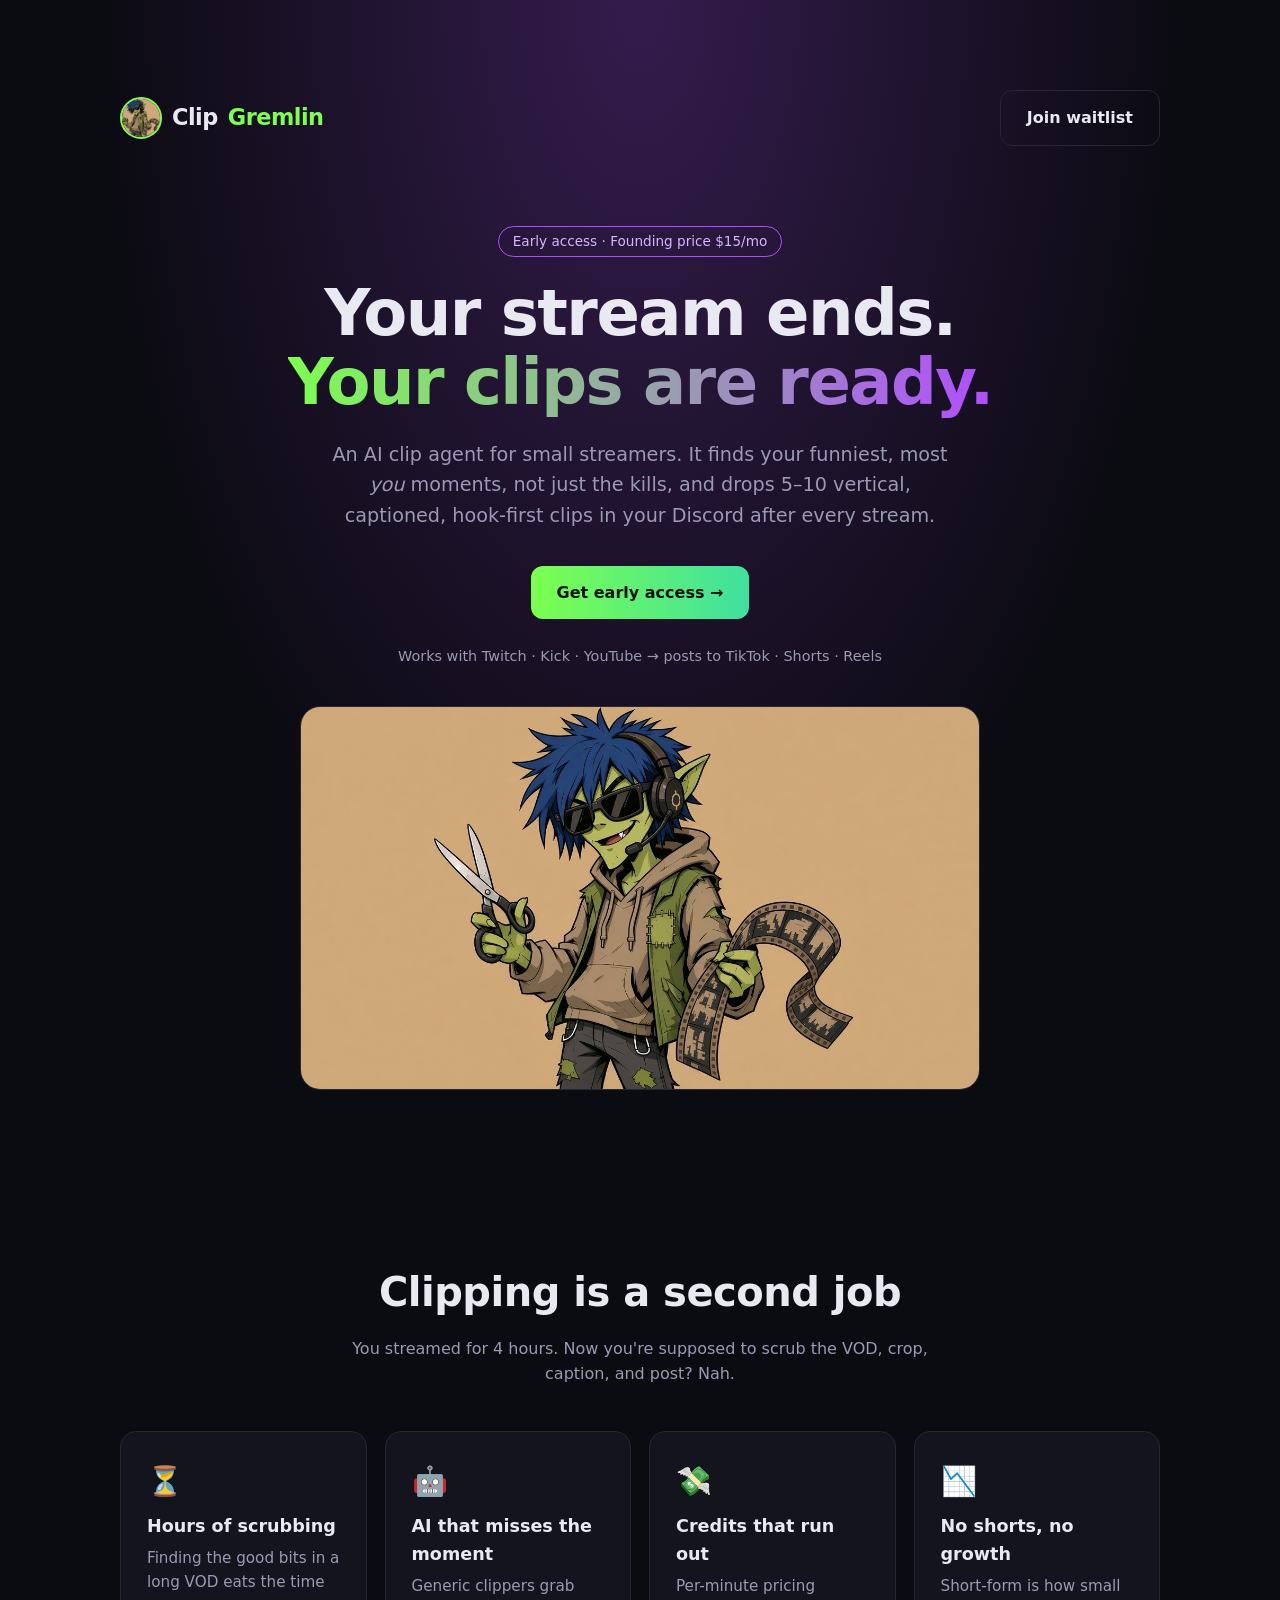
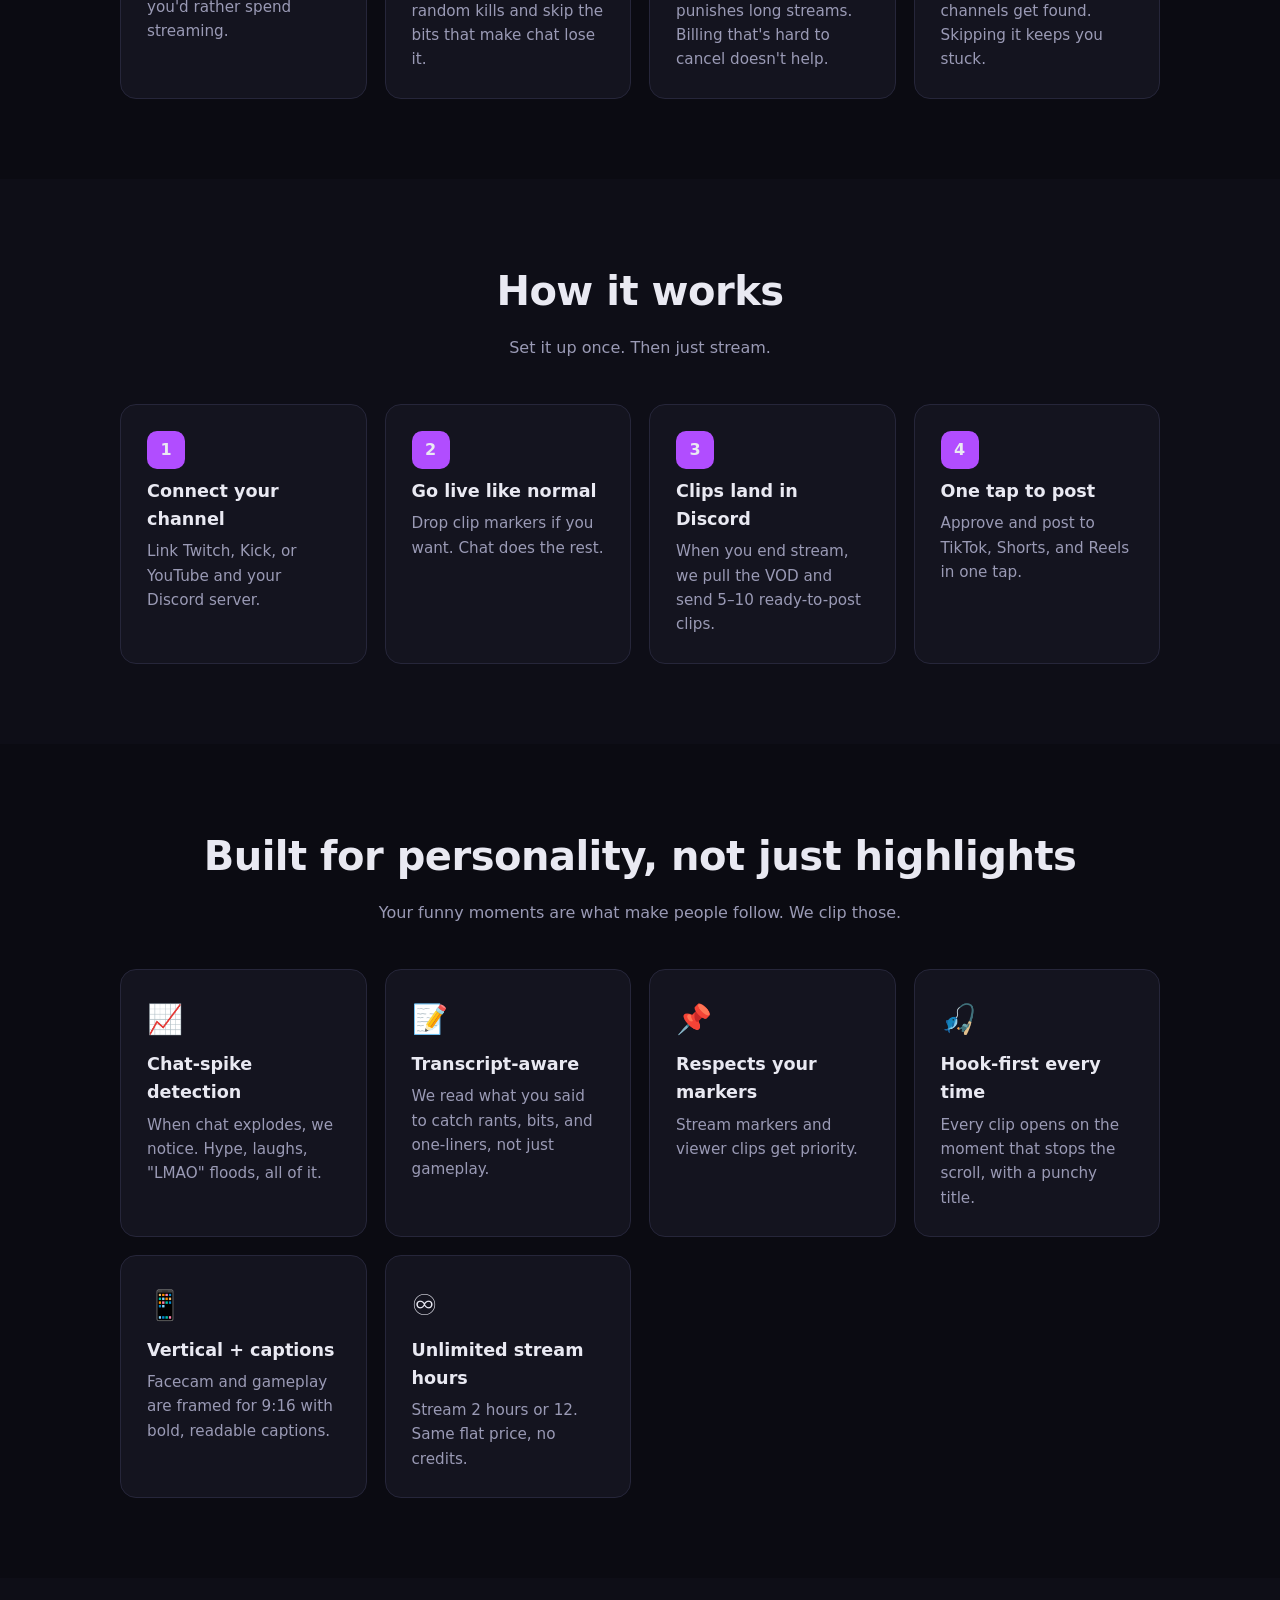
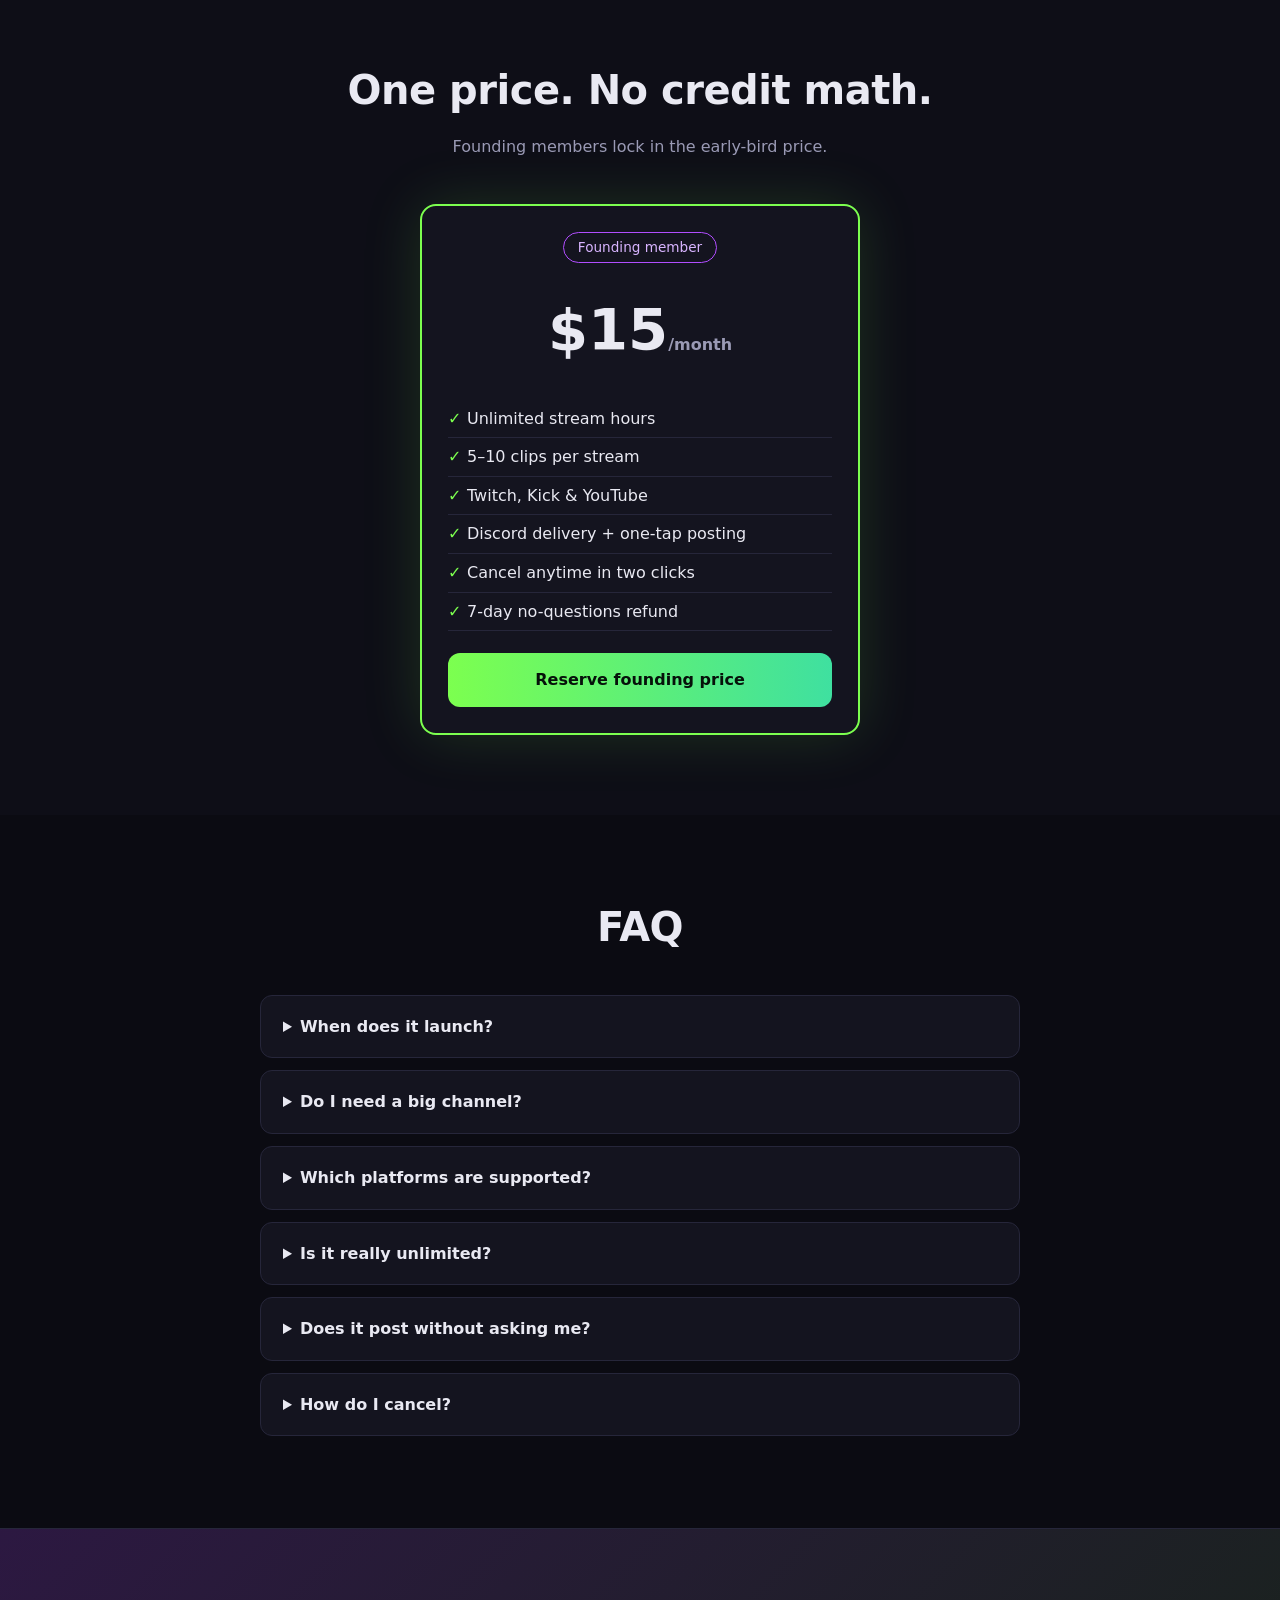
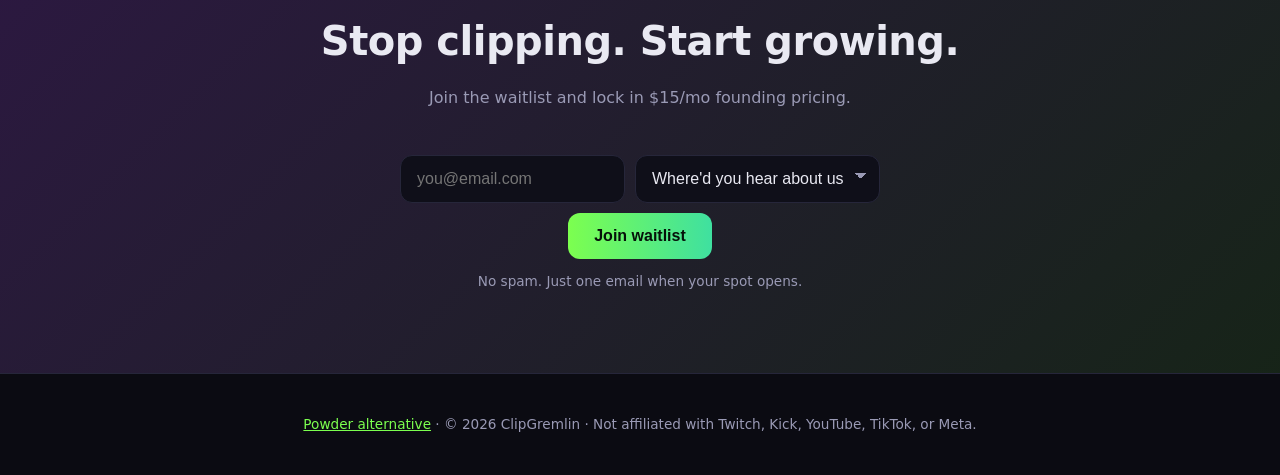
==== index.html @ 29fee5a7 "Add navy ClipGremlin mascot to site" ====
<!DOCTYPE html><html lang="en"><head><meta charset="utf-8"><meta name="viewport" content="width=device-width,initial-scale=1">
<title>ClipGremlin: AI Stream Clipper for Small Twitch, Kick &amp; YouTube Streamers</title>
<meta name="description" content="ClipGremlin is an AI clip agent for small streamers (coming soon). It turns your Twitch, Kick or YouTube VOD into funny, captioned, hook-first vertical clips. Join the waitlist: $15/mo founding price.">
<link rel="canonical" href="https://clipgremlin.com/">
<meta name="robots" content="index,follow">
<meta name="theme-color" content="#0b0b12">
<link rel="icon" href="/favicon.ico" sizes="any"><link rel="icon" href="/favicon-32.png" type="image/png" sizes="32x32"><link rel="icon" href="/favicon.png" type="image/png" sizes="64x64"><link rel="apple-touch-icon" href="/apple-touch-icon.png">
<meta property="og:type" content="website"><meta property="og:site_name" content="ClipGremlin"><meta property="og:url" content="https://clipgremlin.com/">
<meta property="og:title" content="ClipGremlin: Your stream ends. Your clips are ready.">
<meta property="og:description" content="AI clip agent for small streamers. Funny, captioned vertical clips after every stream. Waitlist open, $15/mo founding price.">
<meta property="og:image" content="https://clipgremlin.com/og-image.png"><meta property="og:image:width" content="1200"><meta property="og:image:height" content="630"><meta property="og:image:alt" content="ClipGremlin: Your stream ends. Your clips are ready.">
<meta name="twitter:card" content="summary_large_image"><meta name="twitter:site" content="@ClipGremlinHQ">
<meta name="twitter:title" content="ClipGremlin: Your stream ends. Your clips are ready.">
<meta name="twitter:description" content="AI clip agent for small streamers. Funny, captioned vertical clips after every stream. Waitlist open.">
<meta name="twitter:image" content="https://clipgremlin.com/og-image.png">
<script type="application/ld+json">
{"@context":"https://schema.org","@graph":[
{"@type":"Organization","@id":"https://clipgremlin.com/#org","name":"ClipGremlin","url":"https://clipgremlin.com/","logo":"https://clipgremlin.com/apple-touch-icon.png","sameAs":["https://x.com/ClipGremlinHQ","https://www.tiktok.com/@clipgremlinhq"]},
{"@type":"SoftwareApplication","name":"ClipGremlin","applicationCategory":"MultimediaApplication","operatingSystem":"Web","url":"https://clipgremlin.com/","description":"AI clip agent that turns Twitch, Kick and YouTube stream VODs into captioned vertical clips for TikTok, Shorts and Reels. Currently in waitlist / pre-launch.","publisher":{"@id":"https://clipgremlin.com/#org"},
"offers":{"@type":"Offer","price":"15","priceCurrency":"USD","availability":"https://schema.org/PreOrder","url":"https://clipgremlin.com/#waitlist"}}]}
</script>
<style>
:root{--bg:#0b0b12;--card:#14141f;--line:#26263a;--txt:#e9e9f2;--mut:#9a9ab5;--g:#7CFF4F;--p:#B14DFF}
*{box-sizing:border-box;margin:0;padding:0}body{font-family:system-ui,-apple-system,Segoe UI,Roboto,sans-serif;background:var(--bg);color:var(--txt);line-height:1.6}
a{color:var(--g)}.wrap{max-width:1080px;margin:0 auto;padding:0 20px}section{padding:80px 0}
nav{display:flex;justify-content:space-between;align-items:center;padding:20px 0}.logo{font-weight:900;font-size:1.4rem;letter-spacing:-.5px}.logo span{color:var(--g)}
.btn{display:inline-block;background:linear-gradient(90deg,var(--g),#3fe0a0);color:#06110a;font-weight:800;padding:14px 26px;border-radius:12px;text-decoration:none;border:0;cursor:pointer;font-size:1rem}
.btn:hover{filter:brightness(1.1)}.ghost{background:none;border:1px solid var(--line);color:var(--txt)}
.hero{text-align:center;padding:70px 0 90px;background:radial-gradient(ellipse at top,rgba(177,77,255,.25),transparent 60%)}
.tag{display:inline-block;border:1px solid var(--p);color:#d8b4ff;padding:4px 14px;border-radius:99px;font-size:.85rem;margin-bottom:22px}
h1{font-size:clamp(2.2rem,6vw,4rem);line-height:1.08;font-weight:900;letter-spacing:-1.5px}h1 em{font-style:normal;background:linear-gradient(90deg,var(--g),var(--p));-webkit-background-clip:text;background-clip:text;color:transparent}
.sub{color:var(--mut);font-size:1.2rem;max-width:640px;margin:22px auto 34px}h2{font-size:clamp(1.7rem,4vw,2.5rem);font-weight:900;text-align:center;margin-bottom:12px;letter-spacing:-.5px}
.lead{text-align:center;color:var(--mut);max-width:620px;margin:0 auto 44px}.grid{display:grid;gap:18px;grid-template-columns:repeat(auto-fit,minmax(240px,1fr))}
.card{background:var(--card);border:1px solid var(--line);border-radius:16px;padding:26px}.card h3{margin:8px 0 6px;font-size:1.1rem}.card p{color:var(--mut);font-size:.95rem}.ic{font-size:1.8rem}
.step{position:relative}.num{width:38px;height:38px;border-radius:10px;background:var(--p);display:grid;place-items:center;font-weight:900}
.plats{color:var(--mut);margin-top:26px;font-size:.9rem}.price{max-width:440px;margin:0 auto;text-align:center;border:2px solid var(--g);box-shadow:0 0 60px rgba(124,255,79,.15)}
.amt{font-size:3.6rem;font-weight:900}.amt small{font-size:1rem;color:var(--mut)}.price ul{list-style:none;text-align:left;margin:22px 0}.price li{padding:6px 0;border-bottom:1px solid var(--line)}.price li:before{content:"✓ ";color:var(--g);font-weight:900}
details{background:var(--card);border:1px solid var(--line);border-radius:12px;padding:18px 22px;margin-bottom:12px;max-width:760px;margin-left:auto;margin-right:auto}summary{cursor:pointer;font-weight:700}details p{color:var(--mut);margin-top:10px}
form{display:flex;gap:10px;max-width:480px;margin:0 auto;flex-wrap:wrap;justify-content:center}input[type=email],select{flex:1;min-width:220px;padding:14px 16px;border-radius:12px;border:1px solid var(--line);background:#0f0f19;color:var(--txt);font-size:1rem}select{appearance:none;background-image:linear-gradient(45deg,transparent 50%,var(--mut) 50%),linear-gradient(135deg,var(--mut) 50%,transparent 50%);background-position:calc(100% - 18px) calc(50% - 3px),calc(100% - 12px) calc(50% - 3px);background-size:6px 6px,6px 6px;background-repeat:no-repeat;padding-right:36px}
.note{color:var(--mut);font-size:.85rem;margin-top:12px;text-align:center}.cta{background:linear-gradient(135deg,rgba(177,77,255,.2),rgba(124,255,79,.1));border-top:1px solid var(--line);border-bottom:1px solid var(--line)}
footer{padding:40px 0;color:var(--mut);text-align:center;font-size:.85rem}.alt{background:#0e0e17}
.logo{display:flex;align-items:center;gap:10px}.logo-mark{width:42px;height:42px;border-radius:50%;object-fit:cover;border:2px solid var(--g);flex:none}.hero-mascot{display:block;width:min(680px,100%);height:auto;margin:38px auto 0;border-radius:20px;border:1px solid var(--line)}
</style></head><body>
<header class="hero"><div class="wrap">
<nav><div class="logo"><img class="logo-mark" src="/assets/mascot-avatar.jpg" alt="ClipGremlin mascot" width="42" height="42">Clip<span>Gremlin</span></div><a class="btn ghost" href="#waitlist">Join waitlist</a></nav>
<div style="margin-top:60px"><div class="tag">Early access · Founding price $15/mo</div>
<h1>Your stream ends.<br><em>Your clips are ready.</em></h1>
<p class="sub">An AI clip agent for small streamers. It finds your funniest, most <i>you</i> moments, not just the kills, and drops 5–10 vertical, captioned, hook-first clips in your Discord after every stream.</p>
<a class="btn" href="#waitlist">Get early access →</a><p class="plats">Works with Twitch · Kick · YouTube → posts to TikTok · Shorts · Reels</p><img class="hero-mascot" src="/assets/mascot-full.jpg" alt="ClipGremlin mascot — a navy-haired gremlin wearing a gaming headset, holding scissors and a strip of film" width="1280" height="720" decoding="async"></div></div></header>

<section><div class="wrap"><h2>Clipping is a second job</h2><p class="lead">You streamed for 4 hours. Now you're supposed to scrub the VOD, crop, caption, and post? Nah.</p>
<div class="grid">
<div class="card"><div class="ic">⏳</div><h3>Hours of scrubbing</h3><p>Finding the good bits in a long VOD eats the time you'd rather spend streaming.</p></div>
<div class="card"><div class="ic">🤖</div><h3>AI that misses the moment</h3><p>Generic clippers grab random kills and skip the bits that make chat lose it.</p></div>
<div class="card"><div class="ic">💸</div><h3>Credits that run out</h3><p>Per-minute pricing punishes long streams. Billing that's hard to cancel doesn't help.</p></div>
<div class="card"><div class="ic">📉</div><h3>No shorts, no growth</h3><p>Short-form is how small channels get found. Skipping it keeps you stuck.</p></div>
</div></div></section>

<section class="alt"><div class="wrap"><h2>How it works</h2><p class="lead">Set it up once. Then just stream.</p><div class="grid">
<div class="card step"><div class="num">1</div><h3>Connect your channel</h3><p>Link Twitch, Kick, or YouTube and your Discord server.</p></div>
<div class="card step"><div class="num">2</div><h3>Go live like normal</h3><p>Drop clip markers if you want. Chat does the rest.</p></div>
<div class="card step"><div class="num">3</div><h3>Clips land in Discord</h3><p>When you end stream, we pull the VOD and send 5–10 ready-to-post clips.</p></div>
<div class="card step"><div class="num">4</div><h3>One tap to post</h3><p>Approve and post to TikTok, Shorts, and Reels in one tap.</p></div>
</div></div></section>

<section><div class="wrap"><h2>Built for personality, not just highlights</h2><p class="lead">Your funny moments are what make people follow. We clip those.</p><div class="grid">
<div class="card"><div class="ic">📈</div><h3>Chat-spike detection</h3><p>When chat explodes, we notice. Hype, laughs, "LMAO" floods, all of it.</p></div>
<div class="card"><div class="ic">📝</div><h3>Transcript-aware</h3><p>We read what you said to catch rants, bits, and one-liners, not just gameplay.</p></div>
<div class="card"><div class="ic">📌</div><h3>Respects your markers</h3><p>Stream markers and viewer clips get priority.</p></div>
<div class="card"><div class="ic">🎣</div><h3>Hook-first every time</h3><p>Every clip opens on the moment that stops the scroll, with a punchy title.</p></div>
<div class="card"><div class="ic">📱</div><h3>Vertical + captions</h3><p>Facecam and gameplay are framed for 9:16 with bold, readable captions.</p></div>
<div class="card"><div class="ic">♾️</div><h3>Unlimited stream hours</h3><p>Stream 2 hours or 12. Same flat price, no credits.</p></div>
</div></div></section>

<section class="alt" id="pricing"><div class="wrap"><h2>One price. No credit math.</h2><p class="lead">Founding members lock in the early-bird price.</p>
<div class="card price"><div class="tag">Founding member</div><div class="amt">$15<small>/month</small></div>
<ul><li>Unlimited stream hours</li><li>5–10 clips per stream</li><li>Twitch, Kick & YouTube</li><li>Discord delivery + one-tap posting</li><li>Cancel anytime in two clicks</li><li>7-day no-questions refund</li></ul>
<a class="btn" href="#waitlist" style="width:100%">Reserve founding price</a></div></div></section>

<section><div class="wrap"><h2>FAQ</h2><div style="margin-top:36px">
<details><summary>When does it launch?</summary><p>We're in early development. Waitlist members get access first, and we'll email you when your spot opens.</p></details>
<details><summary>Do I need a big channel?</summary><p>No. It's built for streamers with 10 to 1,000 viewers who don't have an editor.</p></details>
<details><summary>Which platforms are supported?</summary><p>Twitch, Kick, and YouTube for streams. TikTok, YouTube Shorts, and Instagram Reels for posting.</p></details>
<details><summary>Is it really unlimited?</summary><p>Yes. Flat monthly price, no per-minute credits, no matter how long you stream.</p></details>
<details><summary>Does it post without asking me?</summary><p>No. Clips go to your Discord first, and nothing gets posted until you tap approve.</p></details>
<details><summary>How do I cancel?</summary><p>Two clicks from your account. If it's not for you within 7 days, we refund you in full.</p></details>
</div></div></section>

<section class="cta" id="waitlist"><div class="wrap" style="text-align:center"><h2>Stop clipping. Start growing.</h2><p class="lead">Join the waitlist and lock in $15/mo founding pricing.</p>
<form action="https://formspree.io/f/meaevkgp" method="POST" id="waitlist-form">
<input type="email" name="email" placeholder="you@email.com" required aria-label="Email address">
<select name="source" required aria-label="Where did you hear about us?">
<option value="" disabled selected>Where'd you hear about us?</option>
<option value="x">X / Twitter</option>
<option value="tiktok">TikTok</option>
<option value="youtube">YouTube Shorts</option>
<option value="instagram">Instagram / Reels</option>
<option value="discord">Discord</option>
<option value="reddit">Reddit</option>
<option value="friend">Friend / streamer</option>
<option value="other">Other</option>
</select>
<input type="hidden" name="utm_source" id="utm_source" value="">
<input type="hidden" name="utm_medium" id="utm_medium" value="">
<input type="hidden" name="utm_campaign" id="utm_campaign" value="">
<input type="hidden" name="_subject" value="New ClipGremlin waitlist signup">
<button class="btn" type="submit">Join waitlist</button></form>
<script>
(function(){
  var q=new URLSearchParams(location.search);
  ['utm_source','utm_medium','utm_campaign'].forEach(function(k){
    var el=document.getElementById(k); if(el) el.value=q.get(k)||'';
  });
  var src=q.get('utm_source');
  if(src){
    var sel=document.querySelector('#waitlist-form select[name=source]');
    var map={x:'x',twitter:'x',tiktok:'tiktok',reddit:'reddit',discord:'discord',yt:'youtube',youtube:'youtube',ig:'instagram',instagram:'instagram'};
    var v=map[(src||'').toLowerCase()];
    if(sel&&v){ sel.value=v; }
  }
})();
</script>
<p class="note">No spam. Just one email when your spot opens.</p></div></section>
<footer><a href="/powder-alternative/">Powder alternative</a> · © 2026 ClipGremlin · Not affiliated with Twitch, Kick, YouTube, TikTok, or Meta.</footer>
</body></html>
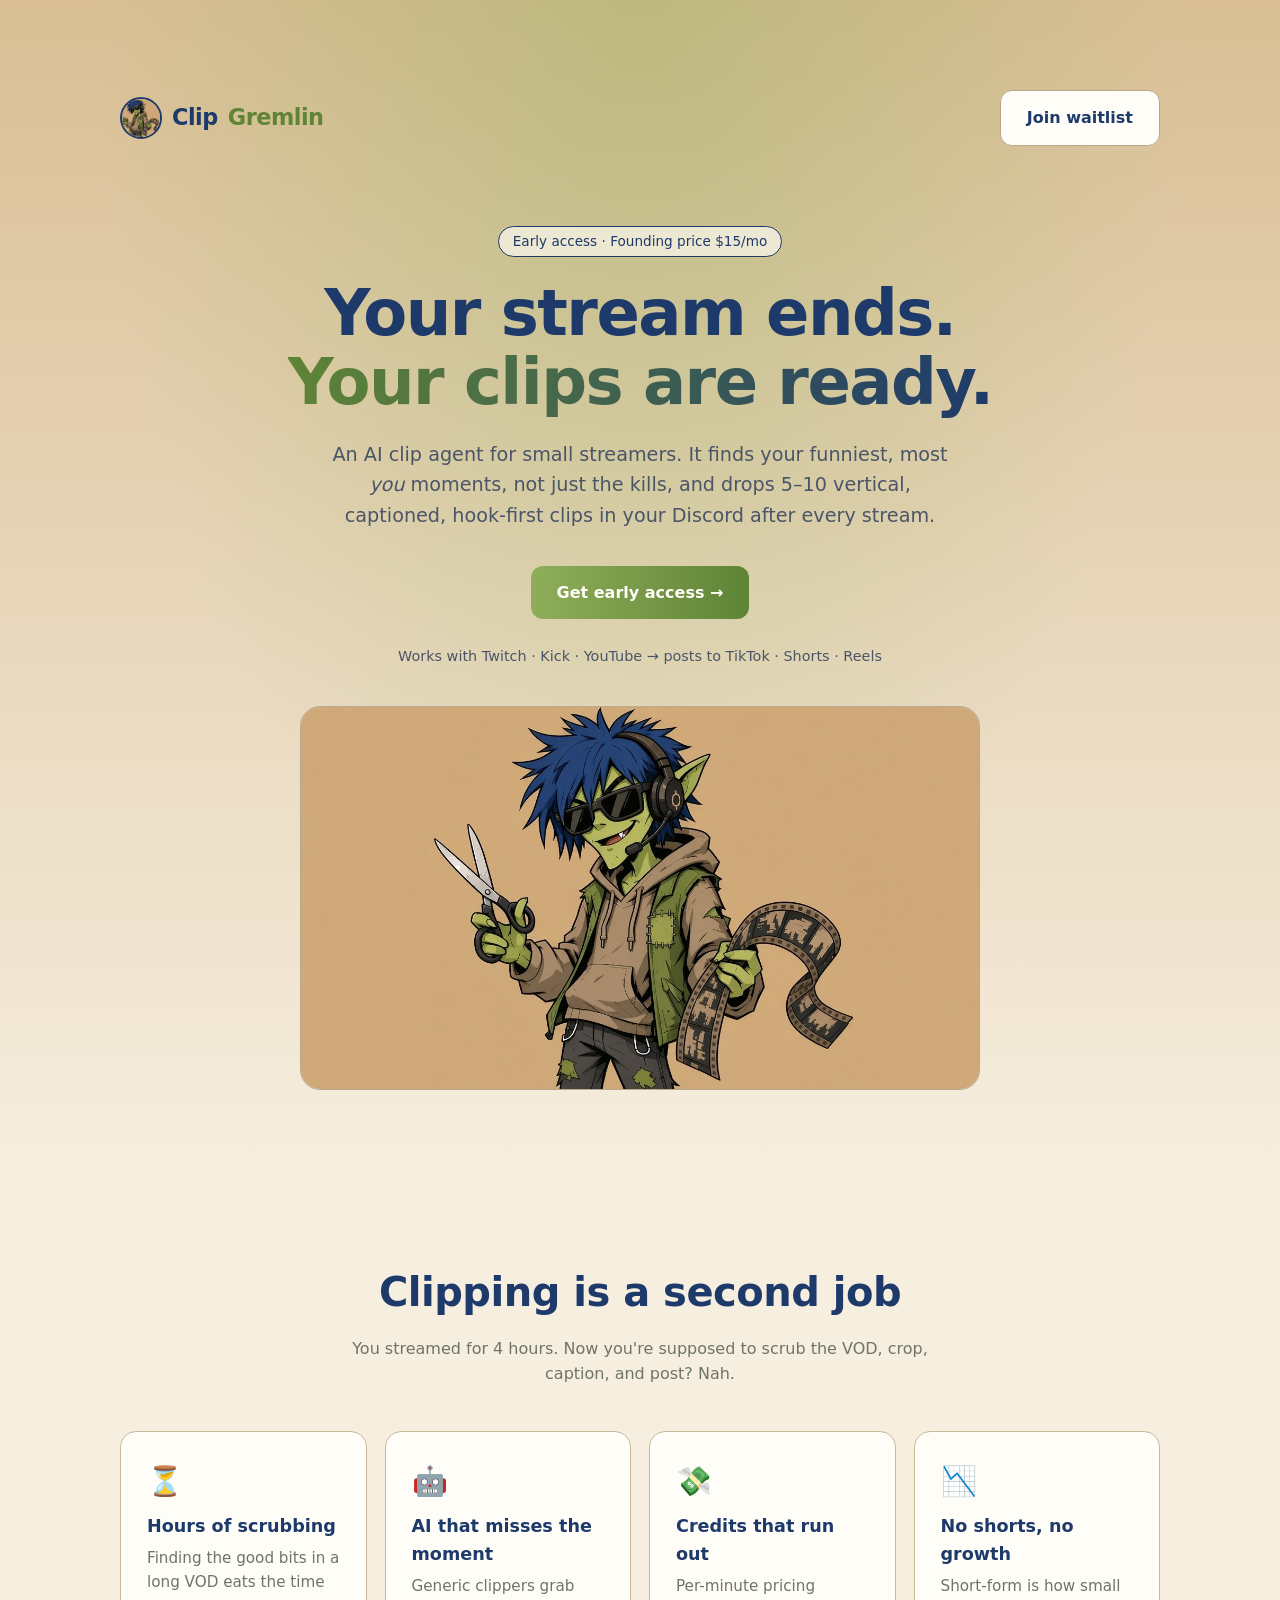
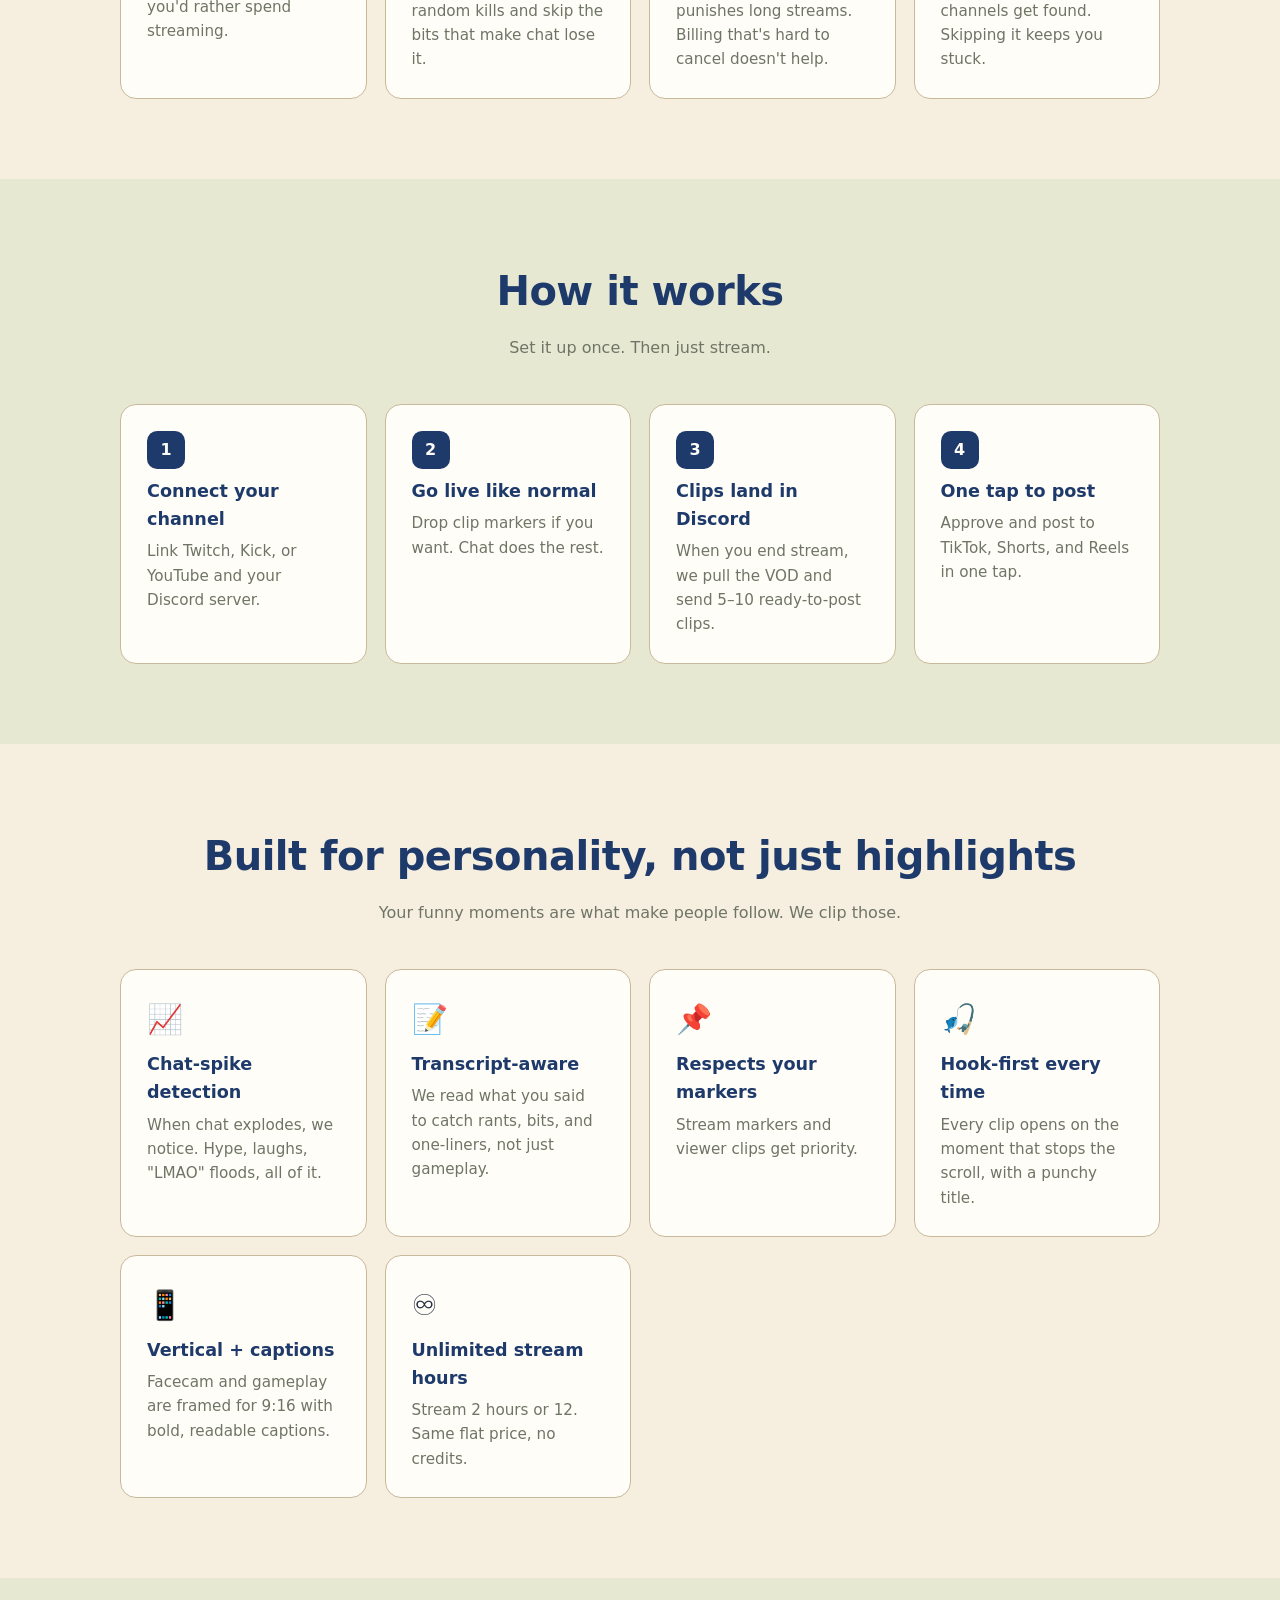
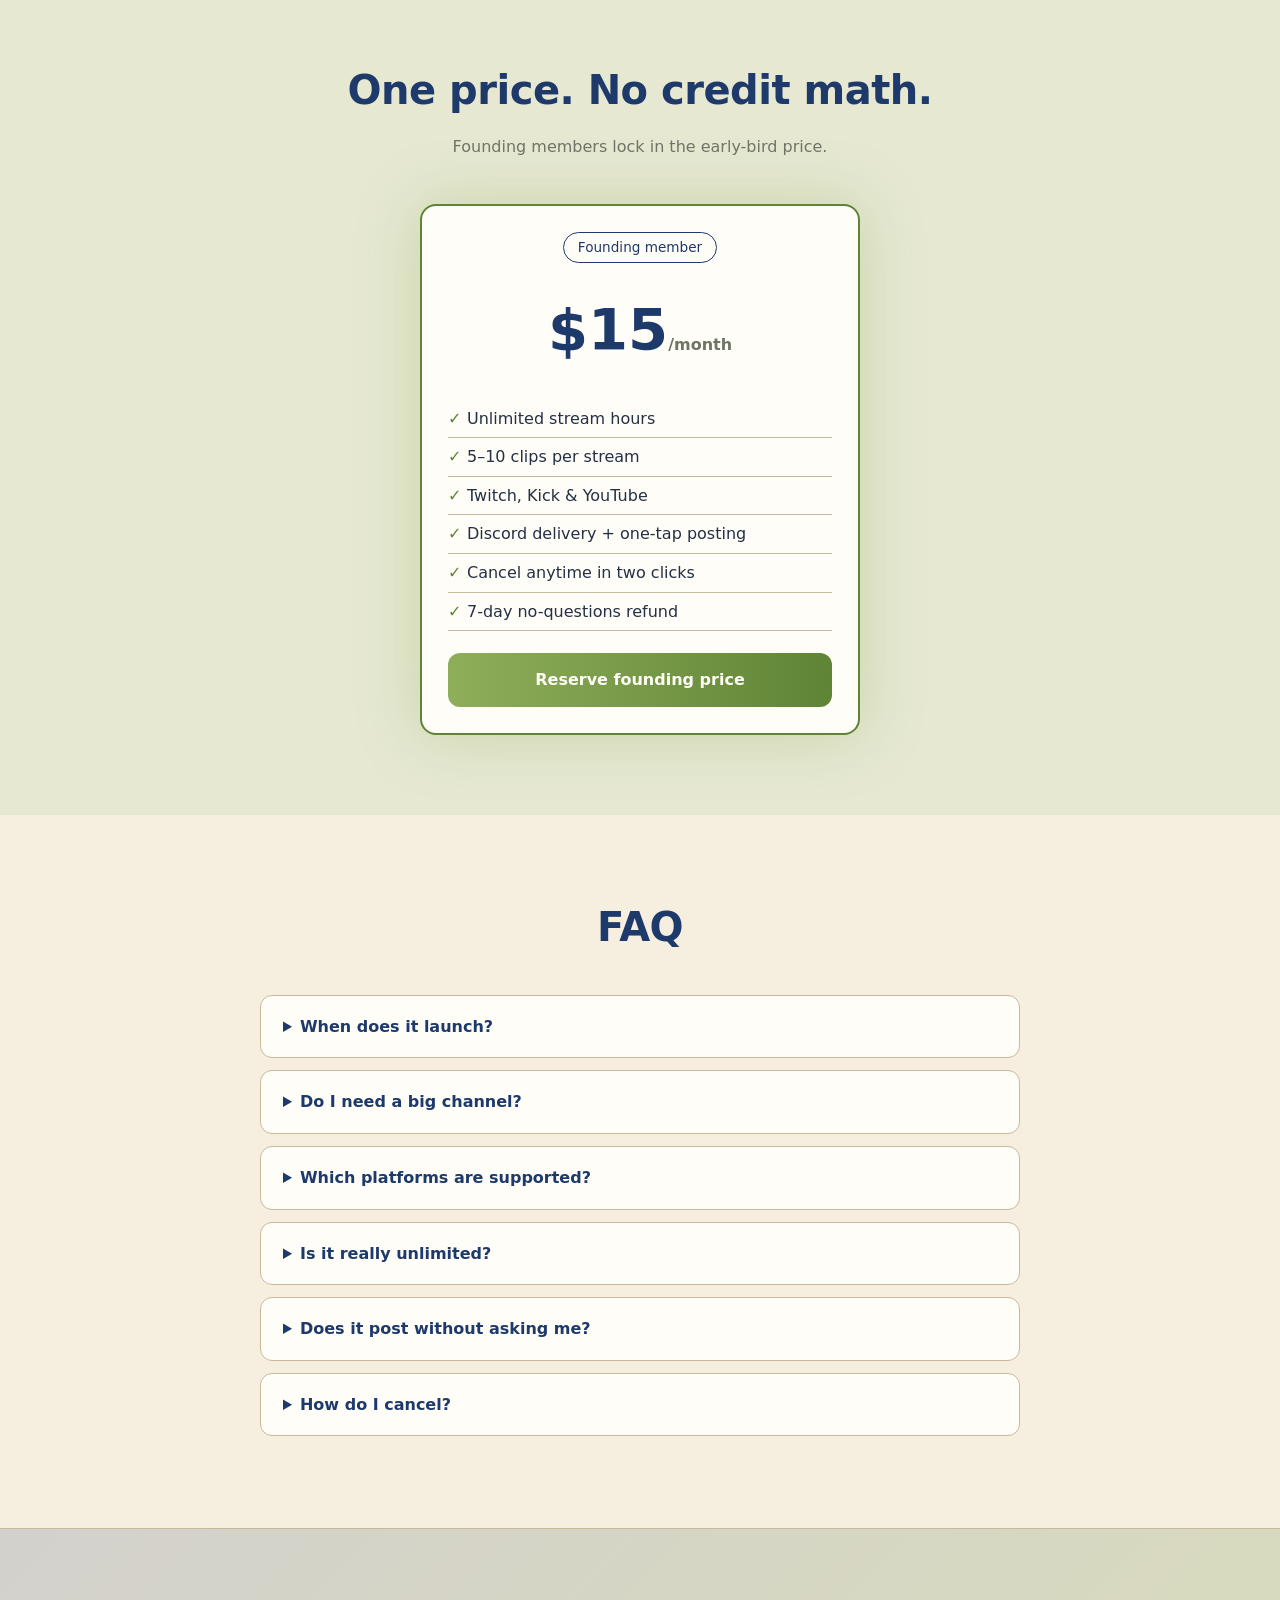
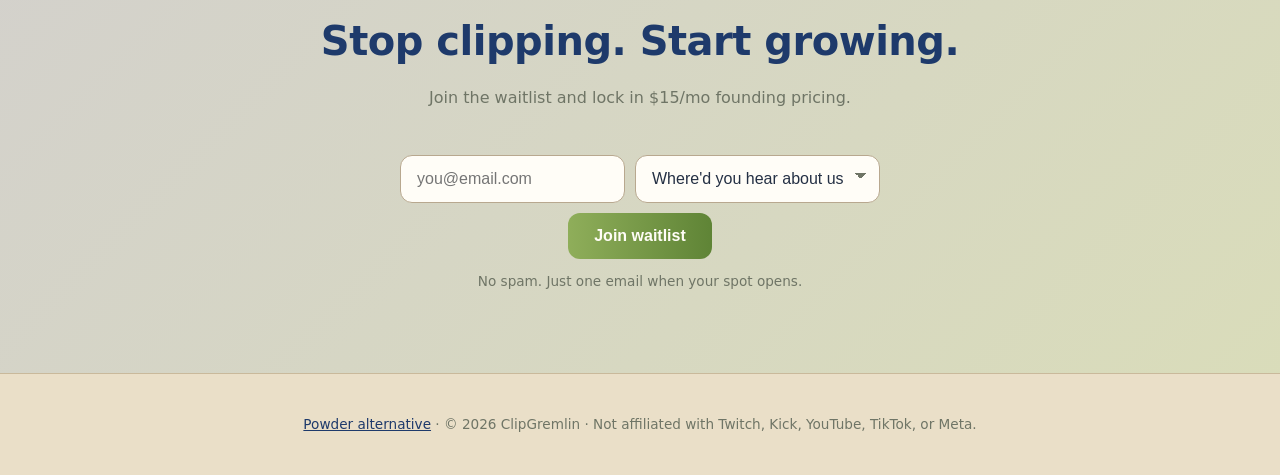
==== commit 86f2a9a7: "Apply navy/sage/tan color scheme from approved preview Color-only: page bg #F6EEDF, navy headings, s" ====
--- a/index.html
+++ b/index.html
@@ -3,7 +3,7 @@
 <meta name="description" content="ClipGremlin is an AI clip agent for small streamers (coming soon). It turns your Twitch, Kick or YouTube VOD into funny, captioned, hook-first vertical clips. Join the waitlist: $15/mo founding price.">
 <link rel="canonical" href="https://clipgremlin.com/">
 <meta name="robots" content="index,follow">
-<meta name="theme-color" content="#0b0b12">
+<meta name="theme-color" content="#F6EEDF">
 <link rel="icon" href="/favicon.ico" sizes="any"><link rel="icon" href="/favicon-32.png" type="image/png" sizes="32x32"><link rel="icon" href="/favicon.png" type="image/png" sizes="64x64"><link rel="apple-touch-icon" href="/apple-touch-icon.png">
 <meta property="og:type" content="website"><meta property="og:site_name" content="ClipGremlin"><meta property="og:url" content="https://clipgremlin.com/">
 <meta property="og:title" content="ClipGremlin: Your stream ends. Your clips are ready.">
@@ -20,26 +20,26 @@
 "offers":{"@type":"Offer","price":"15","priceCurrency":"USD","availability":"https://schema.org/PreOrder","url":"https://clipgremlin.com/#waitlist"}}]}
 </script>
 <style>
-:root{--bg:#0b0b12;--card:#14141f;--line:#26263a;--txt:#e9e9f2;--mut:#9a9ab5;--g:#7CFF4F;--p:#B14DFF}
+:root{--bg:#F6EEDF;--card:#FFFDF7;--line:#C9B99B;--txt:#243044;--mut:#6F7566;--g:#8FAE5A;--p:#1E3A6B;--navy:#1E3A6B;--navy2:#24457E;--sage:#8FAE5A;--olive:#5F8436;--taupe:#B8A88F;--tan:#D9BE94;--charcoal:#2B2F36;--alt:#E6E8D2}
 *{box-sizing:border-box;margin:0;padding:0}body{font-family:system-ui,-apple-system,Segoe UI,Roboto,sans-serif;background:var(--bg);color:var(--txt);line-height:1.6}
-a{color:var(--g)}.wrap{max-width:1080px;margin:0 auto;padding:0 20px}section{padding:80px 0}
-nav{display:flex;justify-content:space-between;align-items:center;padding:20px 0}.logo{font-weight:900;font-size:1.4rem;letter-spacing:-.5px}.logo span{color:var(--g)}
-.btn{display:inline-block;background:linear-gradient(90deg,var(--g),#3fe0a0);color:#06110a;font-weight:800;padding:14px 26px;border-radius:12px;text-decoration:none;border:0;cursor:pointer;font-size:1rem}
-.btn:hover{filter:brightness(1.1)}.ghost{background:none;border:1px solid var(--line);color:var(--txt)}
-.hero{text-align:center;padding:70px 0 90px;background:radial-gradient(ellipse at top,rgba(177,77,255,.25),transparent 60%)}
-.tag{display:inline-block;border:1px solid var(--p);color:#d8b4ff;padding:4px 14px;border-radius:99px;font-size:.85rem;margin-bottom:22px}
-h1{font-size:clamp(2.2rem,6vw,4rem);line-height:1.08;font-weight:900;letter-spacing:-1.5px}h1 em{font-style:normal;background:linear-gradient(90deg,var(--g),var(--p));-webkit-background-clip:text;background-clip:text;color:transparent}
-.sub{color:var(--mut);font-size:1.2rem;max-width:640px;margin:22px auto 34px}h2{font-size:clamp(1.7rem,4vw,2.5rem);font-weight:900;text-align:center;margin-bottom:12px;letter-spacing:-.5px}
+a{color:var(--olive)}.wrap{max-width:1080px;margin:0 auto;padding:0 20px}section{padding:80px 0}
+nav{display:flex;justify-content:space-between;align-items:center;padding:20px 0}.logo{font-weight:900;font-size:1.4rem;letter-spacing:-.5px;color:var(--navy)}.logo span{color:var(--olive)}
+.btn{display:inline-block;background:linear-gradient(90deg,var(--sage),var(--olive));color:#FFFDF7;font-weight:800;padding:14px 26px;border-radius:12px;text-decoration:none;border:0;cursor:pointer;font-size:1rem}
+.btn:hover{filter:brightness(1.08);background:linear-gradient(90deg,var(--navy),var(--navy2));color:#FFFDF7}.ghost{background:#FFFDF7;border:1px solid var(--taupe);color:var(--navy)}
+.hero{text-align:center;padding:70px 0 90px;background:radial-gradient(ellipse at top,rgba(143,174,90,.38),transparent 60%),linear-gradient(180deg,#D9BE94,#F6EEDF)}
+.tag{display:inline-block;border:1px solid var(--navy);color:var(--navy);background:rgba(255,253,247,.65);padding:4px 14px;border-radius:99px;font-size:.85rem;margin-bottom:22px}
+h1{font-size:clamp(2.2rem,6vw,4rem);line-height:1.08;font-weight:900;letter-spacing:-1.5px;color:var(--navy)}h1 em{font-style:normal;background:linear-gradient(90deg,var(--olive),var(--navy));-webkit-background-clip:text;background-clip:text;color:transparent}
+.sub{color:#4A5568;font-size:1.2rem;max-width:640px;margin:22px auto 34px}h2{font-size:clamp(1.7rem,4vw,2.5rem);font-weight:900;text-align:center;margin-bottom:12px;letter-spacing:-.5px;color:var(--navy)}
 .lead{text-align:center;color:var(--mut);max-width:620px;margin:0 auto 44px}.grid{display:grid;gap:18px;grid-template-columns:repeat(auto-fit,minmax(240px,1fr))}
-.card{background:var(--card);border:1px solid var(--line);border-radius:16px;padding:26px}.card h3{margin:8px 0 6px;font-size:1.1rem}.card p{color:var(--mut);font-size:.95rem}.ic{font-size:1.8rem}
-.step{position:relative}.num{width:38px;height:38px;border-radius:10px;background:var(--p);display:grid;place-items:center;font-weight:900}
-.plats{color:var(--mut);margin-top:26px;font-size:.9rem}.price{max-width:440px;margin:0 auto;text-align:center;border:2px solid var(--g);box-shadow:0 0 60px rgba(124,255,79,.15)}
-.amt{font-size:3.6rem;font-weight:900}.amt small{font-size:1rem;color:var(--mut)}.price ul{list-style:none;text-align:left;margin:22px 0}.price li{padding:6px 0;border-bottom:1px solid var(--line)}.price li:before{content:"✓ ";color:var(--g);font-weight:900}
-details{background:var(--card);border:1px solid var(--line);border-radius:12px;padding:18px 22px;margin-bottom:12px;max-width:760px;margin-left:auto;margin-right:auto}summary{cursor:pointer;font-weight:700}details p{color:var(--mut);margin-top:10px}
-form{display:flex;gap:10px;max-width:480px;margin:0 auto;flex-wrap:wrap;justify-content:center}input[type=email],select{flex:1;min-width:220px;padding:14px 16px;border-radius:12px;border:1px solid var(--line);background:#0f0f19;color:var(--txt);font-size:1rem}select{appearance:none;background-image:linear-gradient(45deg,transparent 50%,var(--mut) 50%),linear-gradient(135deg,var(--mut) 50%,transparent 50%);background-position:calc(100% - 18px) calc(50% - 3px),calc(100% - 12px) calc(50% - 3px);background-size:6px 6px,6px 6px;background-repeat:no-repeat;padding-right:36px}
-.note{color:var(--mut);font-size:.85rem;margin-top:12px;text-align:center}.cta{background:linear-gradient(135deg,rgba(177,77,255,.2),rgba(124,255,79,.1));border-top:1px solid var(--line);border-bottom:1px solid var(--line)}
-footer{padding:40px 0;color:var(--mut);text-align:center;font-size:.85rem}.alt{background:#0e0e17}
-.logo{display:flex;align-items:center;gap:10px}.logo-mark{width:42px;height:42px;border-radius:50%;object-fit:cover;border:2px solid var(--g);flex:none}.hero-mascot{display:block;width:min(680px,100%);height:auto;margin:38px auto 0;border-radius:20px;border:1px solid var(--line)}
+.card{background:var(--card);border:1px solid var(--line);border-radius:16px;padding:26px}.card h3{margin:8px 0 6px;font-size:1.1rem;color:var(--navy)}.card p{color:var(--mut);font-size:.95rem}.ic{font-size:1.8rem}
+.step{position:relative}.num{width:38px;height:38px;border-radius:10px;background:var(--navy);color:#FFFDF7;display:grid;place-items:center;font-weight:900}
+.plats{color:#4A5568;margin-top:26px;font-size:.9rem}.price{max-width:440px;margin:0 auto;text-align:center;border:2px solid var(--olive);box-shadow:0 0 60px rgba(143,174,90,.35)}
+.amt{font-size:3.6rem;font-weight:900;color:var(--navy)}.amt small{font-size:1rem;color:var(--mut)}.price ul{list-style:none;text-align:left;margin:22px 0}.price li{padding:6px 0;border-bottom:1px solid var(--line)}.price li:before{content:"✓ ";color:var(--olive);font-weight:900}
+details{background:var(--card);border:1px solid var(--line);border-radius:12px;padding:18px 22px;margin-bottom:12px;max-width:760px;margin-left:auto;margin-right:auto}summary{cursor:pointer;font-weight:700;color:var(--navy)}details p{color:var(--mut);margin-top:10px}
+form{display:flex;gap:10px;max-width:480px;margin:0 auto;flex-wrap:wrap;justify-content:center}input[type=email],select{flex:1;min-width:220px;padding:14px 16px;border-radius:12px;border:1px solid var(--taupe);background:#FFFDF7;color:var(--txt);font-size:1rem}select{appearance:none;background-image:linear-gradient(45deg,transparent 50%,var(--mut) 50%),linear-gradient(135deg,var(--mut) 50%,transparent 50%);background-position:calc(100% - 18px) calc(50% - 3px),calc(100% - 12px) calc(50% - 3px);background-size:6px 6px,6px 6px;background-repeat:no-repeat;padding-right:36px}
+.note{color:var(--mut);font-size:.85rem;margin-top:12px;text-align:center}.cta{background:linear-gradient(135deg,rgba(30,58,107,.16),rgba(143,174,90,.28));border-top:1px solid var(--line);border-bottom:1px solid var(--line)}
+footer{padding:40px 0;color:var(--mut);background:#EADFC8;text-align:center;font-size:.85rem}footer a{color:var(--navy)}.alt{background:var(--alt)}
+.logo{display:flex;align-items:center;gap:10px}.logo-mark{width:42px;height:42px;border-radius:50%;object-fit:cover;border:2px solid var(--navy);flex:none}.hero-mascot{display:block;width:min(680px,100%);height:auto;margin:38px auto 0;border-radius:20px;border:1px solid var(--taupe)}
 </style></head><body>
 <header class="hero"><div class="wrap">
 <nav><div class="logo"><img class="logo-mark" src="/assets/mascot-avatar.jpg" alt="ClipGremlin mascot" width="42" height="42">Clip<span>Gremlin</span></div><a class="btn ghost" href="#waitlist">Join waitlist</a></nav>
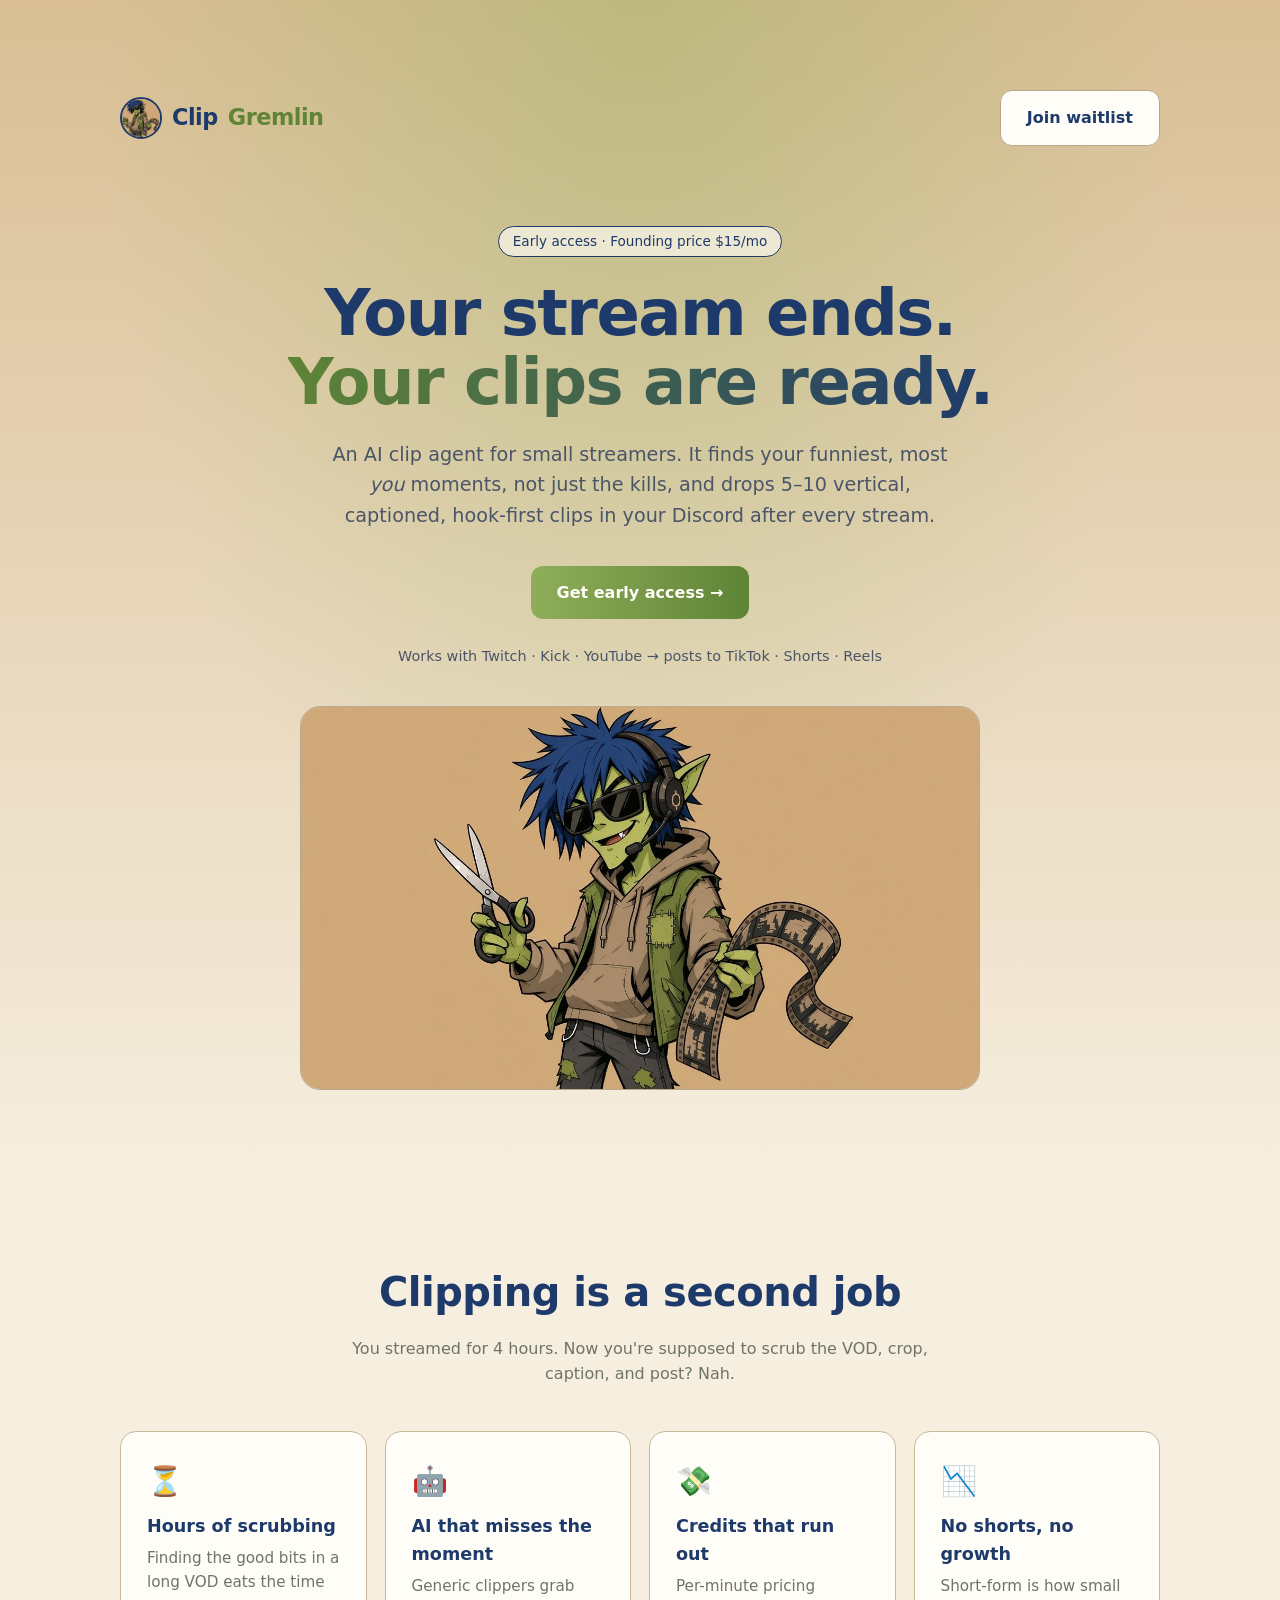
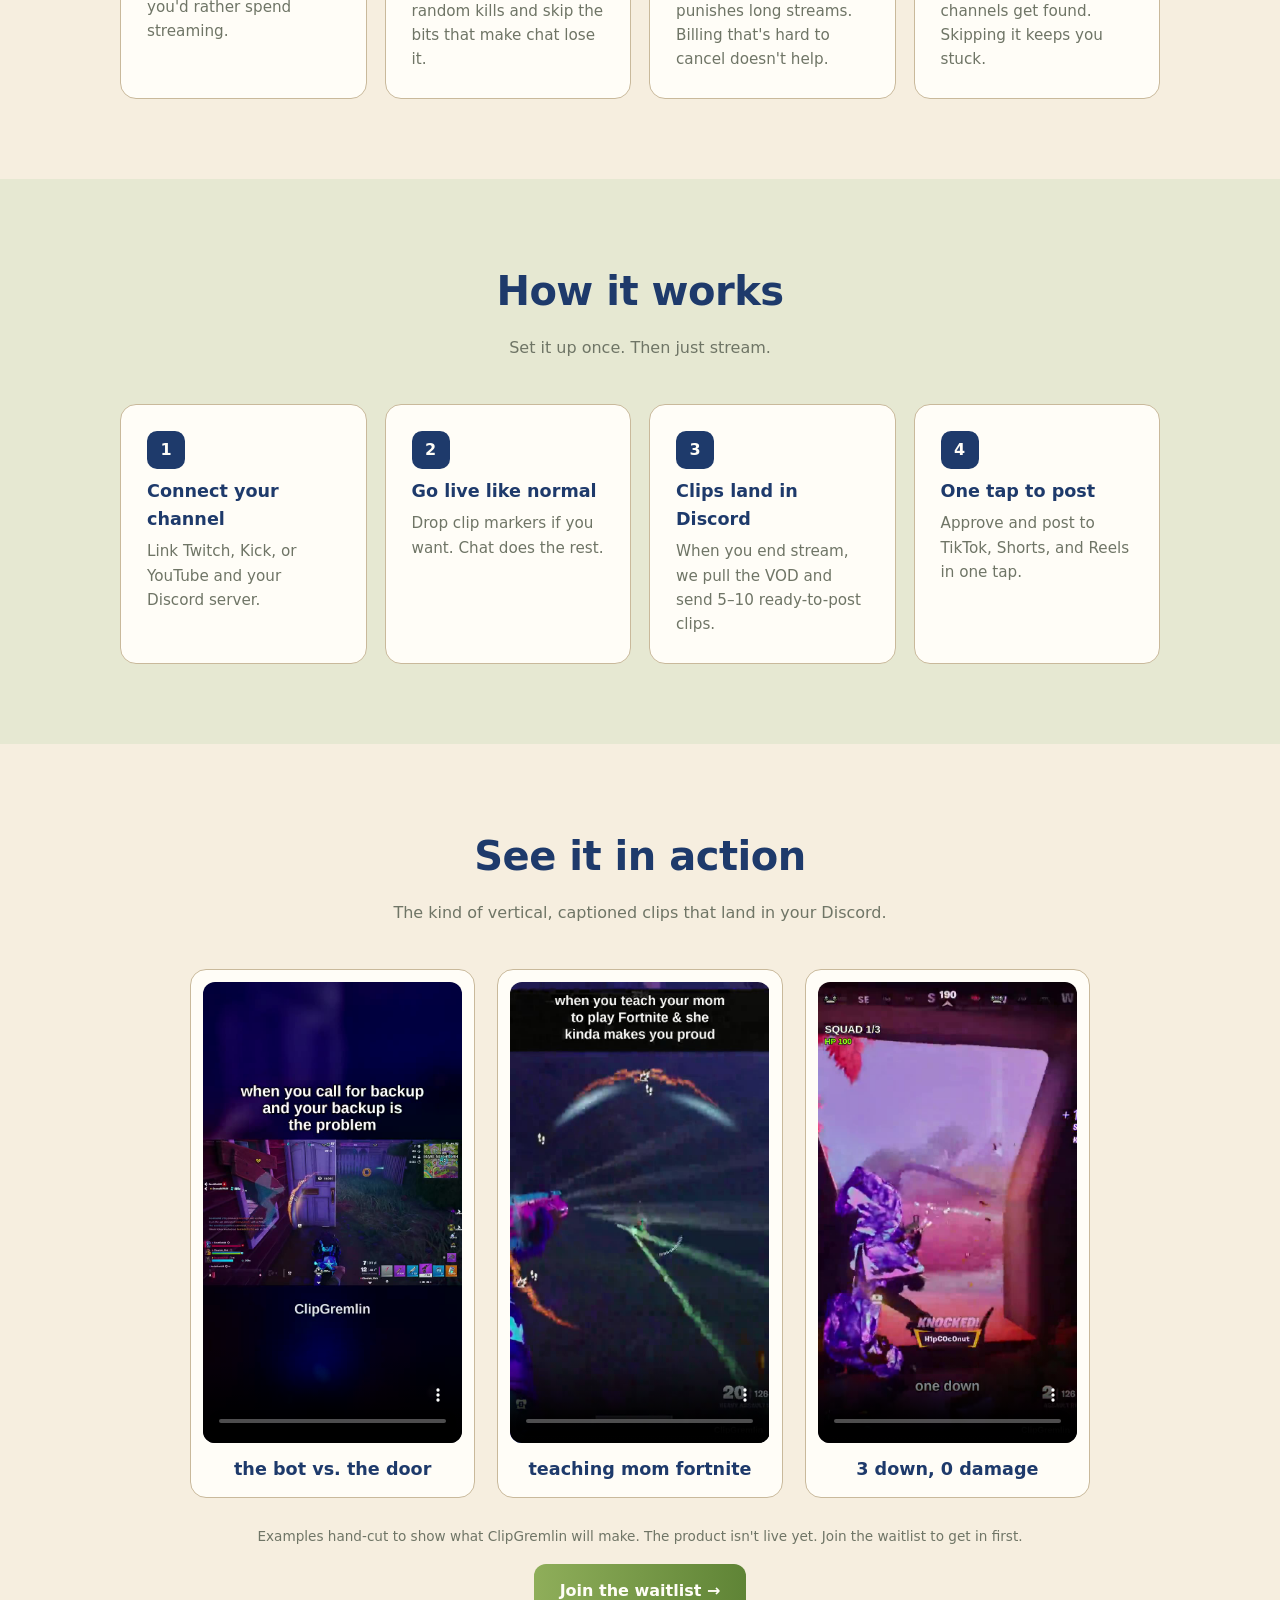
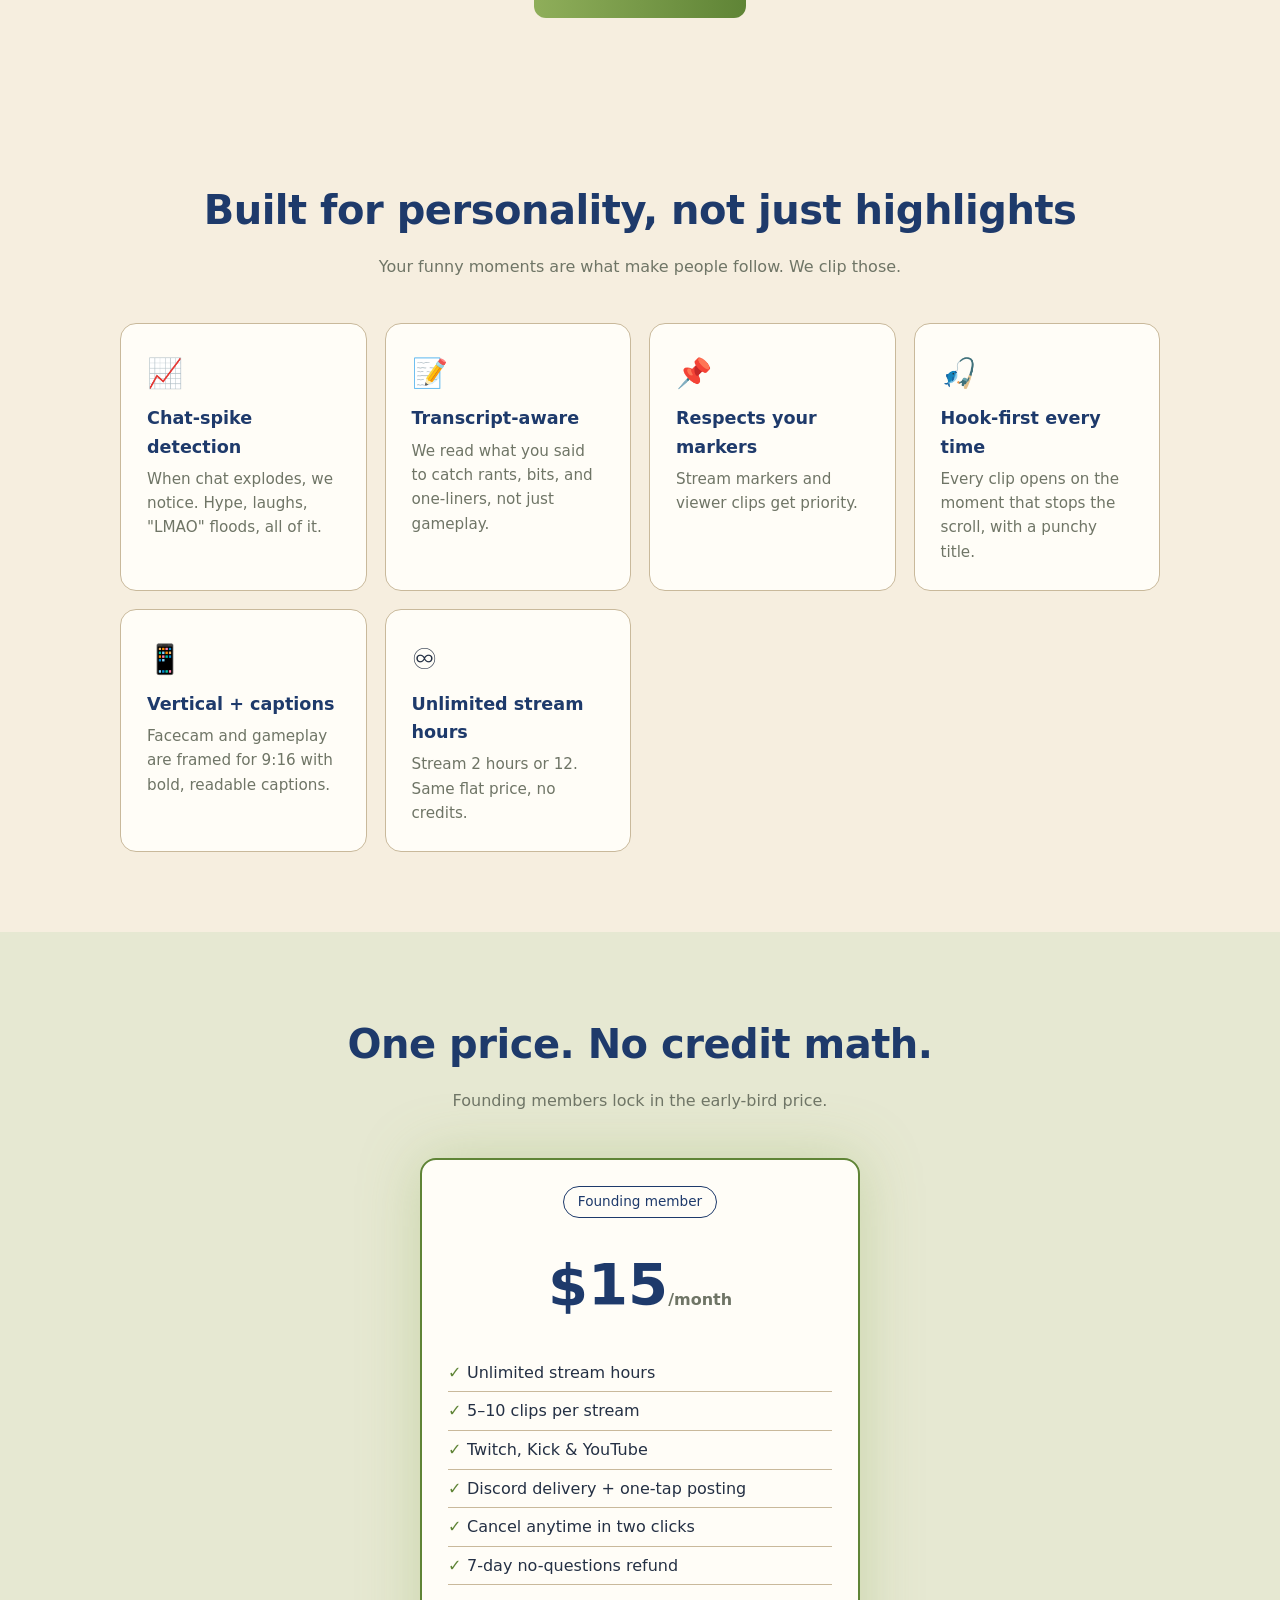
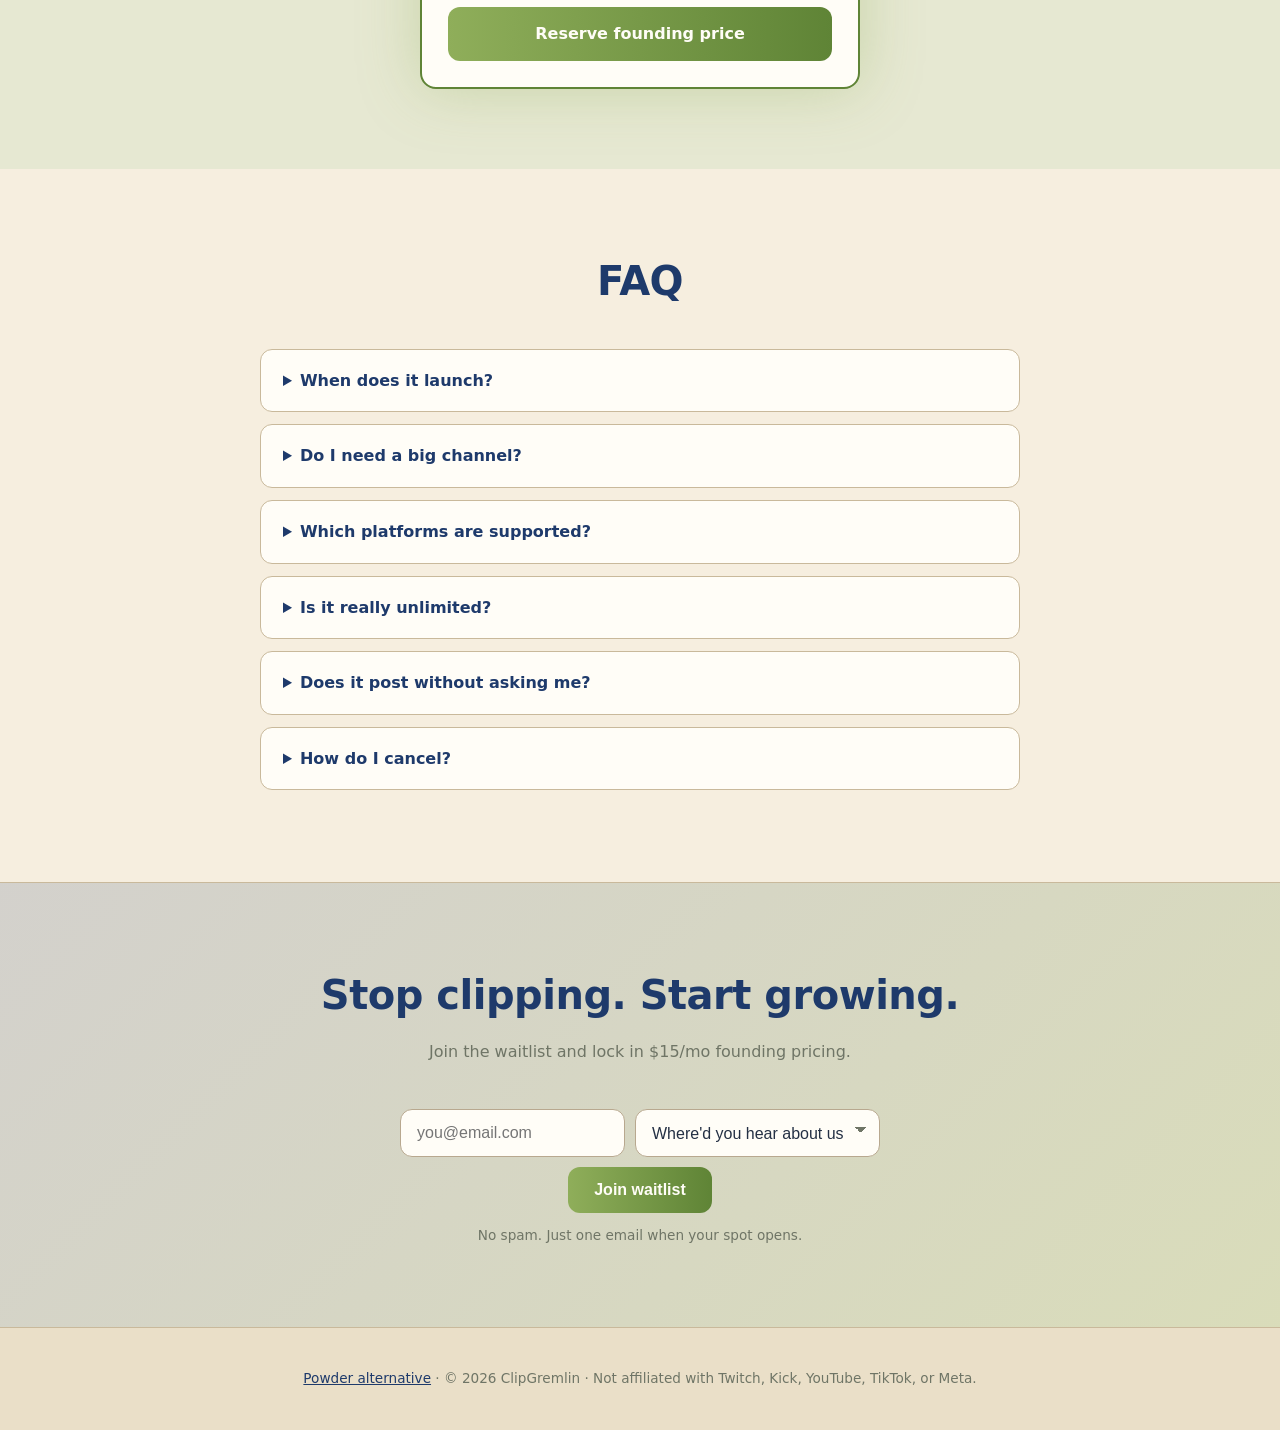
==== commit 53f03cad: "Add 'See it in action' example clips section" ====
--- a/index.html
+++ b/index.html
@@ -40,6 +40,7 @@
 .note{color:var(--mut);font-size:.85rem;margin-top:12px;text-align:center}.cta{background:linear-gradient(135deg,rgba(30,58,107,.16),rgba(143,174,90,.28));border-top:1px solid var(--line);border-bottom:1px solid var(--line)}
 footer{padding:40px 0;color:var(--mut);background:#EADFC8;text-align:center;font-size:.85rem}footer a{color:var(--navy)}.alt{background:var(--alt)}
 .logo{display:flex;align-items:center;gap:10px}.logo-mark{width:42px;height:42px;border-radius:50%;object-fit:cover;border:2px solid var(--navy);flex:none}.hero-mascot{display:block;width:min(680px,100%);height:auto;margin:38px auto 0;border-radius:20px;border:1px solid var(--taupe)}
+.clips{display:grid;gap:22px;grid-template-columns:repeat(3,1fr);max-width:900px;margin:0 auto}.clip{padding:12px;text-align:center}.clip video{display:block;width:100%;height:auto;aspect-ratio:9/16;border-radius:12px;background:var(--charcoal);object-fit:cover}.clip h3{margin:12px 0 2px}@media(max-width:700px){.clips{grid-template-columns:1fr;max-width:340px}}
 </style></head><body>
 <header class="hero"><div class="wrap">
 <nav><div class="logo"><img class="logo-mark" src="/assets/mascot-avatar.jpg" alt="ClipGremlin mascot" width="42" height="42">Clip<span>Gremlin</span></div><a class="btn ghost" href="#waitlist">Join waitlist</a></nav>
@@ -62,6 +63,8 @@
 <div class="card step"><div class="num">3</div><h3>Clips land in Discord</h3><p>When you end stream, we pull the VOD and send 5–10 ready-to-post clips.</p></div>
 <div class="card step"><div class="num">4</div><h3>One tap to post</h3><p>Approve and post to TikTok, Shorts, and Reels in one tap.</p></div>
 </div></div></section>
+
+<section id="examples"><div class="wrap"><h2>See it in action</h2><p class="lead">The kind of vertical, captioned clips that land in your Discord.</p><div class="clips"><div class="card clip"><video controls muted playsinline preload="none" poster="/clips/bot-door.jpg" width="720" height="1280"><source src="/clips/bot-door.mp4" type="video/mp4"></video><h3>the bot vs. the door</h3></div><div class="card clip"><video controls muted playsinline preload="none" poster="/clips/mom.jpg" width="720" height="1280"><source src="/clips/mom.mp4" type="video/mp4"></video><h3>teaching mom fortnite</h3></div><div class="card clip"><video controls muted playsinline preload="none" poster="/clips/triple-elim.jpg" width="720" height="1280"><source src="/clips/triple-elim.mp4" type="video/mp4"></video><h3>3 down, 0 damage</h3></div></div><p class="note" style="margin-top:28px">Examples hand-cut to show what ClipGremlin will make. The product isn't live yet. Join the waitlist to get in first.</p><p style="text-align:center;margin-top:16px"><a class="btn" href="#waitlist">Join the waitlist →</a></p></div></section>
 
 <section><div class="wrap"><h2>Built for personality, not just highlights</h2><p class="lead">Your funny moments are what make people follow. We clip those.</p><div class="grid">
 <div class="card"><div class="ic">📈</div><h3>Chat-spike detection</h3><p>When chat explodes, we notice. Hype, laughs, "LMAO" floods, all of it.</p></div>
@@ -122,4 +125,4 @@
 </script>
 <p class="note">No spam. Just one email when your spot opens.</p></div></section>
 <footer><a href="/powder-alternative/">Powder alternative</a> · © 2026 ClipGremlin · Not affiliated with Twitch, Kick, YouTube, TikTok, or Meta.</footer>
-</body></html>
+<script data-goatcounter="https://clipgremlin.goatcounter.com/count" async src="//gc.zgo.at/count.js"></script></body></html>
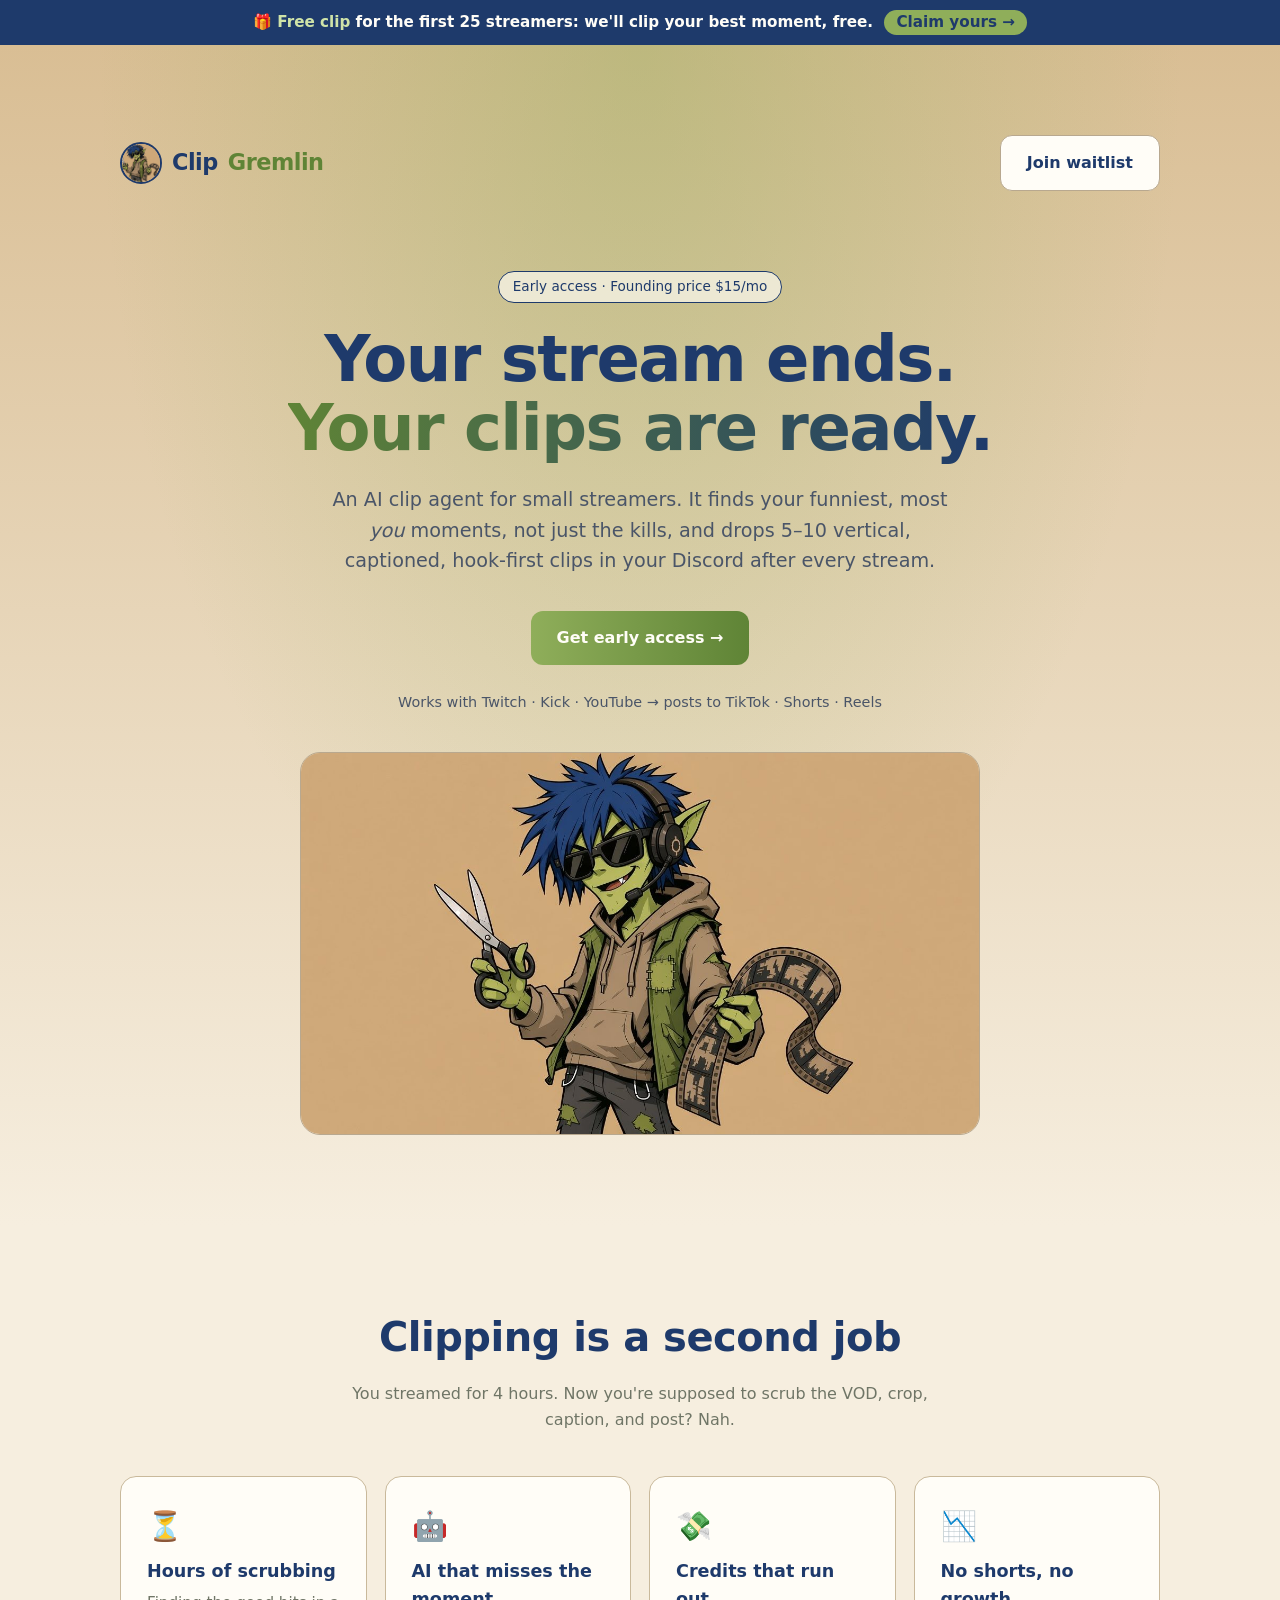
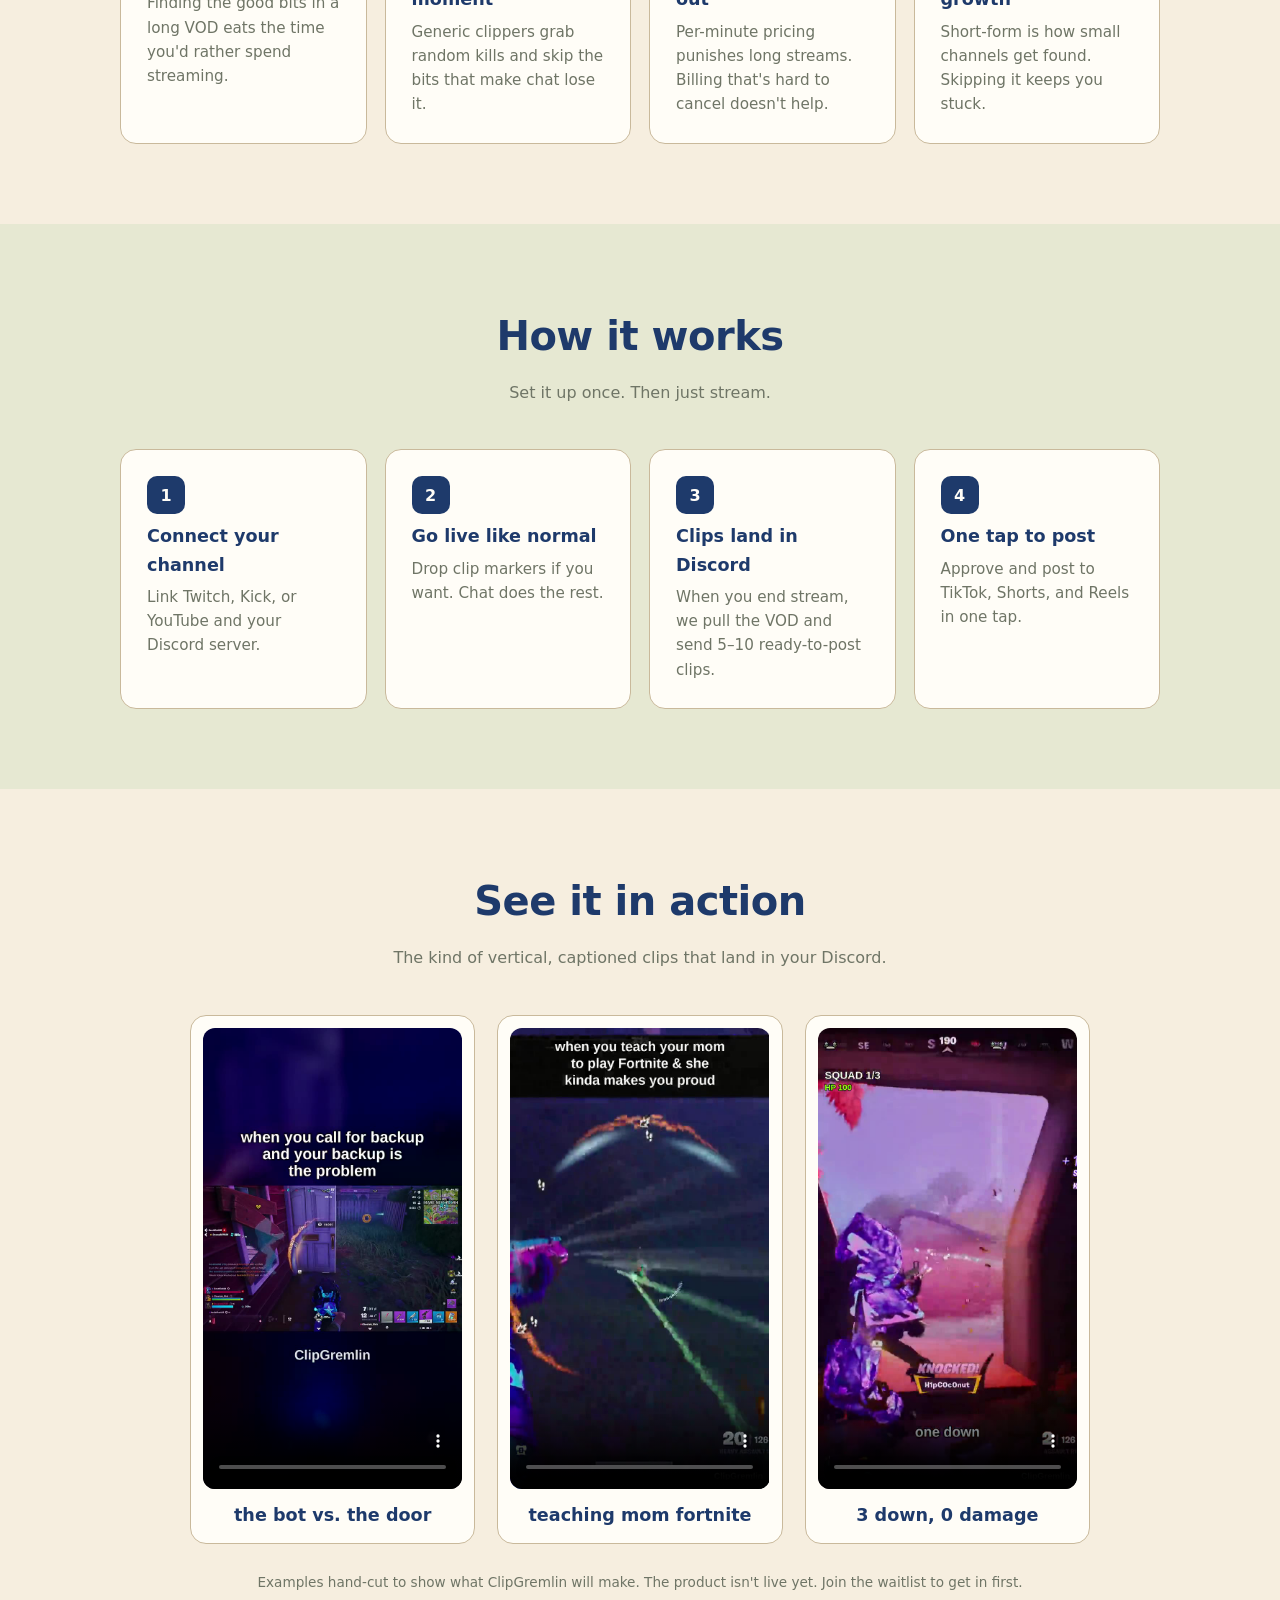
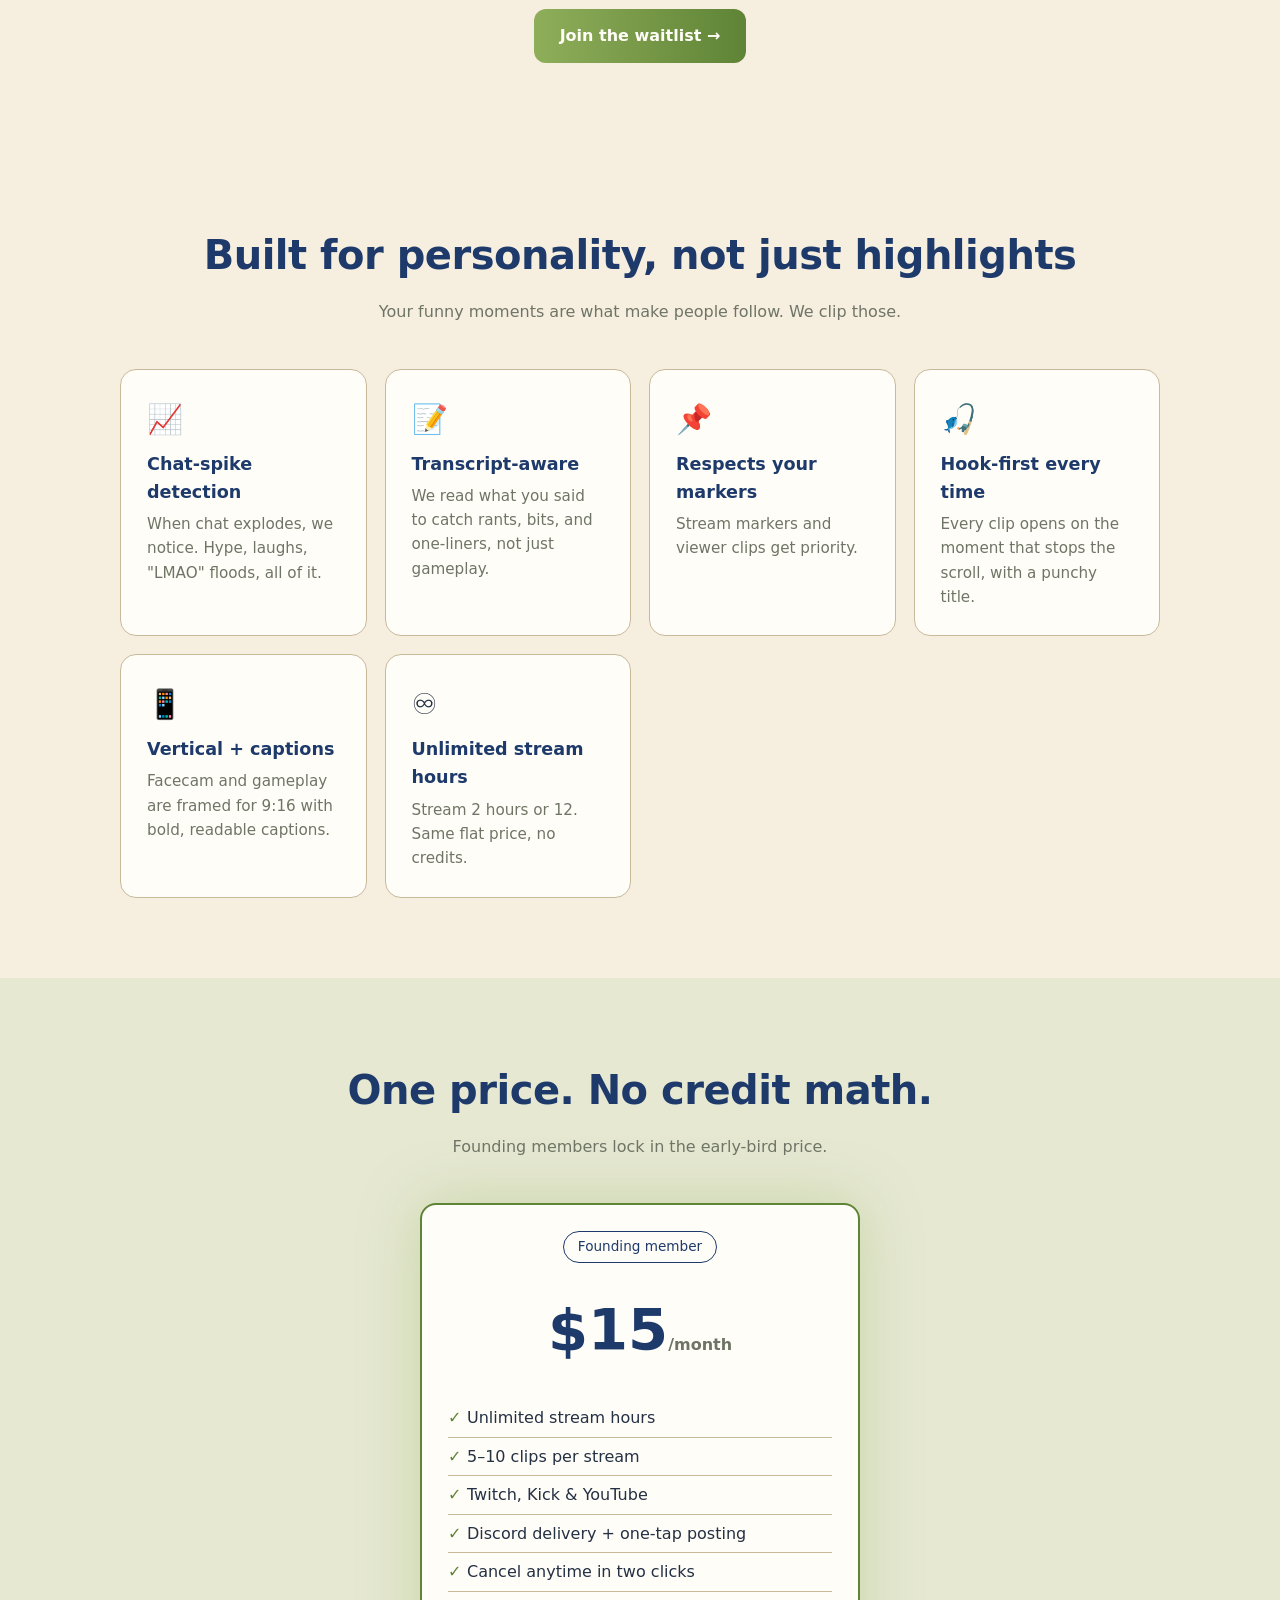
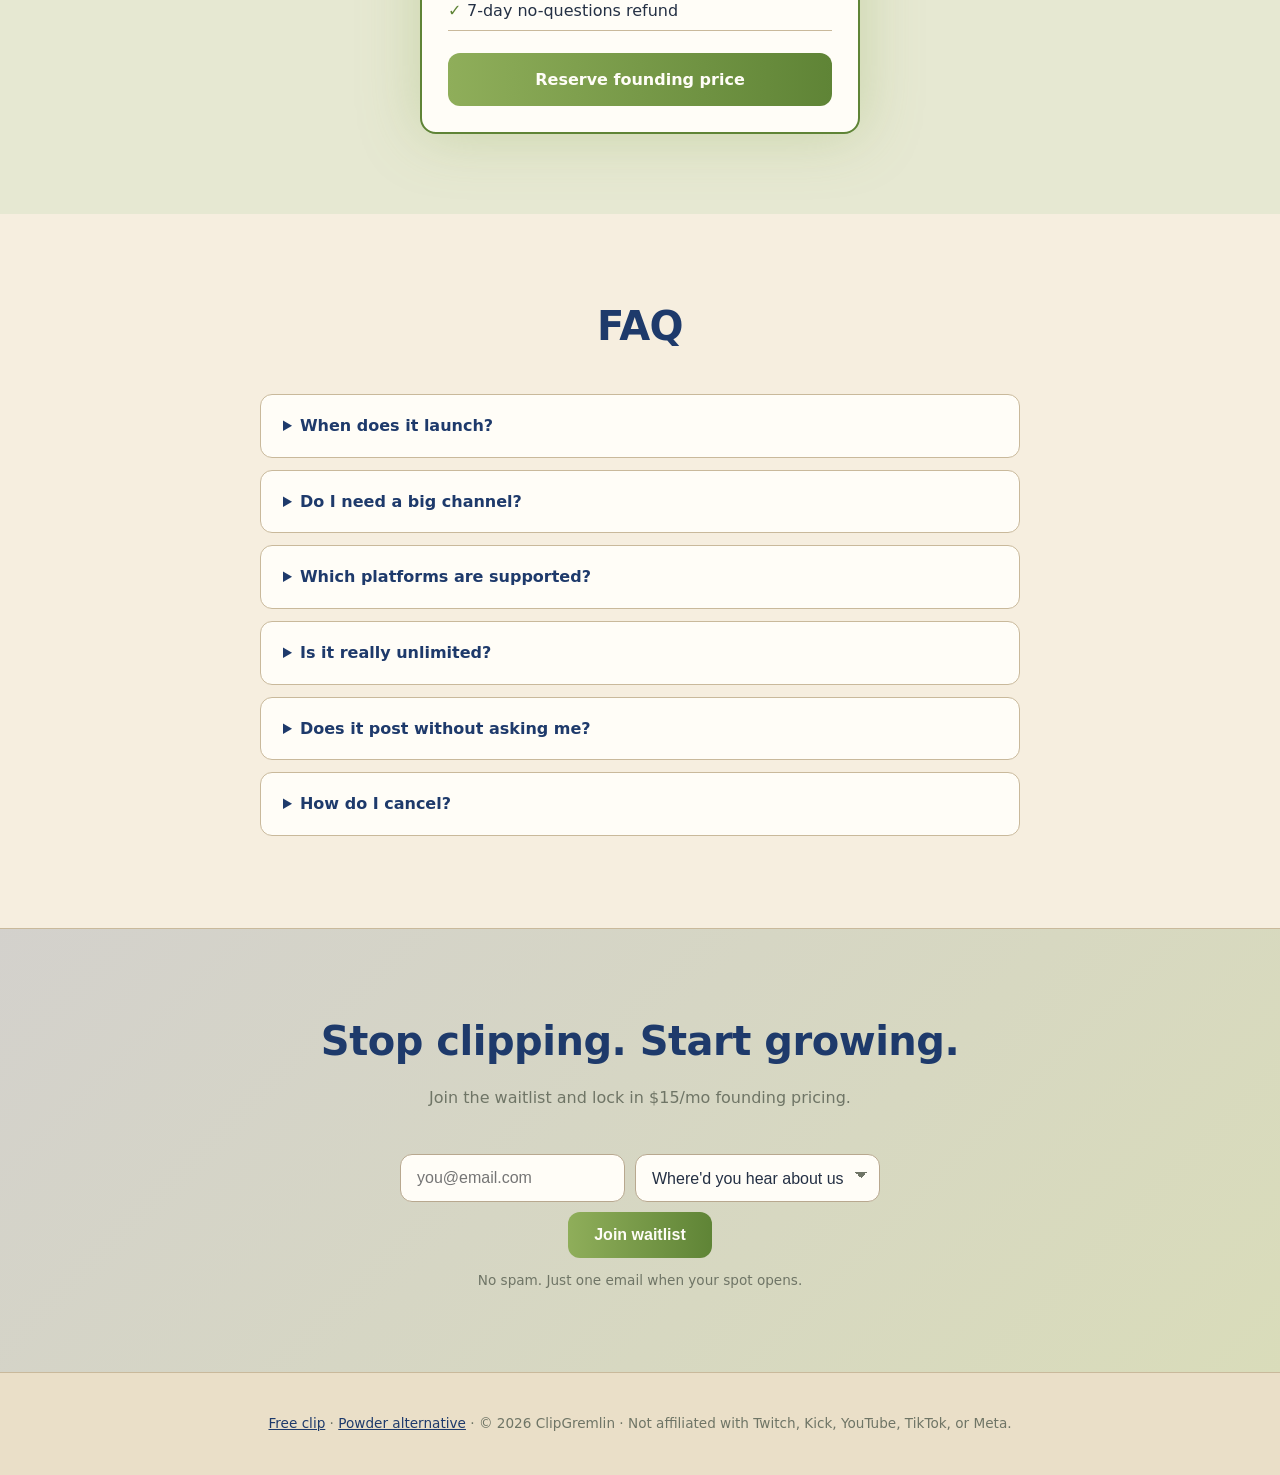
==== commit 860db97f: "Add free-clip promo page (/free-clip/), homepage banner, sitemap entry [DRAFT, not published]" ====
--- a/index.html
+++ b/index.html
@@ -41,7 +41,12 @@
 footer{padding:40px 0;color:var(--mut);background:#EADFC8;text-align:center;font-size:.85rem}footer a{color:var(--navy)}.alt{background:var(--alt)}
 .logo{display:flex;align-items:center;gap:10px}.logo-mark{width:42px;height:42px;border-radius:50%;object-fit:cover;border:2px solid var(--navy);flex:none}.hero-mascot{display:block;width:min(680px,100%);height:auto;margin:38px auto 0;border-radius:20px;border:1px solid var(--taupe)}
 .clips{display:grid;gap:22px;grid-template-columns:repeat(3,1fr);max-width:900px;margin:0 auto}.clip{padding:12px;text-align:center}.clip video{display:block;width:100%;height:auto;aspect-ratio:9/16;border-radius:12px;background:var(--charcoal);object-fit:cover}.clip h3{margin:12px 0 2px}@media(max-width:700px){.clips{grid-template-columns:1fr;max-width:340px}}
+
+.banner{display:block;background:var(--navy);color:#FFFDF7;text-align:center;padding:10px 16px;font-weight:700;font-size:.95rem;text-decoration:none;line-height:1.4}
+.banner b{color:#CFE3A8}.banner span{display:inline-block;margin-left:6px;background:var(--sage);color:var(--navy);border-radius:99px;padding:2px 12px;font-weight:900;white-space:nowrap}
+.banner:hover span{background:#FFFDF7}
 </style></head><body>
+<a class="banner" href="/free-clip/">🎁 <b>Free clip</b> for the first 25 streamers: we'll clip your best moment, free. <span>Claim yours →</span></a>
 <header class="hero"><div class="wrap">
 <nav><div class="logo"><img class="logo-mark" src="/assets/mascot-avatar.jpg" alt="ClipGremlin mascot" width="42" height="42">Clip<span>Gremlin</span></div><a class="btn ghost" href="#waitlist">Join waitlist</a></nav>
 <div style="margin-top:60px"><div class="tag">Early access · Founding price $15/mo</div>
@@ -124,5 +129,5 @@
 })();
 </script>
 <p class="note">No spam. Just one email when your spot opens.</p></div></section>
-<footer><a href="/powder-alternative/">Powder alternative</a> · © 2026 ClipGremlin · Not affiliated with Twitch, Kick, YouTube, TikTok, or Meta.</footer>
+<footer><a href="/free-clip/">Free clip</a> · <a href="/powder-alternative/">Powder alternative</a> · © 2026 ClipGremlin · Not affiliated with Twitch, Kick, YouTube, TikTok, or Meta.</footer>
 <script data-goatcounter="https://clipgremlin.goatcounter.com/count" async src="//gc.zgo.at/count.js"></script></body></html>
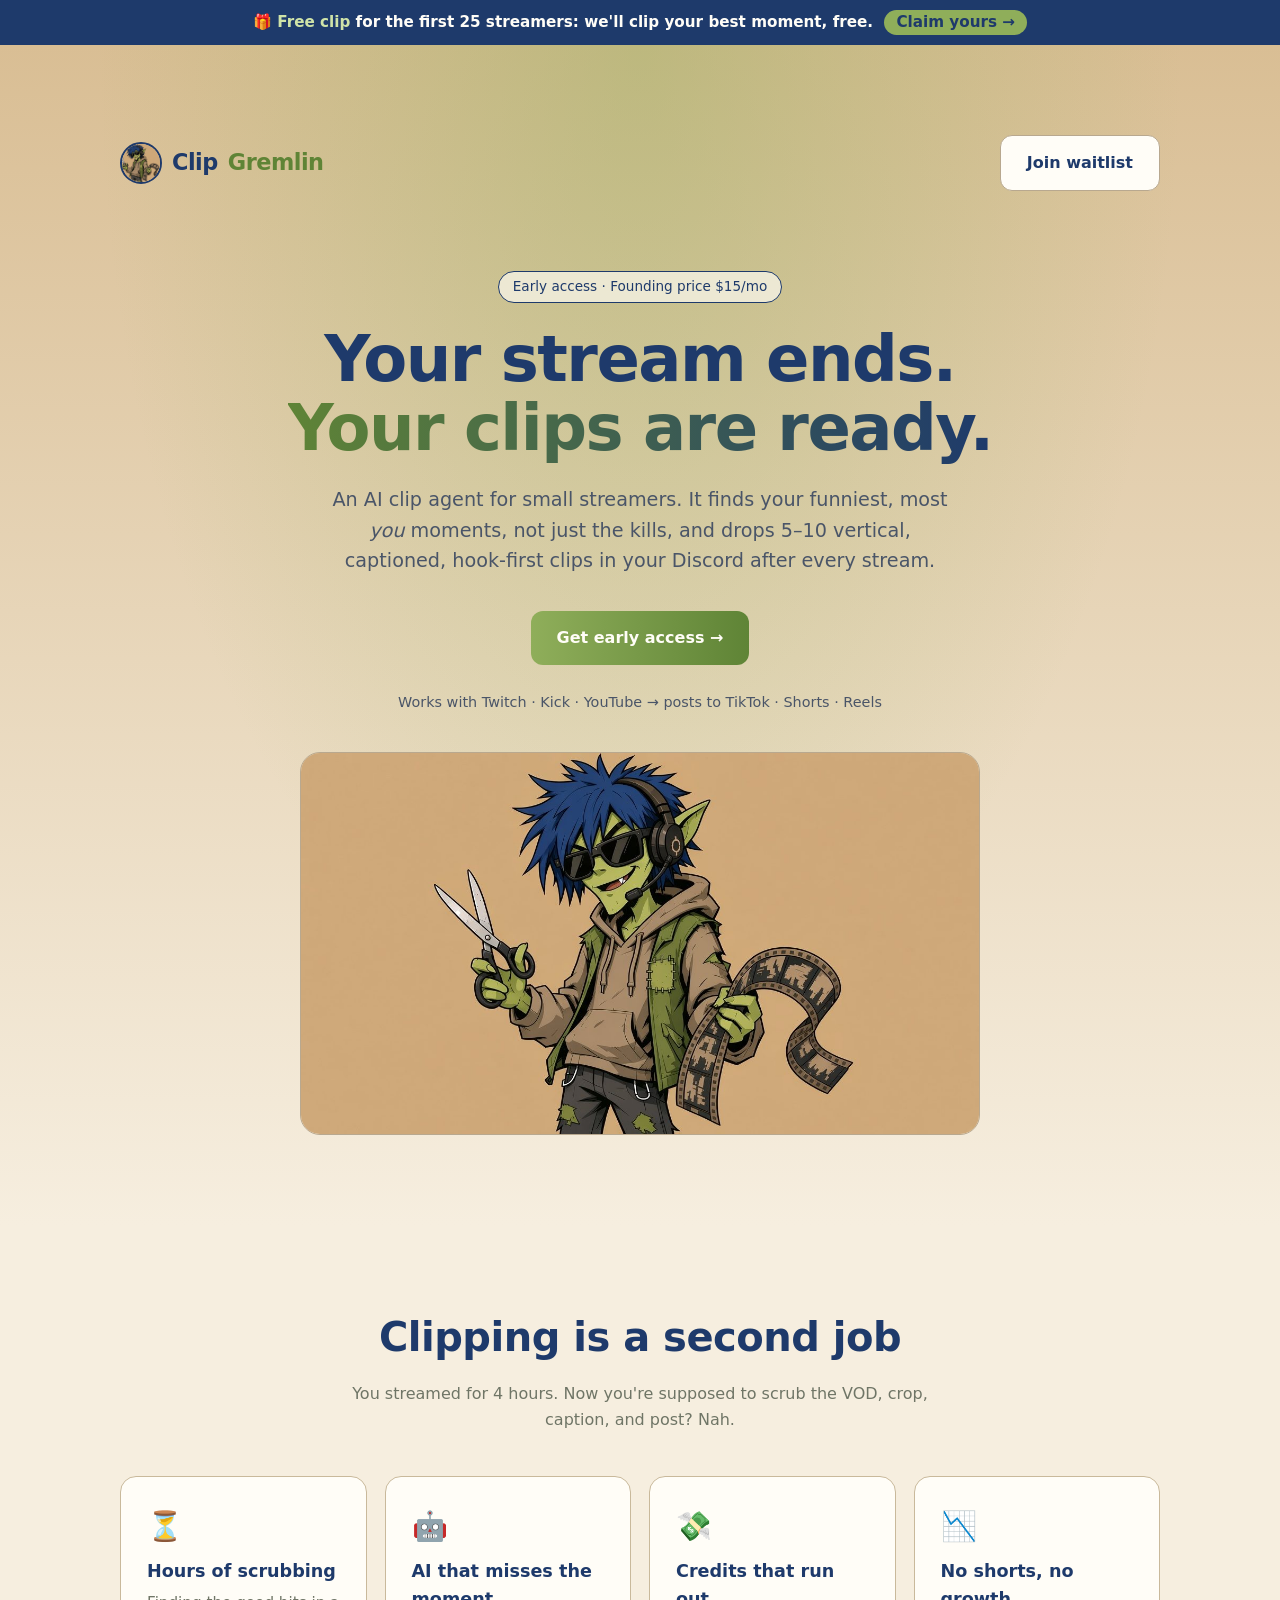
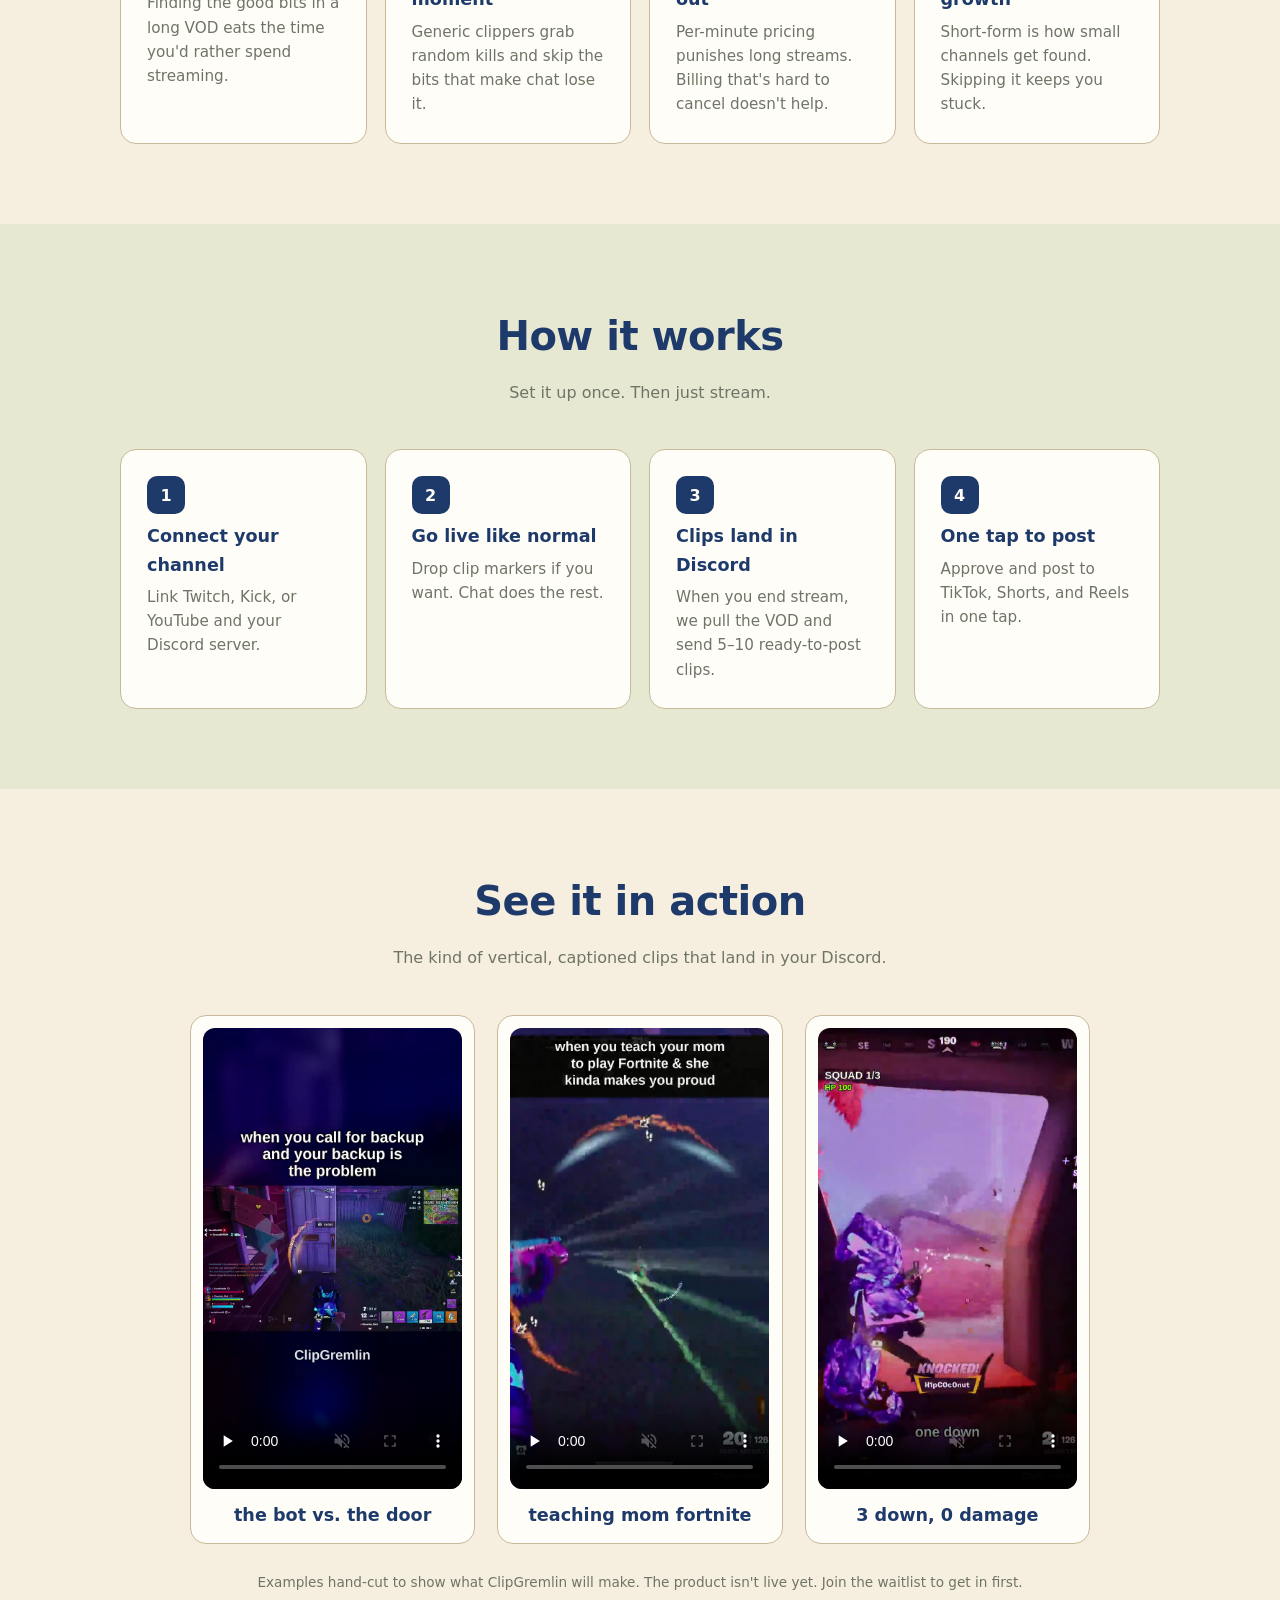
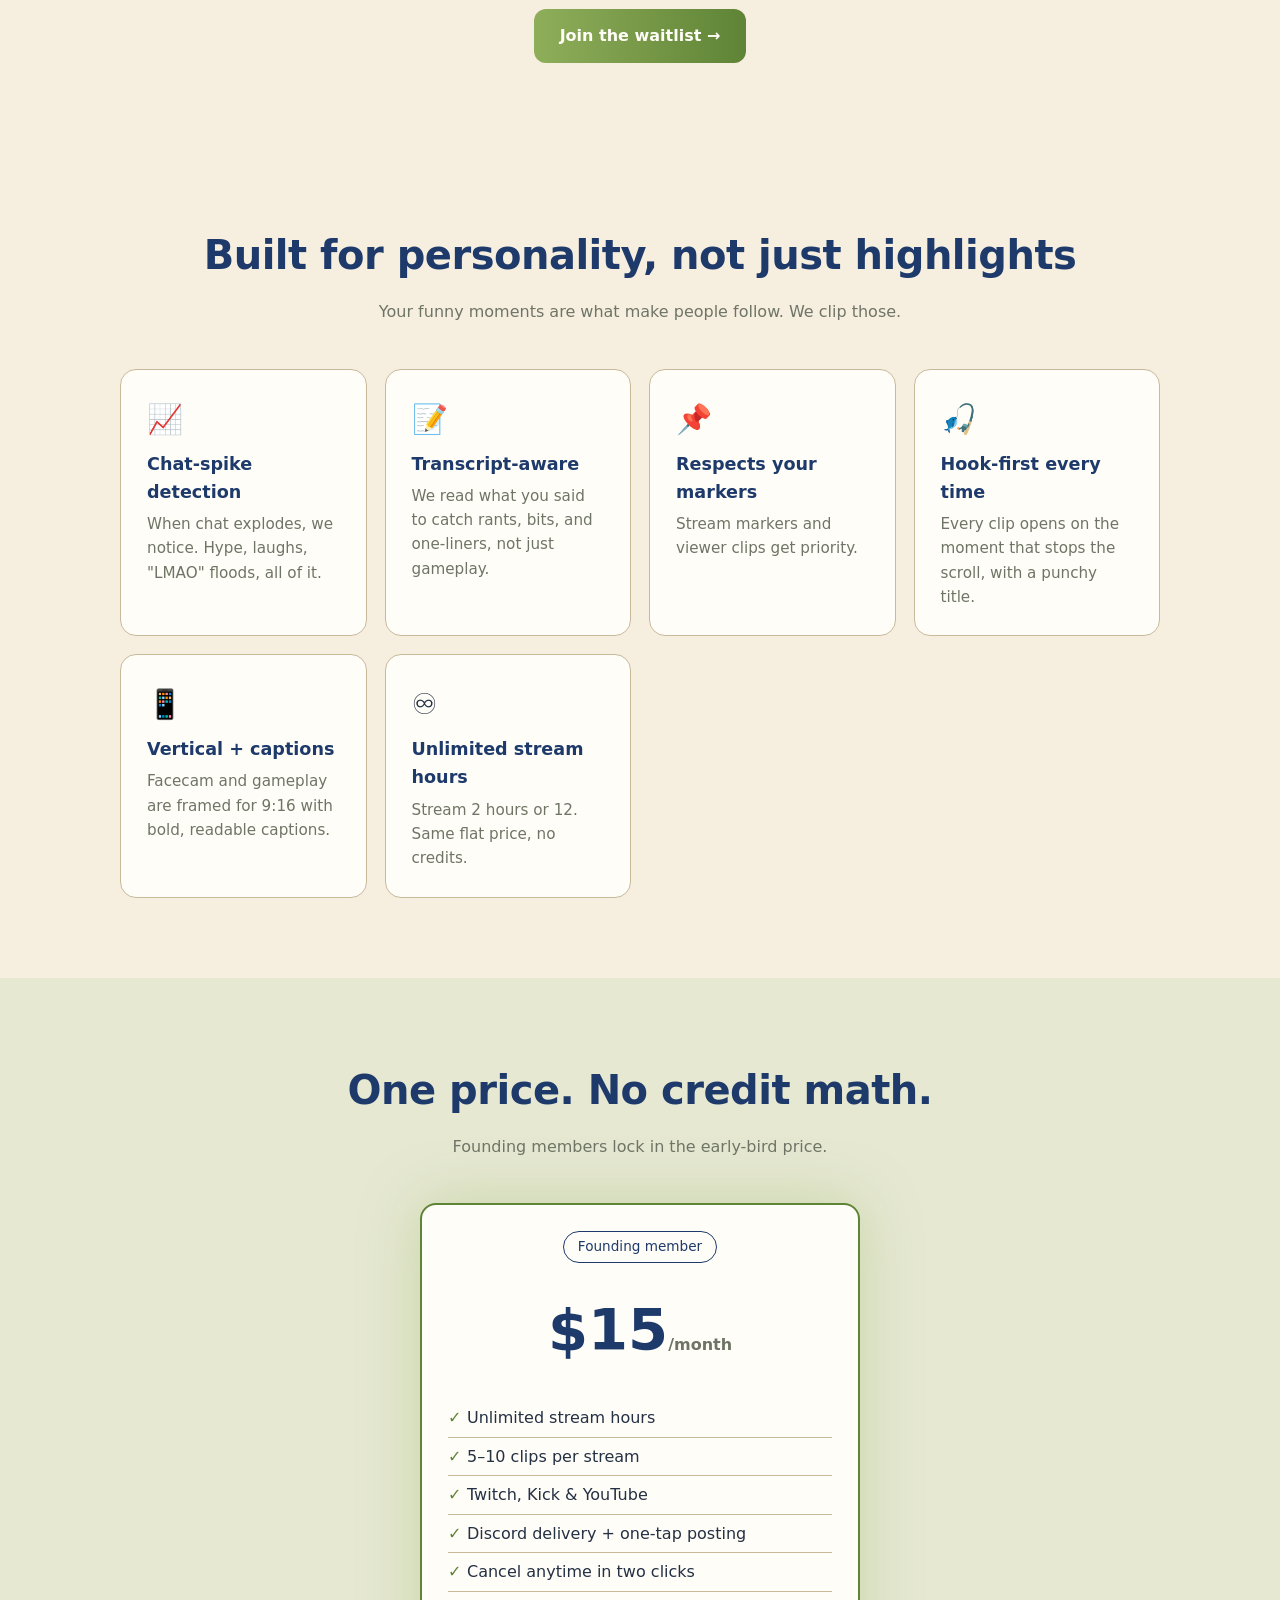
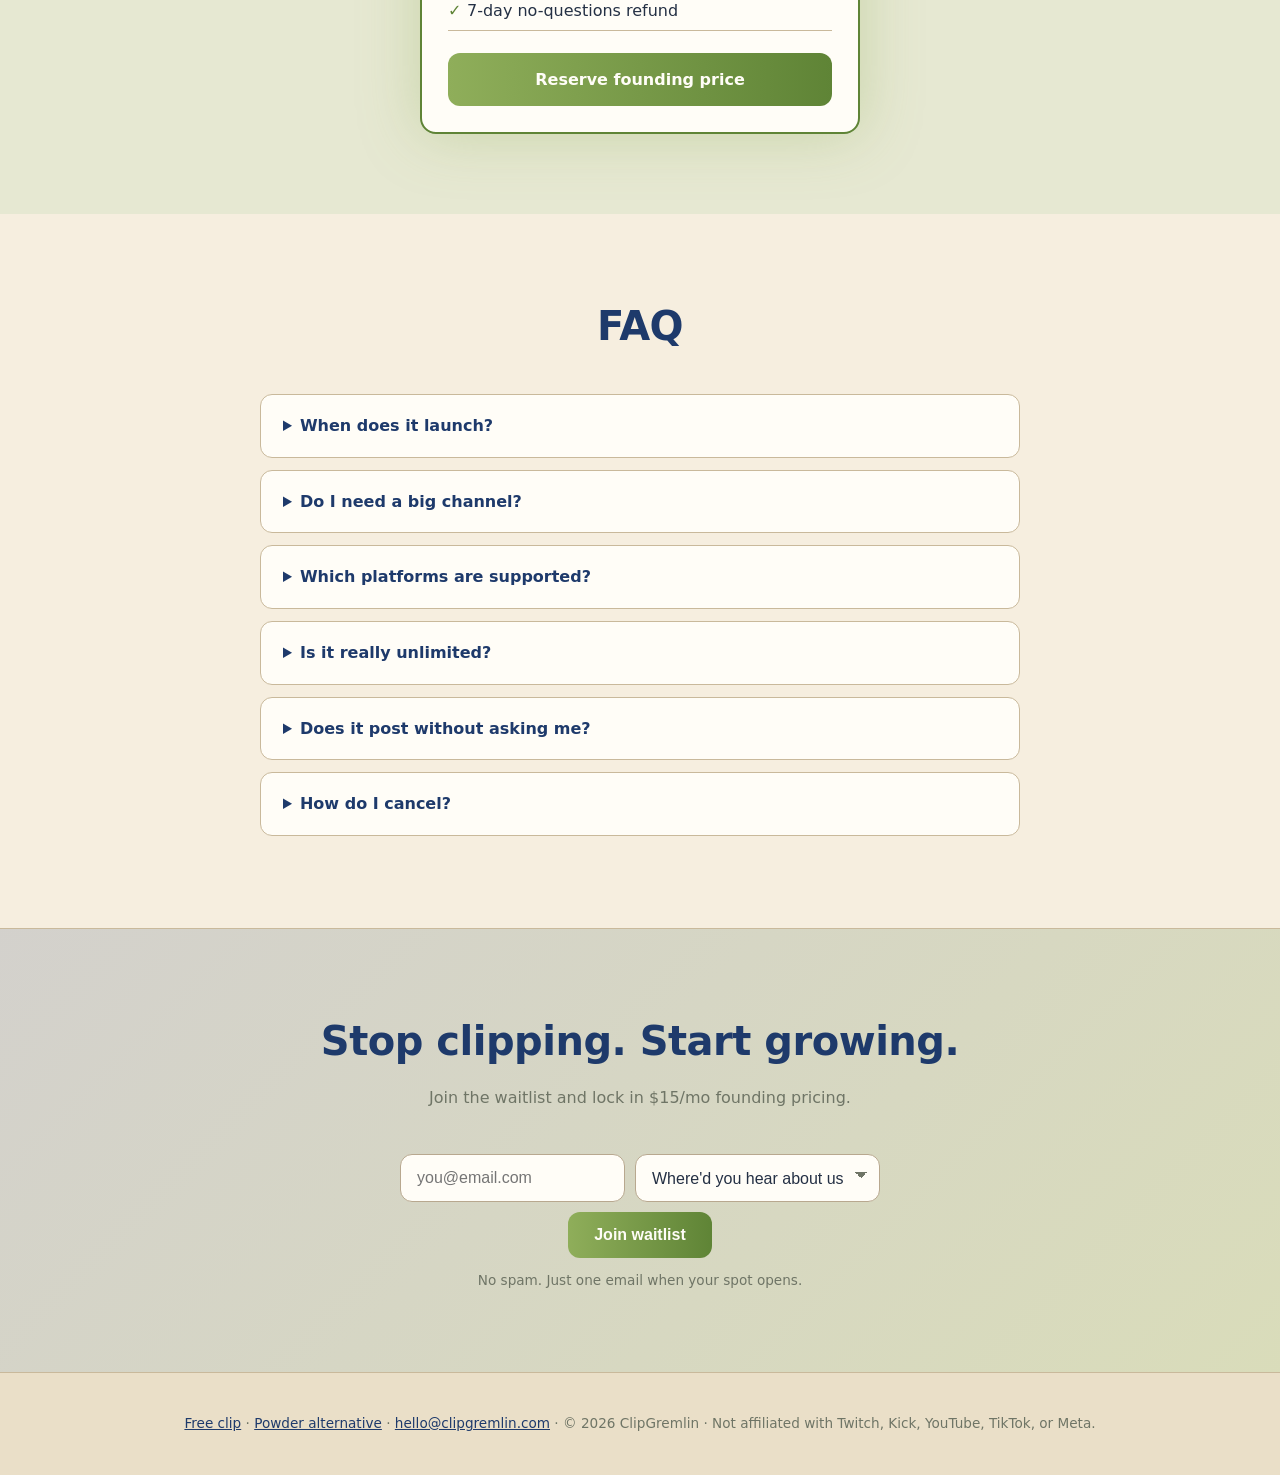
==== commit 4ac6aed2: "Add hello@clipgremlin.com contact email to footer and /free-clip/" ====
--- a/index.html
+++ b/index.html
@@ -129,5 +129,5 @@
 })();
 </script>
 <p class="note">No spam. Just one email when your spot opens.</p></div></section>
-<footer><a href="/free-clip/">Free clip</a> · <a href="/powder-alternative/">Powder alternative</a> · © 2026 ClipGremlin · Not affiliated with Twitch, Kick, YouTube, TikTok, or Meta.</footer>
+<footer><a href="/free-clip/">Free clip</a> · <a href="/powder-alternative/">Powder alternative</a> · <a href="mailto:hello@clipgremlin.com">hello@clipgremlin.com</a> · © 2026 ClipGremlin · Not affiliated with Twitch, Kick, YouTube, TikTok, or Meta.</footer>
 <script data-goatcounter="https://clipgremlin.goatcounter.com/count" async src="//gc.zgo.at/count.js"></script></body></html>
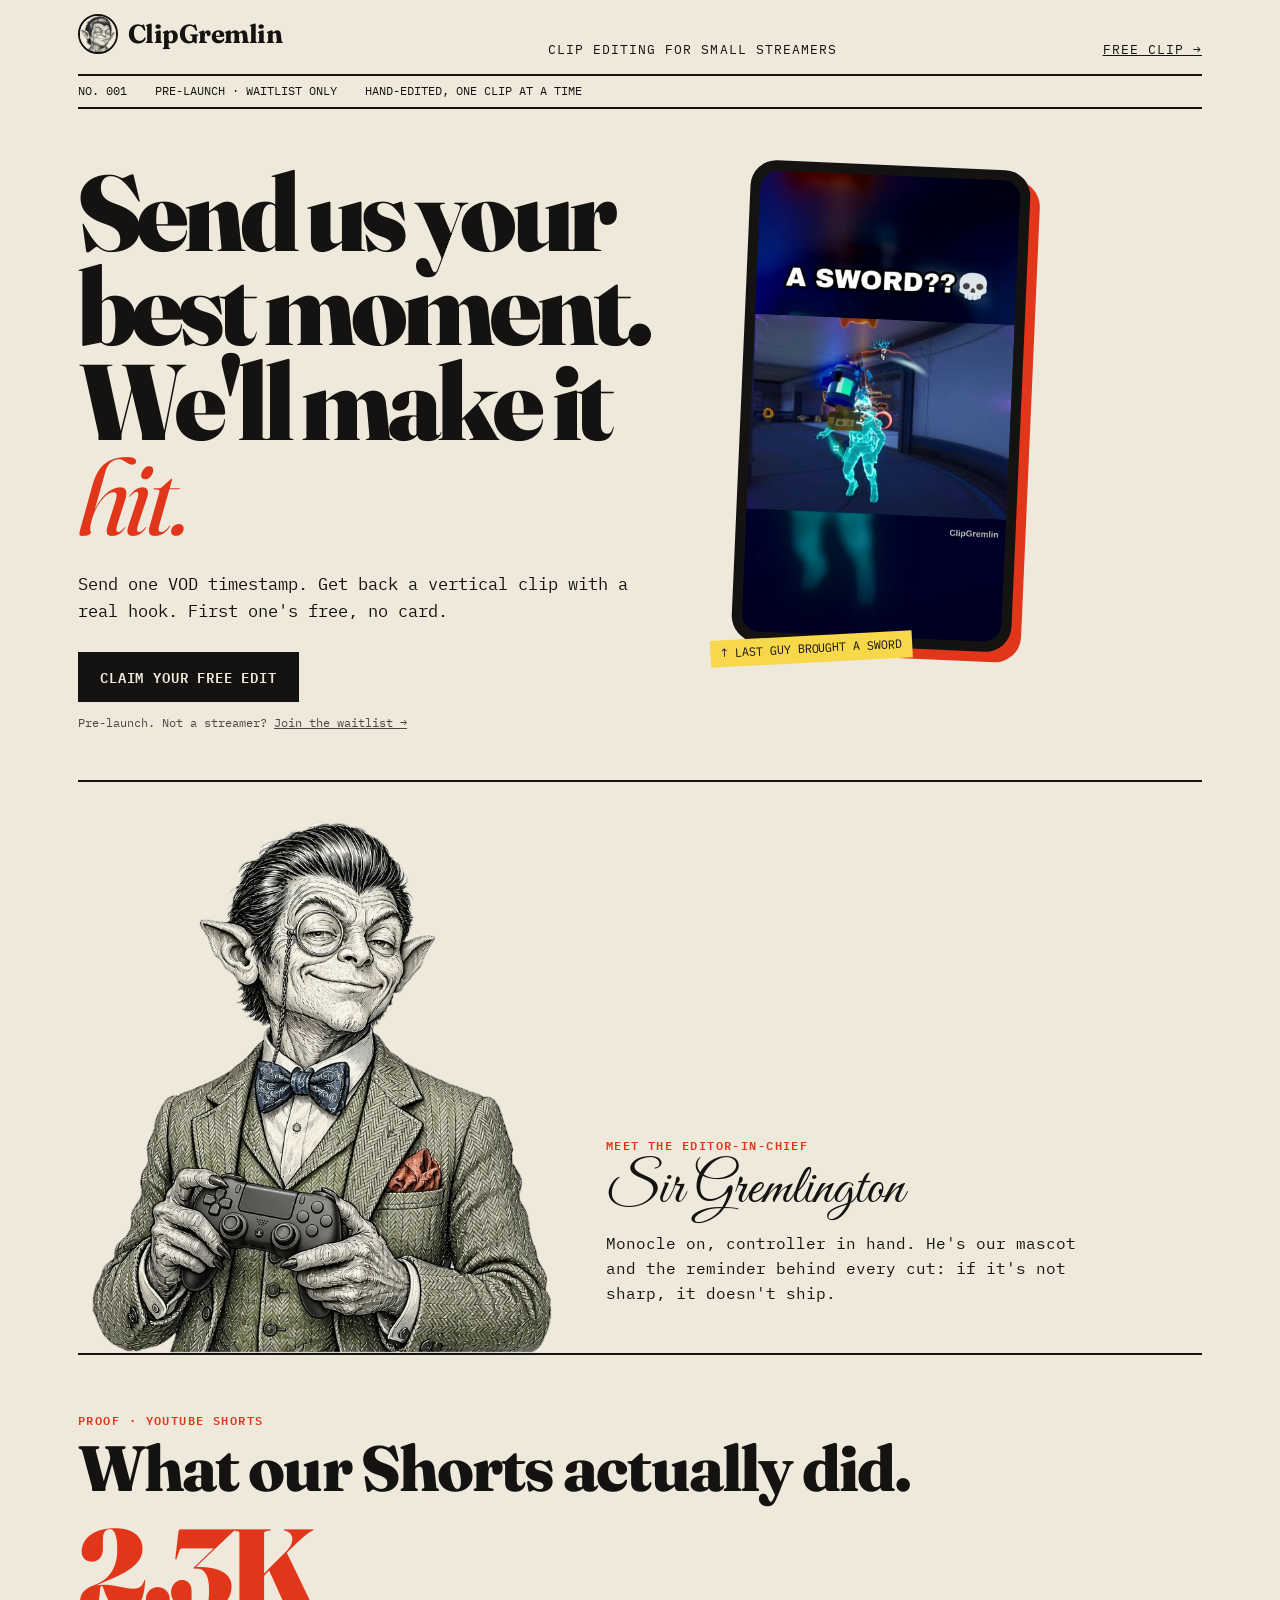
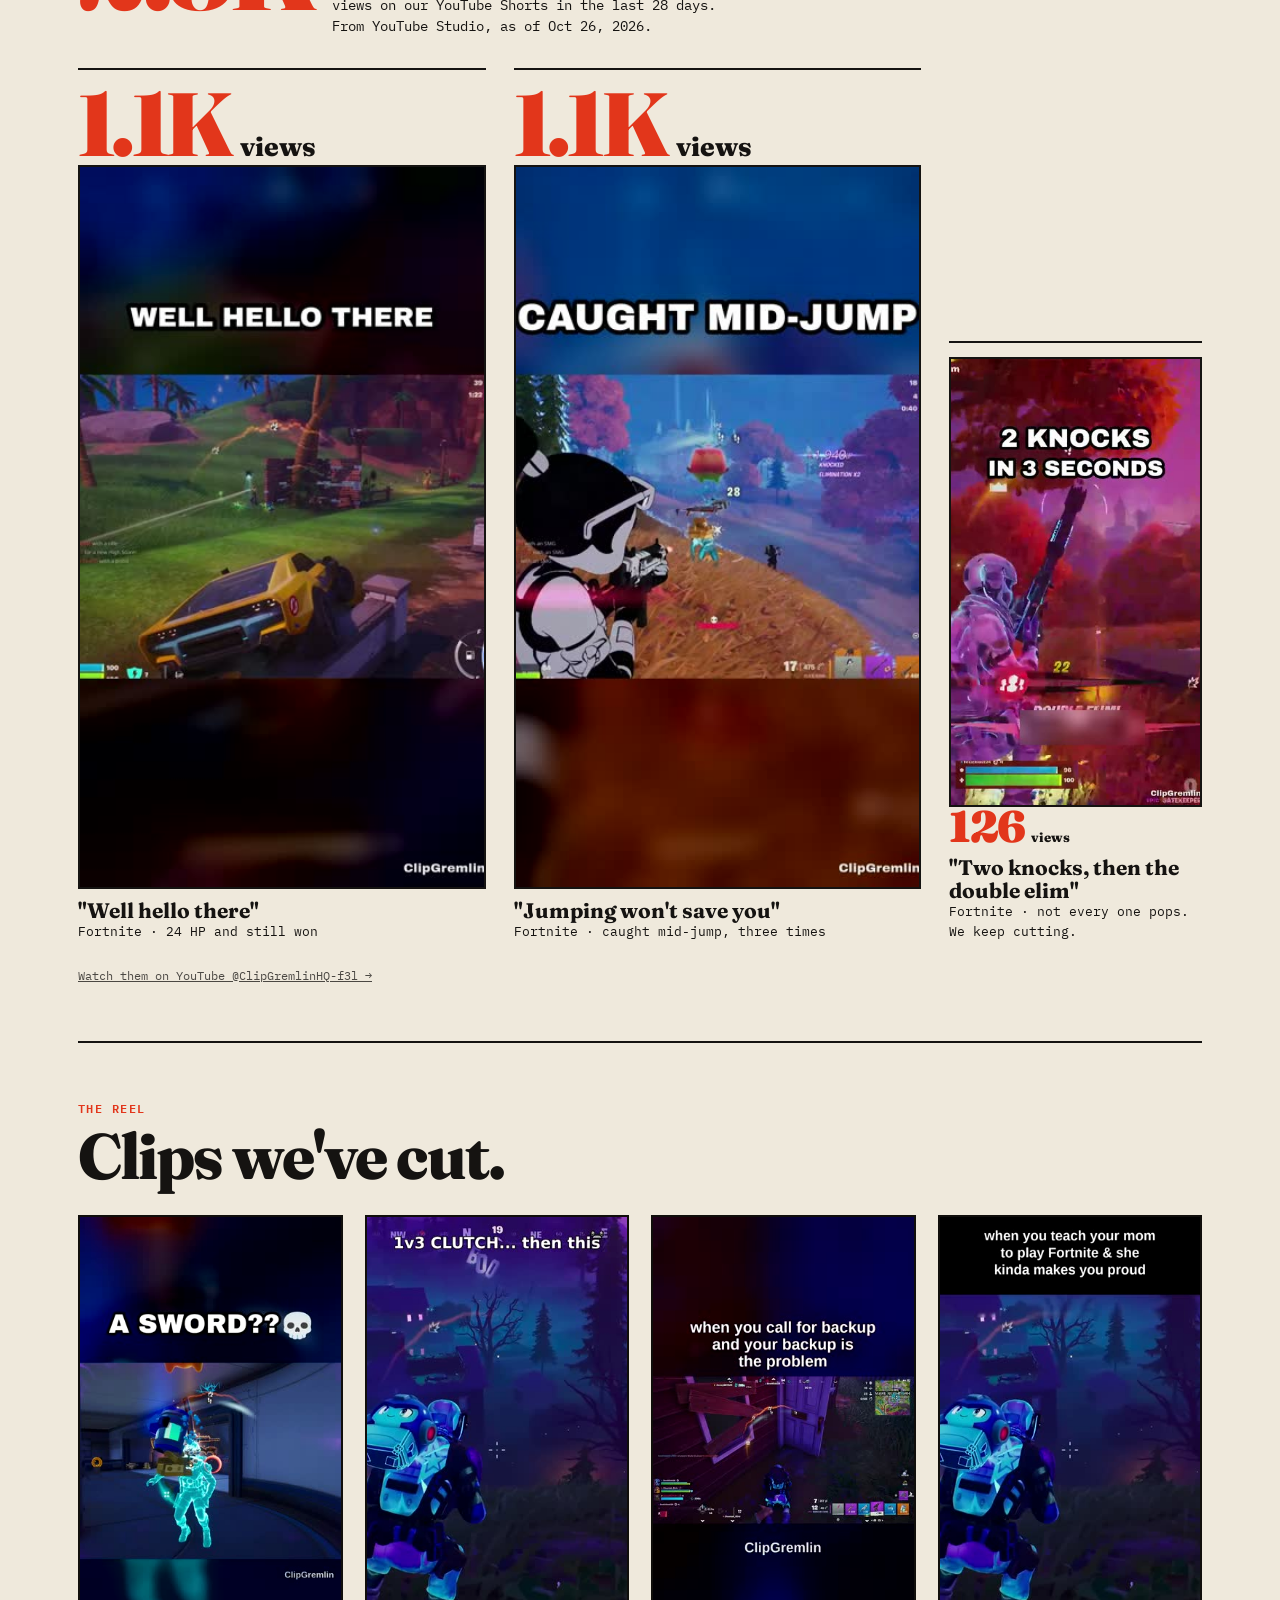
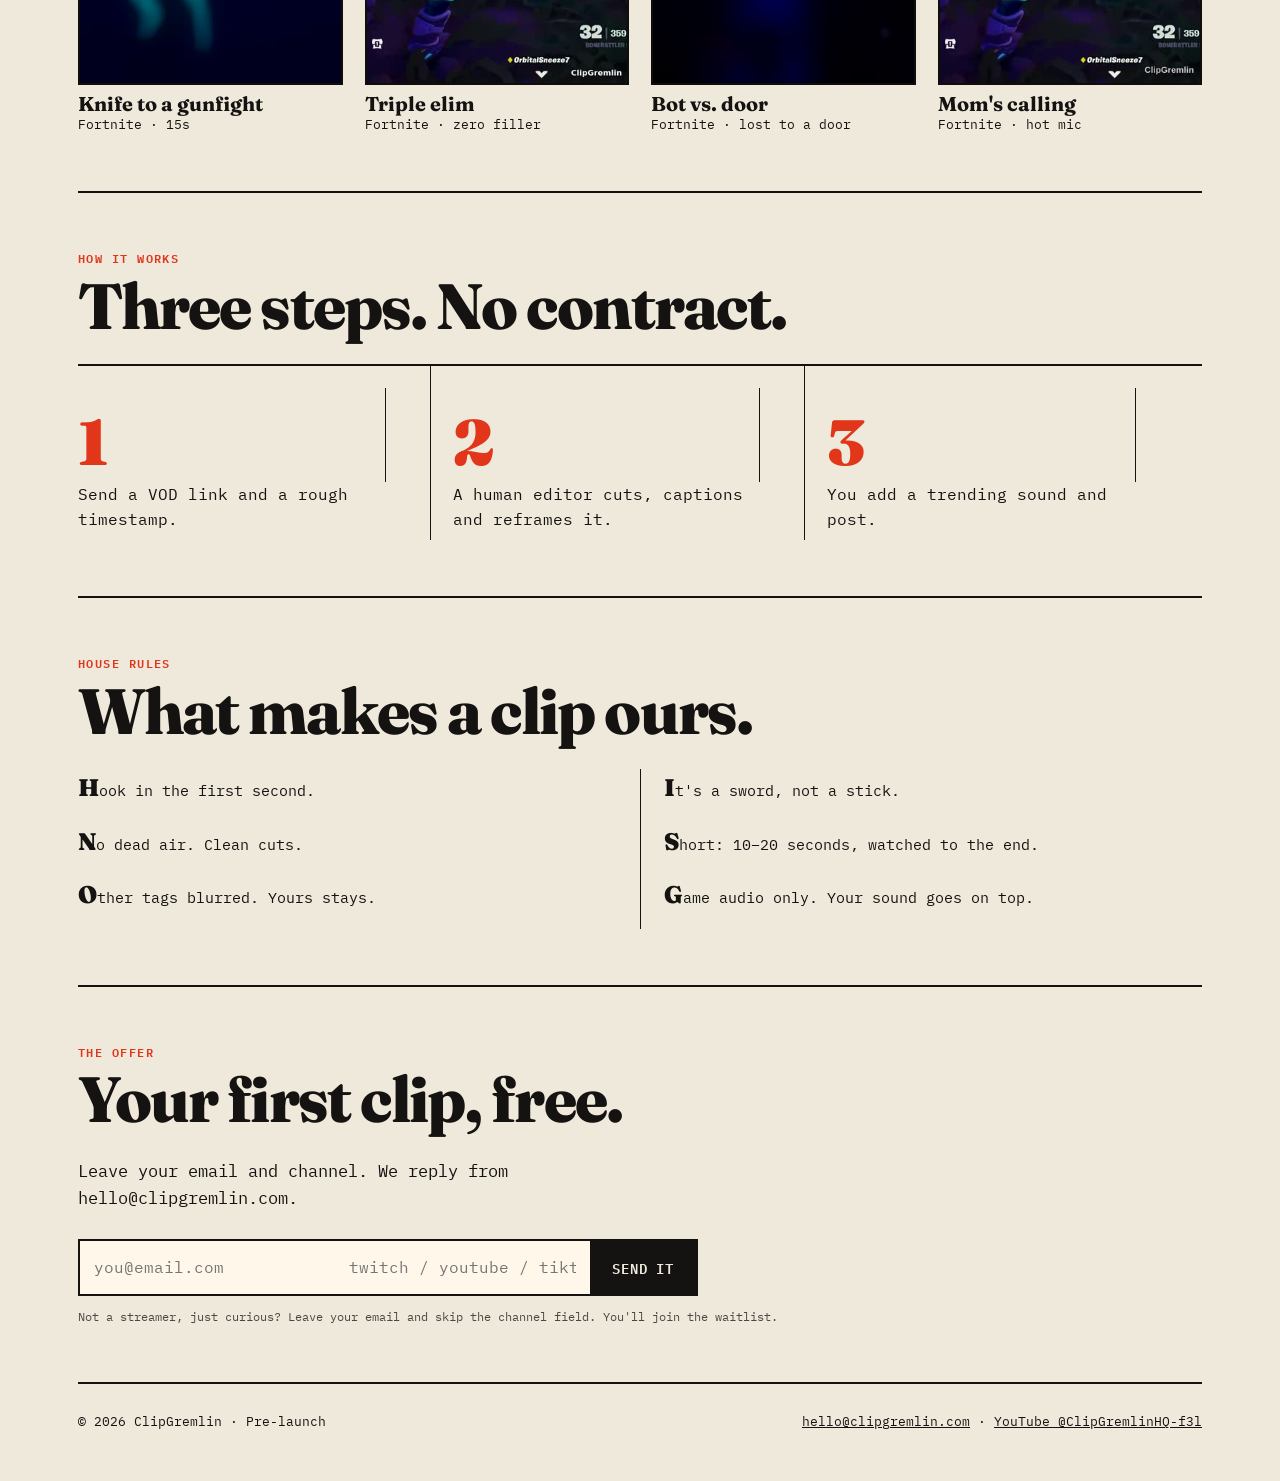
==== commit 24174772: "Redesign: zine-style homepage, Sir Gremlington mascot, new favicons/OG, restyle free-clip/404/powder" ====
--- a/index.html
+++ b/index.html
@@ -1,133 +1,132 @@
-<!DOCTYPE html><html lang="en"><head><meta charset="utf-8"><meta name="viewport" content="width=device-width,initial-scale=1">
-<title>ClipGremlin: AI Stream Clipper for Small Twitch, Kick &amp; YouTube Streamers</title>
-<meta name="description" content="ClipGremlin is an AI clip agent for small streamers (coming soon). It turns your Twitch, Kick or YouTube VOD into funny, captioned, hook-first vertical clips. Join the waitlist: $15/mo founding price.">
-<link rel="canonical" href="https://clipgremlin.com/">
-<meta name="robots" content="index,follow">
-<meta name="theme-color" content="#F6EEDF">
+<!doctype html><html lang="en"><head><meta charset="utf-8"><meta name="viewport" content="width=device-width,initial-scale=1">
+
+<title>ClipGremlin — your first clip, edited free</title>
+<meta name="description" content="ClipGremlin is a pre-launch clip editing service for small streamers. Send one VOD timestamp and get your first vertical clip for TikTok, Shorts and Reels edited free.">
+<link rel="canonical" href="https://clipgremlin.com/"><meta name="robots" content="index,follow"><meta name="theme-color" content="#efe9dc">
 <link rel="icon" href="/favicon.ico" sizes="any"><link rel="icon" href="/favicon-32.png" type="image/png" sizes="32x32"><link rel="icon" href="/favicon.png" type="image/png" sizes="64x64"><link rel="apple-touch-icon" href="/apple-touch-icon.png">
 <meta property="og:type" content="website"><meta property="og:site_name" content="ClipGremlin"><meta property="og:url" content="https://clipgremlin.com/">
-<meta property="og:title" content="ClipGremlin: Your stream ends. Your clips are ready.">
-<meta property="og:description" content="AI clip agent for small streamers. Funny, captioned vertical clips after every stream. Waitlist open, $15/mo founding price.">
-<meta property="og:image" content="https://clipgremlin.com/og-image.png"><meta property="og:image:width" content="1200"><meta property="og:image:height" content="630"><meta property="og:image:alt" content="ClipGremlin: Your stream ends. Your clips are ready.">
-<meta name="twitter:card" content="summary_large_image"><meta name="twitter:site" content="@ClipGremlinHQ">
-<meta name="twitter:title" content="ClipGremlin: Your stream ends. Your clips are ready.">
-<meta name="twitter:description" content="AI clip agent for small streamers. Funny, captioned vertical clips after every stream. Waitlist open.">
-<meta name="twitter:image" content="https://clipgremlin.com/og-image.png">
-<script type="application/ld+json">
-{"@context":"https://schema.org","@graph":[
-{"@type":"Organization","@id":"https://clipgremlin.com/#org","name":"ClipGremlin","url":"https://clipgremlin.com/","logo":"https://clipgremlin.com/apple-touch-icon.png","sameAs":["https://x.com/ClipGremlinHQ","https://www.tiktok.com/@clipgremlinhq"]},
-{"@type":"SoftwareApplication","name":"ClipGremlin","applicationCategory":"MultimediaApplication","operatingSystem":"Web","url":"https://clipgremlin.com/","description":"AI clip agent that turns Twitch, Kick and YouTube stream VODs into captioned vertical clips for TikTok, Shorts and Reels. Currently in waitlist / pre-launch.","publisher":{"@id":"https://clipgremlin.com/#org"},
-"offers":{"@type":"Offer","price":"15","priceCurrency":"USD","availability":"https://schema.org/PreOrder","url":"https://clipgremlin.com/#waitlist"}}]}
-</script>
+<meta property="og:title" content="ClipGremlin: your first clip, edited free"><meta property="og:description" content="Clip editing for small streamers. Pre-launch. Your first vertical clip is free.">
+<meta property="og:image" content="https://clipgremlin.com/og-image.png"><meta property="og:image:width" content="1200"><meta property="og:image:height" content="630">
+<meta name="twitter:card" content="summary_large_image"><meta name="twitter:site" content="@ClipGremlinHQ"><meta name="twitter:title" content="ClipGremlin: your first clip, edited free"><meta name="twitter:description" content="Clip editing for small streamers. Pre-launch. Your first vertical clip is free."><meta name="twitter:image" content="https://clipgremlin.com/og-image.png">
+<script type="application/ld+json">{"@context":"https://schema.org","@type":"Organization","name":"ClipGremlin","url":"https://clipgremlin.com/","logo":"https://clipgremlin.com/apple-touch-icon.png","email":"hello@clipgremlin.com","sameAs":["https://x.com/ClipGremlinHQ","https://www.tiktok.com/@clipgremlinhq","https://www.youtube.com/@ClipGremlinHQ-f3l"]}</script>
+<link rel="preconnect" href="https://fonts.googleapis.com"><link href="https://fonts.googleapis.com/css2?family=Fraunces:opsz,wght@9..144,400;9..144,800;9..144,900&family=Great+Vibes&family=IBM+Plex+Mono:wght@400;600&display=swap" rel="stylesheet">
 <style>
-:root{--bg:#F6EEDF;--card:#FFFDF7;--line:#C9B99B;--txt:#243044;--mut:#6F7566;--g:#8FAE5A;--p:#1E3A6B;--navy:#1E3A6B;--navy2:#24457E;--sage:#8FAE5A;--olive:#5F8436;--taupe:#B8A88F;--tan:#D9BE94;--charcoal:#2B2F36;--alt:#E6E8D2}
-*{box-sizing:border-box;margin:0;padding:0}body{font-family:system-ui,-apple-system,Segoe UI,Roboto,sans-serif;background:var(--bg);color:var(--txt);line-height:1.6}
-a{color:var(--olive)}.wrap{max-width:1080px;margin:0 auto;padding:0 20px}section{padding:80px 0}
-nav{display:flex;justify-content:space-between;align-items:center;padding:20px 0}.logo{font-weight:900;font-size:1.4rem;letter-spacing:-.5px;color:var(--navy)}.logo span{color:var(--olive)}
-.btn{display:inline-block;background:linear-gradient(90deg,var(--sage),var(--olive));color:#FFFDF7;font-weight:800;padding:14px 26px;border-radius:12px;text-decoration:none;border:0;cursor:pointer;font-size:1rem}
-.btn:hover{filter:brightness(1.08);background:linear-gradient(90deg,var(--navy),var(--navy2));color:#FFFDF7}.ghost{background:#FFFDF7;border:1px solid var(--taupe);color:var(--navy)}
-.hero{text-align:center;padding:70px 0 90px;background:radial-gradient(ellipse at top,rgba(143,174,90,.38),transparent 60%),linear-gradient(180deg,#D9BE94,#F6EEDF)}
-.tag{display:inline-block;border:1px solid var(--navy);color:var(--navy);background:rgba(255,253,247,.65);padding:4px 14px;border-radius:99px;font-size:.85rem;margin-bottom:22px}
-h1{font-size:clamp(2.2rem,6vw,4rem);line-height:1.08;font-weight:900;letter-spacing:-1.5px;color:var(--navy)}h1 em{font-style:normal;background:linear-gradient(90deg,var(--olive),var(--navy));-webkit-background-clip:text;background-clip:text;color:transparent}
-.sub{color:#4A5568;font-size:1.2rem;max-width:640px;margin:22px auto 34px}h2{font-size:clamp(1.7rem,4vw,2.5rem);font-weight:900;text-align:center;margin-bottom:12px;letter-spacing:-.5px;color:var(--navy)}
-.lead{text-align:center;color:var(--mut);max-width:620px;margin:0 auto 44px}.grid{display:grid;gap:18px;grid-template-columns:repeat(auto-fit,minmax(240px,1fr))}
-.card{background:var(--card);border:1px solid var(--line);border-radius:16px;padding:26px}.card h3{margin:8px 0 6px;font-size:1.1rem;color:var(--navy)}.card p{color:var(--mut);font-size:.95rem}.ic{font-size:1.8rem}
-.step{position:relative}.num{width:38px;height:38px;border-radius:10px;background:var(--navy);color:#FFFDF7;display:grid;place-items:center;font-weight:900}
-.plats{color:#4A5568;margin-top:26px;font-size:.9rem}.price{max-width:440px;margin:0 auto;text-align:center;border:2px solid var(--olive);box-shadow:0 0 60px rgba(143,174,90,.35)}
-.amt{font-size:3.6rem;font-weight:900;color:var(--navy)}.amt small{font-size:1rem;color:var(--mut)}.price ul{list-style:none;text-align:left;margin:22px 0}.price li{padding:6px 0;border-bottom:1px solid var(--line)}.price li:before{content:"✓ ";color:var(--olive);font-weight:900}
-details{background:var(--card);border:1px solid var(--line);border-radius:12px;padding:18px 22px;margin-bottom:12px;max-width:760px;margin-left:auto;margin-right:auto}summary{cursor:pointer;font-weight:700;color:var(--navy)}details p{color:var(--mut);margin-top:10px}
-form{display:flex;gap:10px;max-width:480px;margin:0 auto;flex-wrap:wrap;justify-content:center}input[type=email],select{flex:1;min-width:220px;padding:14px 16px;border-radius:12px;border:1px solid var(--taupe);background:#FFFDF7;color:var(--txt);font-size:1rem}select{appearance:none;background-image:linear-gradient(45deg,transparent 50%,var(--mut) 50%),linear-gradient(135deg,var(--mut) 50%,transparent 50%);background-position:calc(100% - 18px) calc(50% - 3px),calc(100% - 12px) calc(50% - 3px);background-size:6px 6px,6px 6px;background-repeat:no-repeat;padding-right:36px}
-.note{color:var(--mut);font-size:.85rem;margin-top:12px;text-align:center}.cta{background:linear-gradient(135deg,rgba(30,58,107,.16),rgba(143,174,90,.28));border-top:1px solid var(--line);border-bottom:1px solid var(--line)}
-footer{padding:40px 0;color:var(--mut);background:#EADFC8;text-align:center;font-size:.85rem}footer a{color:var(--navy)}.alt{background:var(--alt)}
-.logo{display:flex;align-items:center;gap:10px}.logo-mark{width:42px;height:42px;border-radius:50%;object-fit:cover;border:2px solid var(--navy);flex:none}.hero-mascot{display:block;width:min(680px,100%);height:auto;margin:38px auto 0;border-radius:20px;border:1px solid var(--taupe)}
-.clips{display:grid;gap:22px;grid-template-columns:repeat(3,1fr);max-width:900px;margin:0 auto}.clip{padding:12px;text-align:center}.clip video{display:block;width:100%;height:auto;aspect-ratio:9/16;border-radius:12px;background:var(--charcoal);object-fit:cover}.clip h3{margin:12px 0 2px}@media(max-width:700px){.clips{grid-template-columns:1fr;max-width:340px}}
+:root{--paper:#efe9dc;--ink:#151311;--red:#e2361b;--rule:2px solid var(--ink)}
+*{box-sizing:border-box;margin:0}
+body{background:var(--paper);color:var(--ink);font:16px/1.55 "IBM Plex Mono",monospace}
+a{color:inherit}
+.wrap{max-width:1180px;margin:0 auto;padding:0 28px}
+.mast{border-bottom:var(--rule);display:flex;justify-content:space-between;align-items:baseline;padding:14px 0;font-size:13px;text-transform:uppercase;letter-spacing:.08em}
+.mast b{font-family:Fraunces,serif;font-size:26px;text-transform:none;letter-spacing:-.02em}
+.issue{border-bottom:var(--rule);display:flex;gap:28px;padding:6px 0;font-size:12px;text-transform:uppercase}
+.hero{display:grid;grid-template-columns:1.35fr 1fr;gap:40px;padding:56px 0 48px;border-bottom:var(--rule)}
+h1{font-family:Fraunces,serif;font-weight:900;font-size:clamp(54px,8.4vw,118px);line-height:.88;letter-spacing:-.045em}
+h1 em{font-style:italic;font-weight:400;color:var(--red)}
+.dek{font-size:17px;max-width:34em;margin:28px 0}
+.btn{display:inline-block;background:var(--ink);color:var(--paper);padding:14px 22px;text-decoration:none;font-weight:600;text-transform:uppercase;letter-spacing:.06em;font-size:14px;border:0;cursor:pointer;font-family:inherit}
+.btn:hover{background:var(--red)}
+.small{font-size:12px;margin-top:12px;opacity:.75}
+.phone{justify-self:center;transform:rotate(2.5deg);background:var(--ink);padding:10px;border-radius:26px;width:280px;box-shadow:10px 10px 0 var(--red)}
+.phone video{width:100%;border-radius:18px;display:block}
+.tape{font-size:12px;text-transform:uppercase;background:#f7d84a;display:inline-block;padding:4px 10px;transform:rotate(-3deg) translate(-30px,-14px)}
+.sec{padding:56px 0;border-bottom:var(--rule)}
+.kicker{font-size:12px;text-transform:uppercase;letter-spacing:.12em;color:var(--red);font-weight:600}
+h2{font-family:Fraunces,serif;font-weight:800;font-size:clamp(36px,5vw,64px);line-height:.95;letter-spacing:-.03em;margin:8px 0 28px}
+.reel{display:grid;grid-template-columns:repeat(4,1fr);gap:22px}
+.reel figure video{width:100%;aspect-ratio:9/16;object-fit:cover;border:var(--rule);display:block;filter:contrast(1.05)}
+.reel figcaption{font-size:13px;margin-top:8px}
+.reel figcaption b{display:block;font-family:Fraunces,serif;font-size:20px;line-height:1.1}
+.steps{display:grid;grid-template-columns:repeat(3,1fr);border-top:var(--rule)}
+.steps div{padding:22px 22px 8px 0;border-right:1px solid var(--ink);margin-right:22px}
+.steps div:last-child{border:0}
+.steps .n{font-family:Fraunces,serif;font-size:64px;font-weight:900;color:var(--red);line-height:1}
+.rules{columns:2;column-gap:48px;column-rule:1px solid var(--ink);font-size:15px}
+.rules p{break-inside:avoid;margin-bottom:16px}
+.rules p::first-letter{font-family:Fraunces,serif;font-weight:900;font-size:1.6em}
+form{display:flex;gap:0;max-width:620px;margin-top:8px;border:var(--rule)}
+input{flex:1;padding:14px;font:inherit;background:#fff8ea;border:0}
+.proof{display:grid;grid-template-columns:1fr 1fr .62fr;gap:28px;align-items:end}.proof figure{border-top:var(--rule);padding-top:14px}.proof video,.proof img{width:100%;aspect-ratio:9/16;object-fit:cover;border:var(--rule);display:block}.big{font-family:Fraunces,serif;font-weight:900;font-size:clamp(56px,7vw,96px);line-height:.9;letter-spacing:-.04em;color:var(--red)}.big small{font-size:.3em;color:var(--ink);letter-spacing:0;font-weight:800}.proof figcaption{font-size:13px;margin-top:10px}.proof figcaption b{display:block;font-family:Fraunces,serif;font-size:21px;line-height:1.1}.minor .big{font-size:44px}.tally{display:flex;gap:20px;align-items:baseline;flex-wrap:wrap;margin:-10px 0 30px;font-size:14px}.tally .big{font-size:clamp(64px,9vw,128px)}
+.logo{display:flex;align-items:center;gap:10px}.logo img{width:40px;height:40px;border-radius:50%;border:var(--rule);object-fit:cover}
+.meet{display:grid;grid-template-columns:.9fr 1.1fr;gap:40px;align-items:end;padding:40px 0 0;border-bottom:var(--rule)}
+.meet img{width:100%;max-width:460px;display:block;justify-self:center}
+.meet .txt{padding-bottom:48px}.sig{font-family:"Great Vibes",cursive;font-size:56px;line-height:1;color:var(--ink);margin:6px 0 14px}
+.meet p{max-width:30em}
+.foot{padding:28px 0 48px;display:flex;justify-content:space-between;font-size:13px;flex-wrap:wrap;gap:12px}
+@media(max-width:820px){.meet{grid-template-columns:1fr;gap:0}.meet .txt{order:-1;padding-bottom:16px}.meet img{max-width:300px}.sig{font-size:44px}.logo img{width:32px;height:32px}.proof{grid-template-columns:1fr 1fr;gap:16px;align-items:start}.proof .minor{grid-column:1/-1;display:grid;grid-template-columns:110px 1fr;gap:14px;align-items:end}.big{font-size:48px}.mast{flex-wrap:wrap;gap:4px 12px;font-size:11px}.mast span{order:3;width:100%}.issue{gap:14px;font-size:11px}.dek{font-size:15px}body{font-size:15px}.phone{width:240px}.tape{transform:rotate(-3deg) translate(10px,-10px)}.hero{grid-template-columns:1fr}.reel{grid-template-columns:1fr 1fr}.steps{grid-template-columns:1fr}.steps div{border:0;border-bottom:1px solid var(--ink);margin:0}.rules{columns:1}.issue span:nth-child(n+3){display:none}form{flex-direction:column}}
+</style></head><body>
+<div class="wrap">
+<header class="mast"><b class="logo"><img src="/img/mark-96.png" alt="">ClipGremlin</b><span>Clip editing for small streamers</span><a href="#free">Free clip →</a></header>
+<div class="issue"><span>No. 001</span><span>Pre-launch · waitlist only</span><span>Hand-edited, one clip at a time</span></div>
 
-.banner{display:block;background:var(--navy);color:#FFFDF7;text-align:center;padding:10px 16px;font-weight:700;font-size:.95rem;text-decoration:none;line-height:1.4}
-.banner b{color:#CFE3A8}.banner span{display:inline-block;margin-left:6px;background:var(--sage);color:var(--navy);border-radius:99px;padding:2px 12px;font-weight:900;white-space:nowrap}
-.banner:hover span{background:#FFFDF7}
-</style></head><body>
-<a class="banner" href="/free-clip/">🎁 <b>Free clip</b> for the first 25 streamers: we'll clip your best moment, free. <span>Claim yours →</span></a>
-<header class="hero"><div class="wrap">
-<nav><div class="logo"><img class="logo-mark" src="/assets/mascot-avatar.jpg" alt="ClipGremlin mascot" width="42" height="42">Clip<span>Gremlin</span></div><a class="btn ghost" href="#waitlist">Join waitlist</a></nav>
-<div style="margin-top:60px"><div class="tag">Early access · Founding price $15/mo</div>
-<h1>Your stream ends.<br><em>Your clips are ready.</em></h1>
-<p class="sub">An AI clip agent for small streamers. It finds your funniest, most <i>you</i> moments, not just the kills, and drops 5–10 vertical, captioned, hook-first clips in your Discord after every stream.</p>
-<a class="btn" href="#waitlist">Get early access →</a><p class="plats">Works with Twitch · Kick · YouTube → posts to TikTok · Shorts · Reels</p><img class="hero-mascot" src="/assets/mascot-full.jpg" alt="ClipGremlin mascot — a navy-haired gremlin wearing a gaming headset, holding scissors and a strip of film" width="1280" height="720" decoding="async"></div></div></header>
+<section class="hero">
+<div>
+<h1>Send us your best moment. We'll make it <em>hit.</em></h1>
+<p class="dek">Send one VOD timestamp. Get back a vertical clip with a real hook. First one's free, no card.</p>
+<a class="btn" href="#free">Claim your free edit</a>
+<p class="small">Pre-launch. Not a streamer? <a href="#waitlist">Join the waitlist →</a></p>
+</div>
+<div><div class="phone"><video src="/clips/sword.mp4" poster="/clips/sword.jpg" autoplay muted loop playsinline preload="metadata"></video></div><span class="tape">↑ last guy brought a sword</span></div>
+</section>
 
-<section><div class="wrap"><h2>Clipping is a second job</h2><p class="lead">You streamed for 4 hours. Now you're supposed to scrub the VOD, crop, caption, and post? Nah.</p>
-<div class="grid">
-<div class="card"><div class="ic">⏳</div><h3>Hours of scrubbing</h3><p>Finding the good bits in a long VOD eats the time you'd rather spend streaming.</p></div>
-<div class="card"><div class="ic">🤖</div><h3>AI that misses the moment</h3><p>Generic clippers grab random kills and skip the bits that make chat lose it.</p></div>
-<div class="card"><div class="ic">💸</div><h3>Credits that run out</h3><p>Per-minute pricing punishes long streams. Billing that's hard to cancel doesn't help.</p></div>
-<div class="card"><div class="ic">📉</div><h3>No shorts, no growth</h3><p>Short-form is how small channels get found. Skipping it keeps you stuck.</p></div>
-</div></div></section>
+<section class="meet">
+<img src="/img/sir-g.webp" alt="Sir Gremlington, an ink-drawn gremlin in a tweed suit holding a controller">
+<div class="txt"><p class="kicker">Meet the editor-in-chief</p><div class="sig">Sir Gremlington</div>
+<p>Monocle on, controller in hand. He's our mascot and the reminder behind every cut: if it's not sharp, it doesn't ship.</p></div>
+</section>
 
-<section class="alt"><div class="wrap"><h2>How it works</h2><p class="lead">Set it up once. Then just stream.</p><div class="grid">
-<div class="card step"><div class="num">1</div><h3>Connect your channel</h3><p>Link Twitch, Kick, or YouTube and your Discord server.</p></div>
-<div class="card step"><div class="num">2</div><h3>Go live like normal</h3><p>Drop clip markers if you want. Chat does the rest.</p></div>
-<div class="card step"><div class="num">3</div><h3>Clips land in Discord</h3><p>When you end stream, we pull the VOD and send 5–10 ready-to-post clips.</p></div>
-<div class="card step"><div class="num">4</div><h3>One tap to post</h3><p>Approve and post to TikTok, Shorts, and Reels in one tap.</p></div>
-</div></div></section>
+<section class="sec" id="proof">
+<p class="kicker">Proof · YouTube Shorts</p><h2>What our Shorts actually did.</h2>
+<div class="tally"><span class="big">2.3K</span><span>views on our YouTube Shorts in the last 28 days.<br>From YouTube Studio, as of Oct 26, 2026.</span></div>
+<div class="proof">
+<figure><div class="big">1.1K <small>views</small></div><video src="/clips/hello.mp4" poster="/clips/hello.jpg" autoplay muted loop playsinline preload="metadata"></video><figcaption><b>"Well hello there"</b>Fortnite · 24 HP and still won</figcaption></figure>
+<figure><div class="big">1.1K <small>views</small></div><video src="/clips/jumping.mp4" poster="/clips/jumping.jpg" autoplay muted loop playsinline preload="metadata"></video><figcaption><b>"Jumping won't save you"</b>Fortnite · caught mid-jump, three times</figcaption></figure>
+<figure class="minor"><img src="/clips/knocks.jpg" alt=""><div><div class="big">126 <small>views</small></div><figcaption><b>"Two knocks, then the double elim"</b>Fortnite · not every one pops. We keep cutting.</figcaption></div></figure>
+</div>
+<p class="small" style="margin-top:24px"><a href="https://www.youtube.com/@ClipGremlinHQ-f3l">Watch them on YouTube @ClipGremlinHQ-f3l →</a></p>
+</section>
 
-<section id="examples"><div class="wrap"><h2>See it in action</h2><p class="lead">The kind of vertical, captioned clips that land in your Discord.</p><div class="clips"><div class="card clip"><video controls muted playsinline preload="none" poster="/clips/bot-door.jpg" width="720" height="1280"><source src="/clips/bot-door.mp4" type="video/mp4"></video><h3>the bot vs. the door</h3></div><div class="card clip"><video controls muted playsinline preload="none" poster="/clips/mom.jpg" width="720" height="1280"><source src="/clips/mom.mp4" type="video/mp4"></video><h3>teaching mom fortnite</h3></div><div class="card clip"><video controls muted playsinline preload="none" poster="/clips/triple-elim.jpg" width="720" height="1280"><source src="/clips/triple-elim.mp4" type="video/mp4"></video><h3>3 down, 0 damage</h3></div></div><p class="note" style="margin-top:28px">Examples hand-cut to show what ClipGremlin will make. The product isn't live yet. Join the waitlist to get in first.</p><p style="text-align:center;margin-top:16px"><a class="btn" href="#waitlist">Join the waitlist →</a></p></div></section>
+<section class="sec">
+<p class="kicker">The reel</p><h2>Clips we've cut.</h2>
+<div class="reel">
+<figure><video src="/clips/sword.mp4" poster="/clips/sword.jpg" autoplay muted loop playsinline preload="metadata"></video><figcaption><b>Knife to a gunfight</b>Fortnite · 15s</figcaption></figure>
+<figure><video src="/clips/triple.mp4" poster="/clips/triple.jpg" autoplay muted loop playsinline preload="metadata"></video><figcaption><b>Triple elim</b>Fortnite · zero filler</figcaption></figure>
+<figure><video src="/clips/door.mp4" poster="/clips/door.jpg" autoplay muted loop playsinline preload="metadata"></video><figcaption><b>Bot vs. door</b>Fortnite · lost to a door</figcaption></figure>
+<figure><video src="/clips/mom.mp4" poster="/clips/mom.jpg" autoplay muted loop playsinline preload="metadata"></video><figcaption><b>Mom's calling</b>Fortnite · hot mic</figcaption></figure>
+</div>
+</section>
 
-<section><div class="wrap"><h2>Built for personality, not just highlights</h2><p class="lead">Your funny moments are what make people follow. We clip those.</p><div class="grid">
-<div class="card"><div class="ic">📈</div><h3>Chat-spike detection</h3><p>When chat explodes, we notice. Hype, laughs, "LMAO" floods, all of it.</p></div>
-<div class="card"><div class="ic">📝</div><h3>Transcript-aware</h3><p>We read what you said to catch rants, bits, and one-liners, not just gameplay.</p></div>
-<div class="card"><div class="ic">📌</div><h3>Respects your markers</h3><p>Stream markers and viewer clips get priority.</p></div>
-<div class="card"><div class="ic">🎣</div><h3>Hook-first every time</h3><p>Every clip opens on the moment that stops the scroll, with a punchy title.</p></div>
-<div class="card"><div class="ic">📱</div><h3>Vertical + captions</h3><p>Facecam and gameplay are framed for 9:16 with bold, readable captions.</p></div>
-<div class="card"><div class="ic">♾️</div><h3>Unlimited stream hours</h3><p>Stream 2 hours or 12. Same flat price, no credits.</p></div>
-</div></div></section>
+<section class="sec">
+<p class="kicker">How it works</p><h2>Three steps. No contract.</h2>
+<div class="steps">
+<div><div class="n">1</div><p>Send a VOD link and a rough timestamp.</p></div>
+<div><div class="n">2</div><p>A human editor cuts, captions and reframes it.</p></div>
+<div><div class="n">3</div><p>You add a trending sound and post.</p></div>
+</div>
+</section>
 
-<section class="alt" id="pricing"><div class="wrap"><h2>One price. No credit math.</h2><p class="lead">Founding members lock in the early-bird price.</p>
-<div class="card price"><div class="tag">Founding member</div><div class="amt">$15<small>/month</small></div>
-<ul><li>Unlimited stream hours</li><li>5–10 clips per stream</li><li>Twitch, Kick & YouTube</li><li>Discord delivery + one-tap posting</li><li>Cancel anytime in two clicks</li><li>7-day no-questions refund</li></ul>
-<a class="btn" href="#waitlist" style="width:100%">Reserve founding price</a></div></div></section>
+<section class="sec">
+<p class="kicker">House rules</p><h2>What makes a clip ours.</h2>
+<div class="rules">
+<p>Hook in the first second.</p>
+<p>No dead air. Clean cuts.</p>
+<p>Other tags blurred. Yours stays.</p>
+<p>It's a sword, not a stick.</p>
+<p>Short: 10–20 seconds, watched to the end.</p>
+<p>Game audio only. Your sound goes on top.</p>
+</div>
+</section>
 
-<section><div class="wrap"><h2>FAQ</h2><div style="margin-top:36px">
-<details><summary>When does it launch?</summary><p>We're in early development. Waitlist members get access first, and we'll email you when your spot opens.</p></details>
-<details><summary>Do I need a big channel?</summary><p>No. It's built for streamers with 10 to 1,000 viewers who don't have an editor.</p></details>
-<details><summary>Which platforms are supported?</summary><p>Twitch, Kick, and YouTube for streams. TikTok, YouTube Shorts, and Instagram Reels for posting.</p></details>
-<details><summary>Is it really unlimited?</summary><p>Yes. Flat monthly price, no per-minute credits, no matter how long you stream.</p></details>
-<details><summary>Does it post without asking me?</summary><p>No. Clips go to your Discord first, and nothing gets posted until you tap approve.</p></details>
-<details><summary>How do I cancel?</summary><p>Two clicks from your account. If it's not for you within 7 days, we refund you in full.</p></details>
-</div></div></section>
+<section class="sec" id="free">
+<p class="kicker">The offer</p><h2>Your first clip, free.</h2>
+<p class="dek">Leave your email and channel. We reply from hello@clipgremlin.com.</p>
+<form action="https://formspree.io/f/meaevkgp" method="POST">
+<input type="hidden" name="_subject" value="Homepage: free clip / waitlist"><input type="hidden" name="source" value="homepage-v4"><input type="text" name="_gotcha" style="position:absolute;left:-9999px" tabindex="-1" autocomplete="off" aria-hidden="true">
+<input type="email" name="email" placeholder="you@email.com" required>
+<input type="text" name="channel" placeholder="twitch / youtube / tiktok handle">
+<button class="btn" type="submit">Send it</button>
+</form>
+<p class="small" id="waitlist">Not a streamer, just curious? Leave your email and skip the channel field. You'll join the waitlist.</p>
+</section>
 
-<section class="cta" id="waitlist"><div class="wrap" style="text-align:center"><h2>Stop clipping. Start growing.</h2><p class="lead">Join the waitlist and lock in $15/mo founding pricing.</p>
-<form action="https://formspree.io/f/meaevkgp" method="POST" id="waitlist-form">
-<input type="email" name="email" placeholder="you@email.com" required aria-label="Email address">
-<select name="source" required aria-label="Where did you hear about us?">
-<option value="" disabled selected>Where'd you hear about us?</option>
-<option value="x">X / Twitter</option>
-<option value="tiktok">TikTok</option>
-<option value="youtube">YouTube Shorts</option>
-<option value="instagram">Instagram / Reels</option>
-<option value="discord">Discord</option>
-<option value="reddit">Reddit</option>
-<option value="friend">Friend / streamer</option>
-<option value="other">Other</option>
-</select>
-<input type="hidden" name="utm_source" id="utm_source" value="">
-<input type="hidden" name="utm_medium" id="utm_medium" value="">
-<input type="hidden" name="utm_campaign" id="utm_campaign" value="">
-<input type="hidden" name="_subject" value="New ClipGremlin waitlist signup">
-<button class="btn" type="submit">Join waitlist</button></form>
-<script>
-(function(){
-  var q=new URLSearchParams(location.search);
-  ['utm_source','utm_medium','utm_campaign'].forEach(function(k){
-    var el=document.getElementById(k); if(el) el.value=q.get(k)||'';
-  });
-  var src=q.get('utm_source');
-  if(src){
-    var sel=document.querySelector('#waitlist-form select[name=source]');
-    var map={x:'x',twitter:'x',tiktok:'tiktok',reddit:'reddit',discord:'discord',yt:'youtube',youtube:'youtube',ig:'instagram',instagram:'instagram'};
-    var v=map[(src||'').toLowerCase()];
-    if(sel&&v){ sel.value=v; }
-  }
-})();
-</script>
-<p class="note">No spam. Just one email when your spot opens.</p></div></section>
-<footer><a href="/free-clip/">Free clip</a> · <a href="/powder-alternative/">Powder alternative</a> · <a href="mailto:hello@clipgremlin.com">hello@clipgremlin.com</a> · © 2026 ClipGremlin · Not affiliated with Twitch, Kick, YouTube, TikTok, or Meta.</footer>
-<script data-goatcounter="https://clipgremlin.goatcounter.com/count" async src="//gc.zgo.at/count.js"></script></body></html>
+<footer class="foot"><span>© 2026 ClipGremlin · Pre-launch</span><span><a href="mailto:hello@clipgremlin.com">hello@clipgremlin.com</a> · <a href="https://www.youtube.com/@ClipGremlinHQ-f3l">YouTube @ClipGremlinHQ-f3l</a></span></footer>
+</div><script data-goatcounter="https://clipgremlin.goatcounter.com/count" async src="//gc.zgo.at/count.js"></script></body></html>
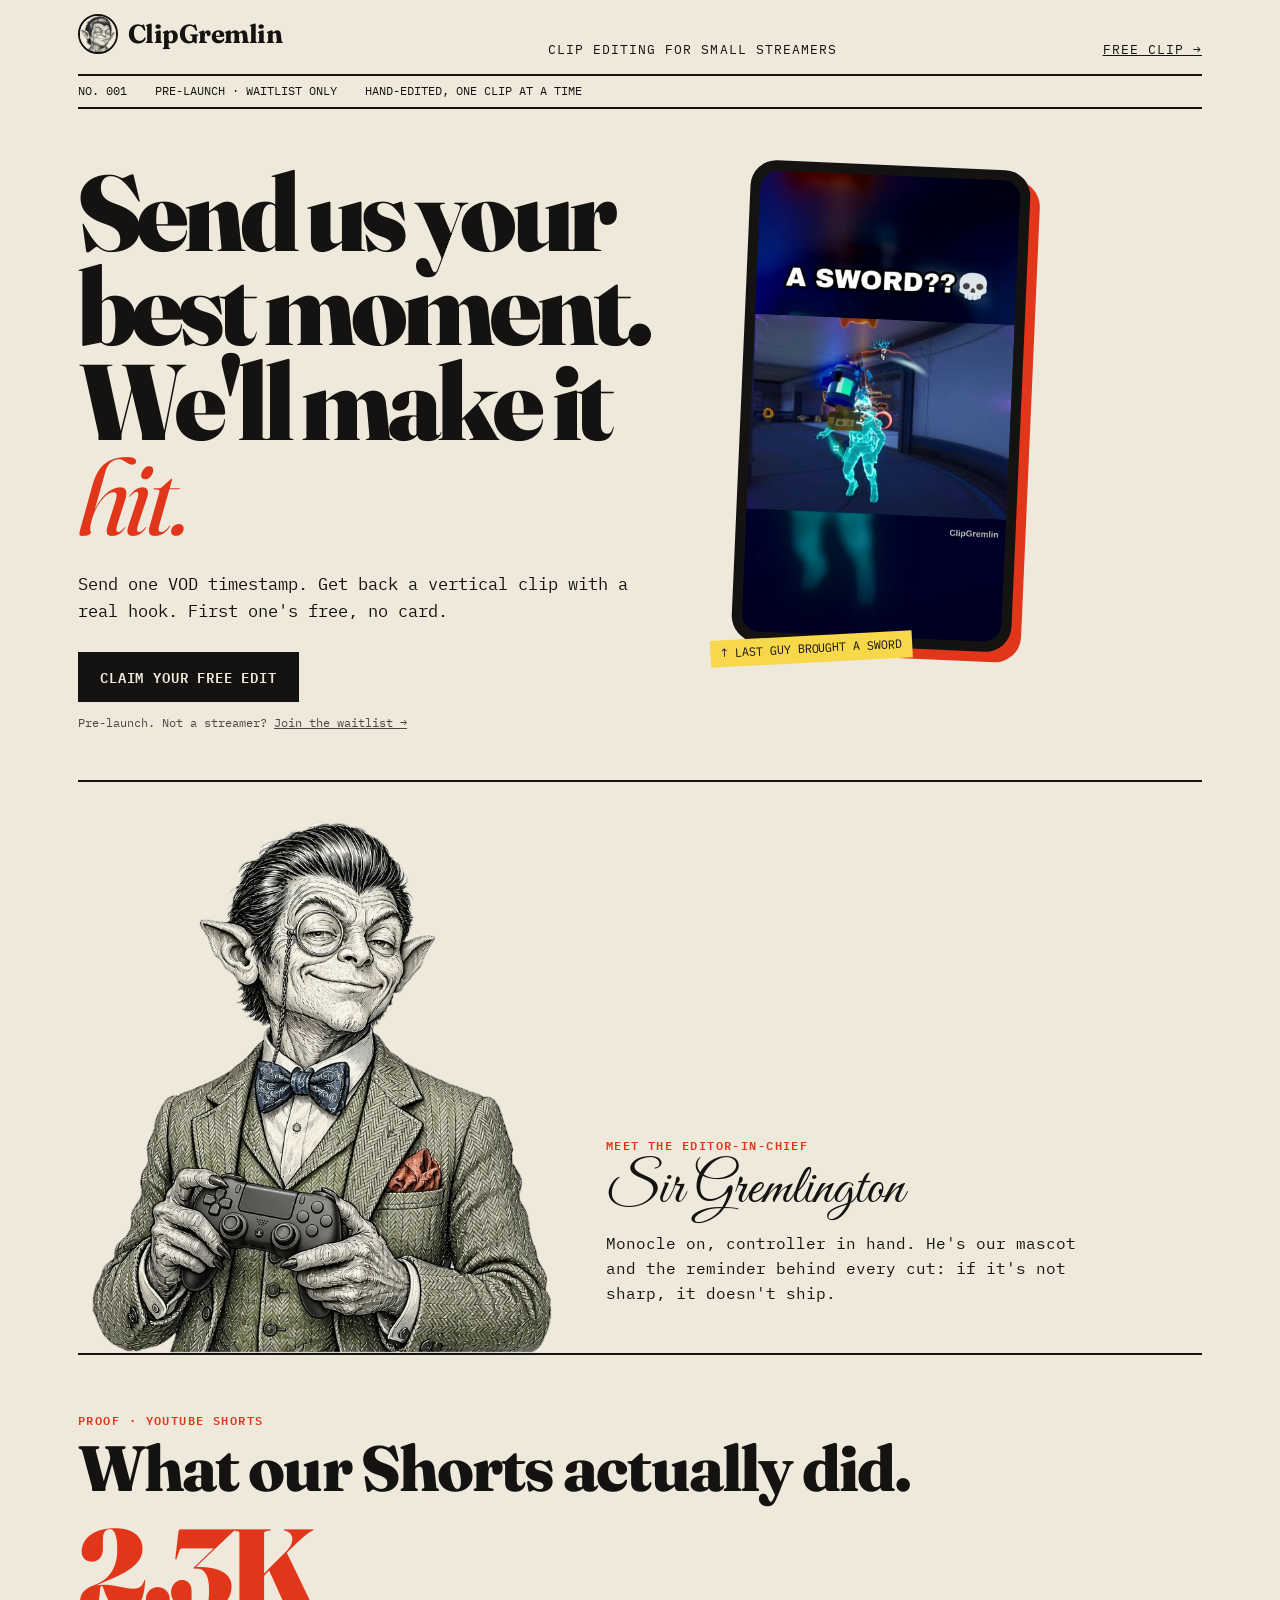
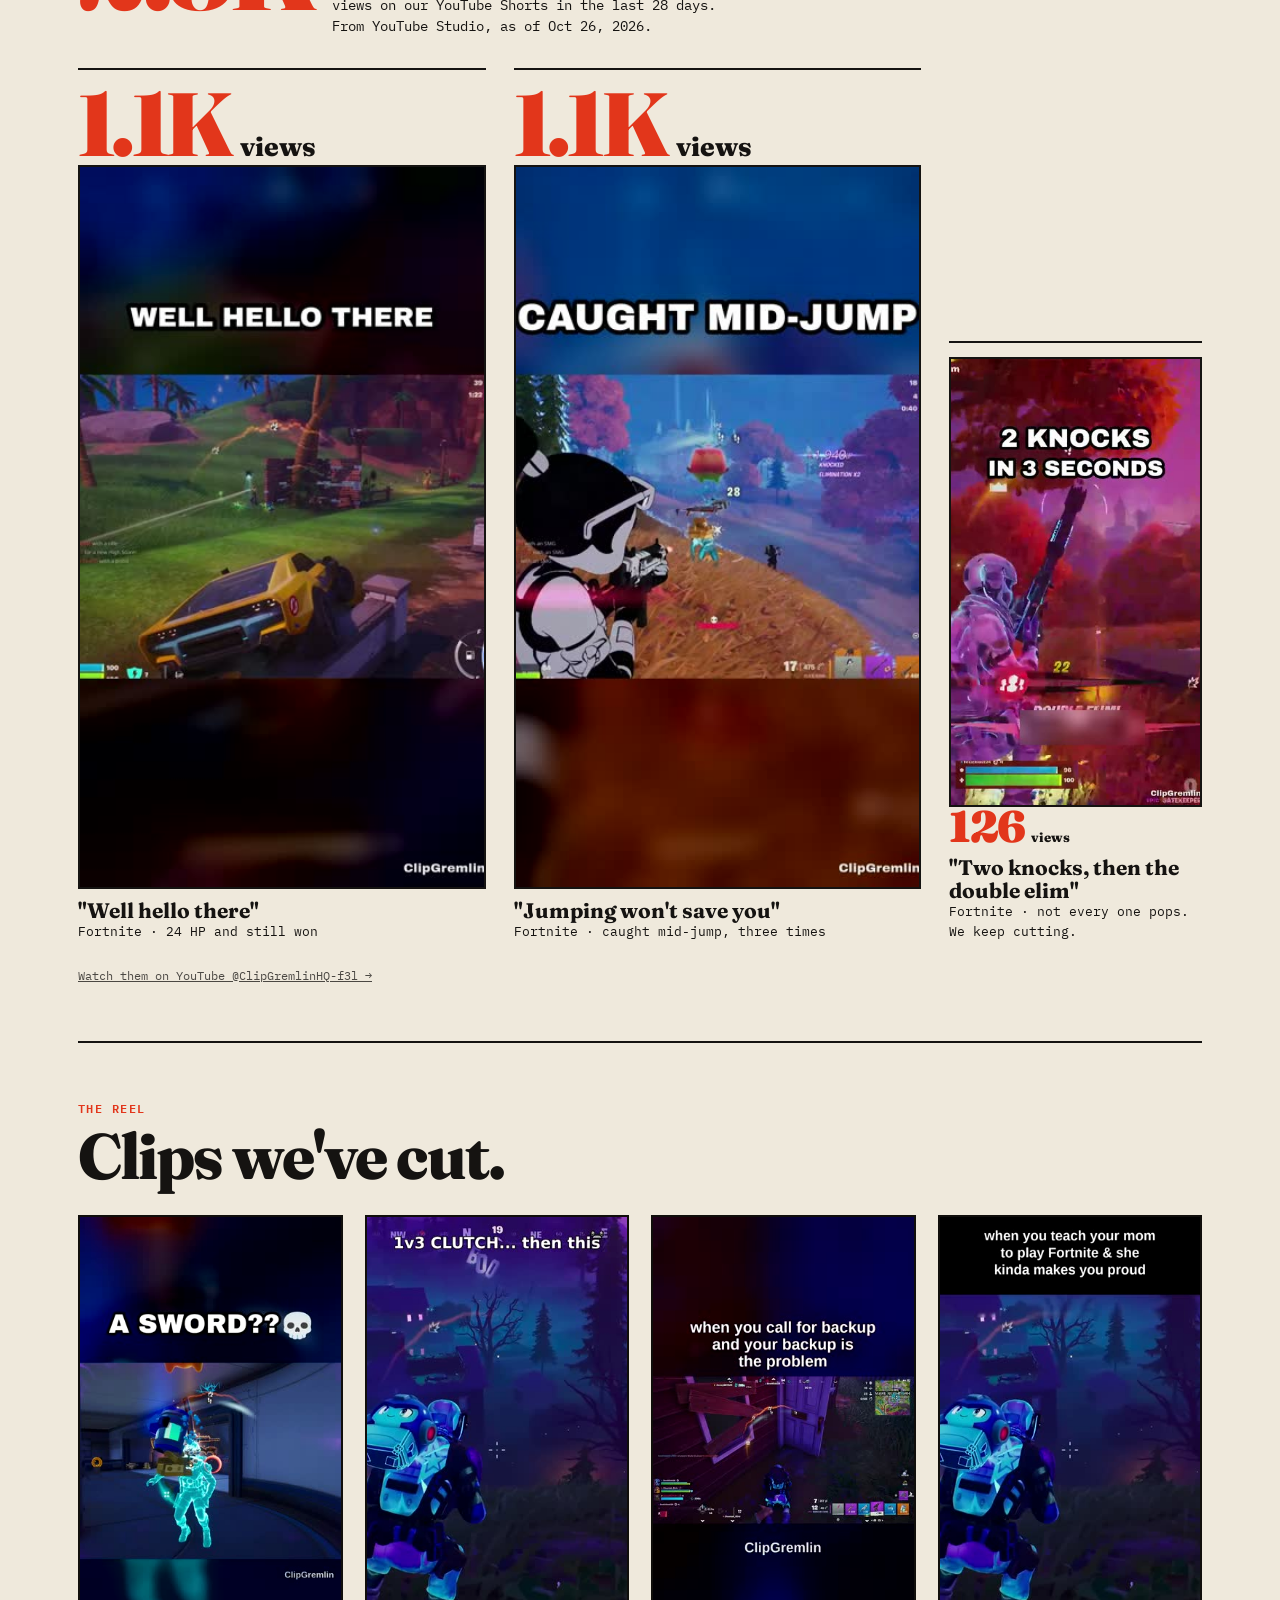
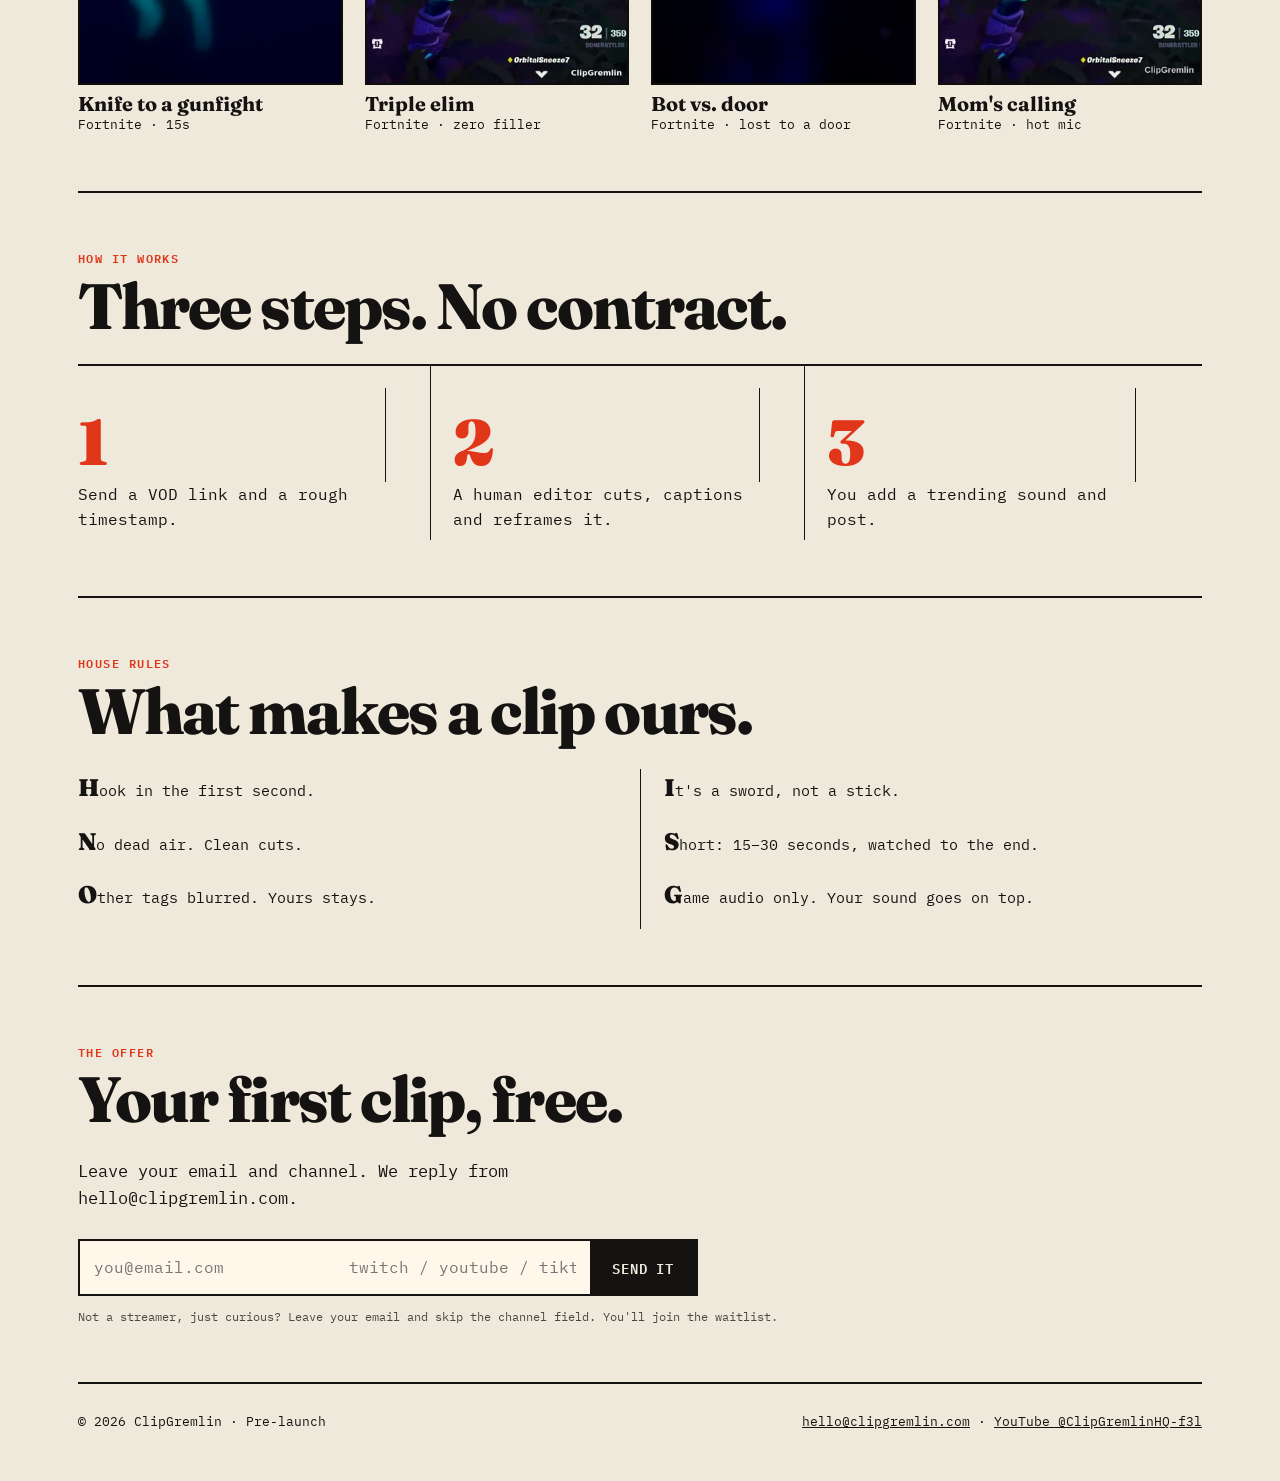
==== commit d2ed64e2: "Restyle /free-clip/ to zine design with Sir G mark; set clip length to 15–30s on /free-clip/ and hom" ====
--- a/index.html
+++ b/index.html
@@ -111,7 +111,7 @@
 <p>No dead air. Clean cuts.</p>
 <p>Other tags blurred. Yours stays.</p>
 <p>It's a sword, not a stick.</p>
-<p>Short: 10–20 seconds, watched to the end.</p>
+<p>Short: 15–30 seconds, watched to the end.</p>
 <p>Game audio only. Your sound goes on top.</p>
 </div>
 </section>
